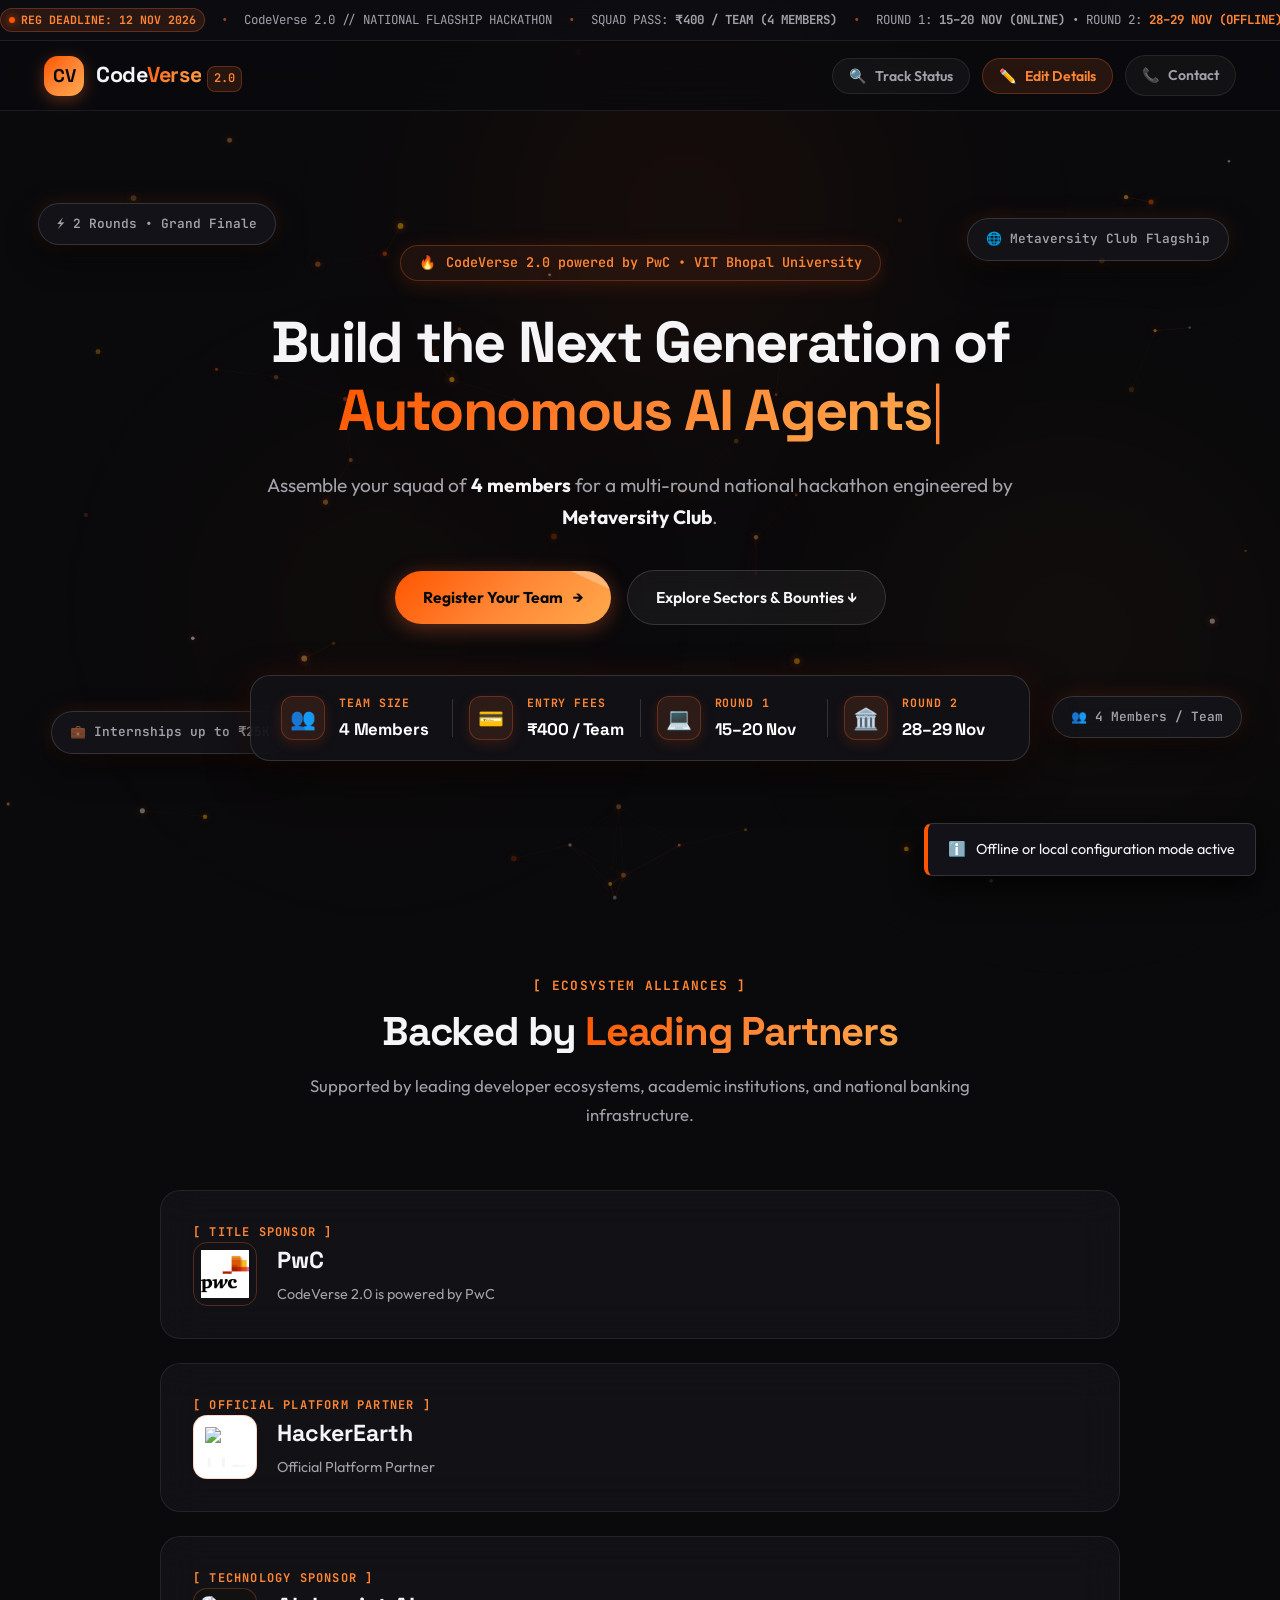
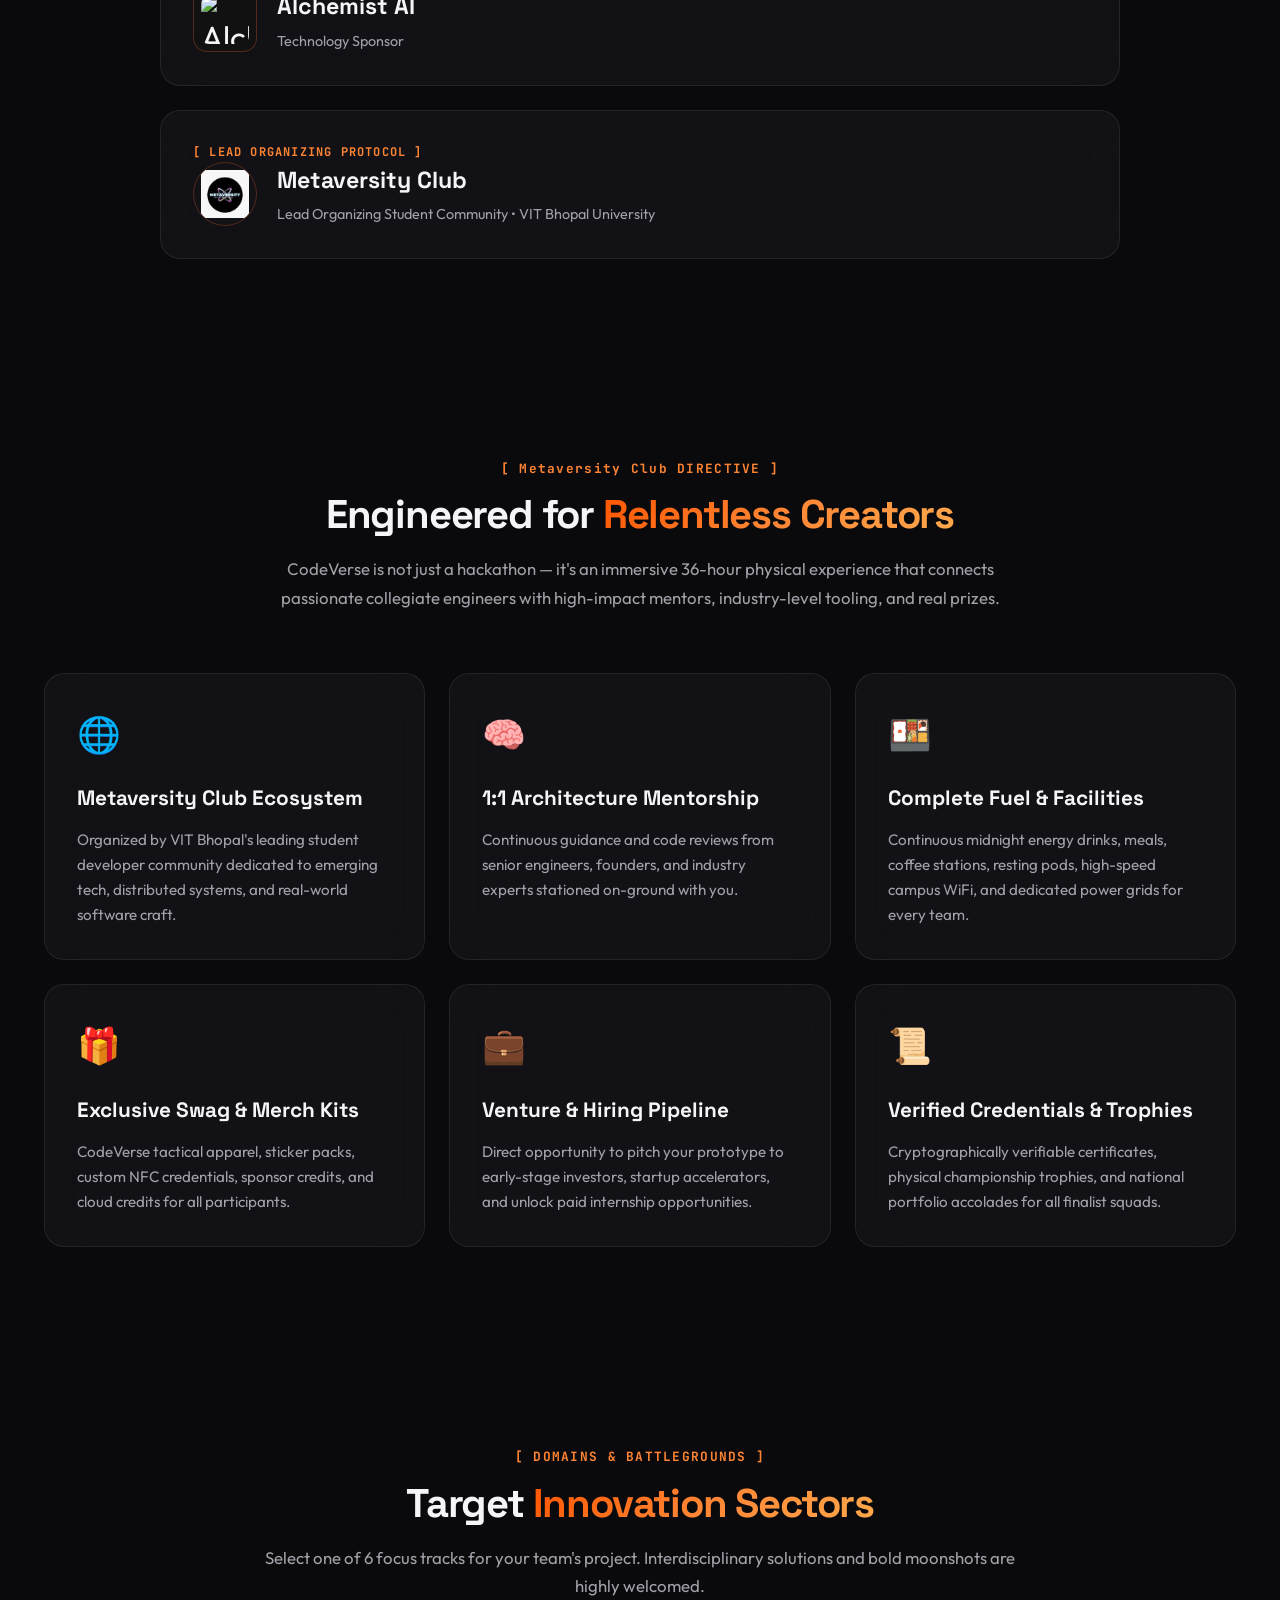
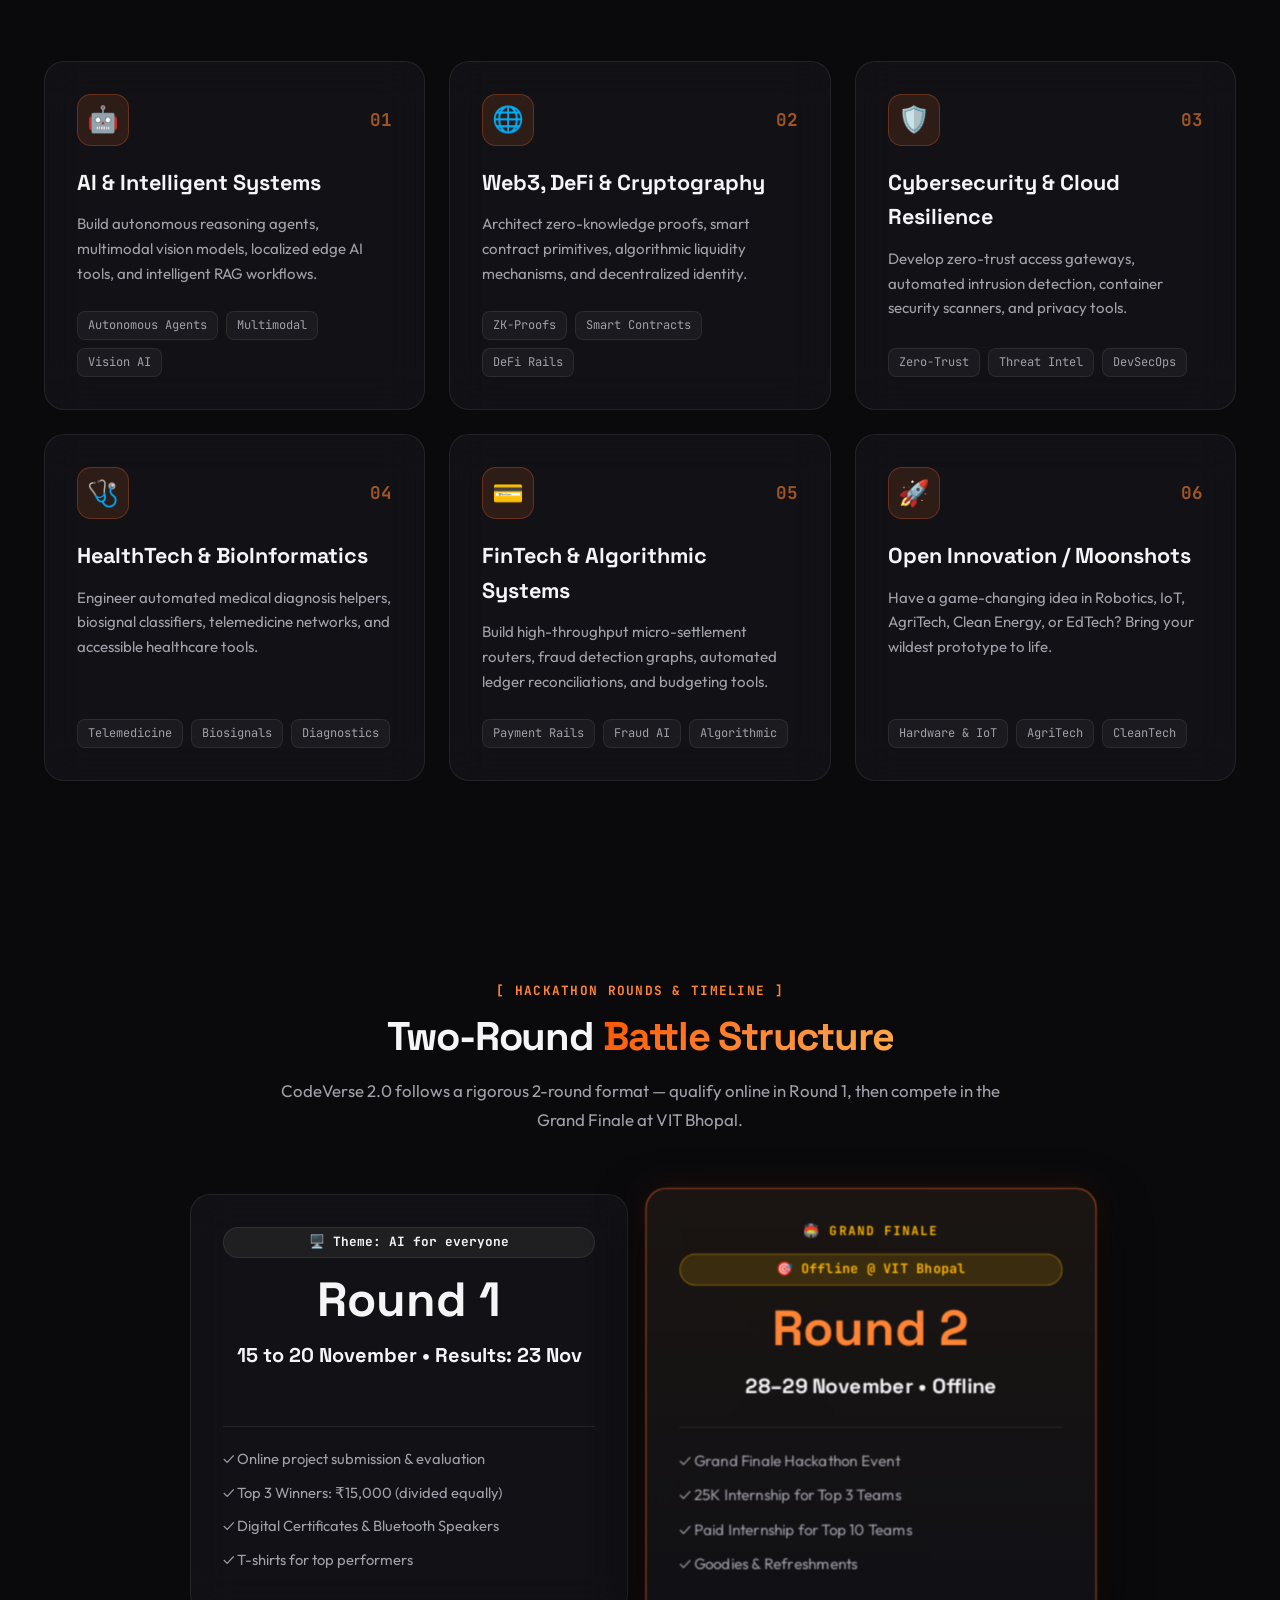
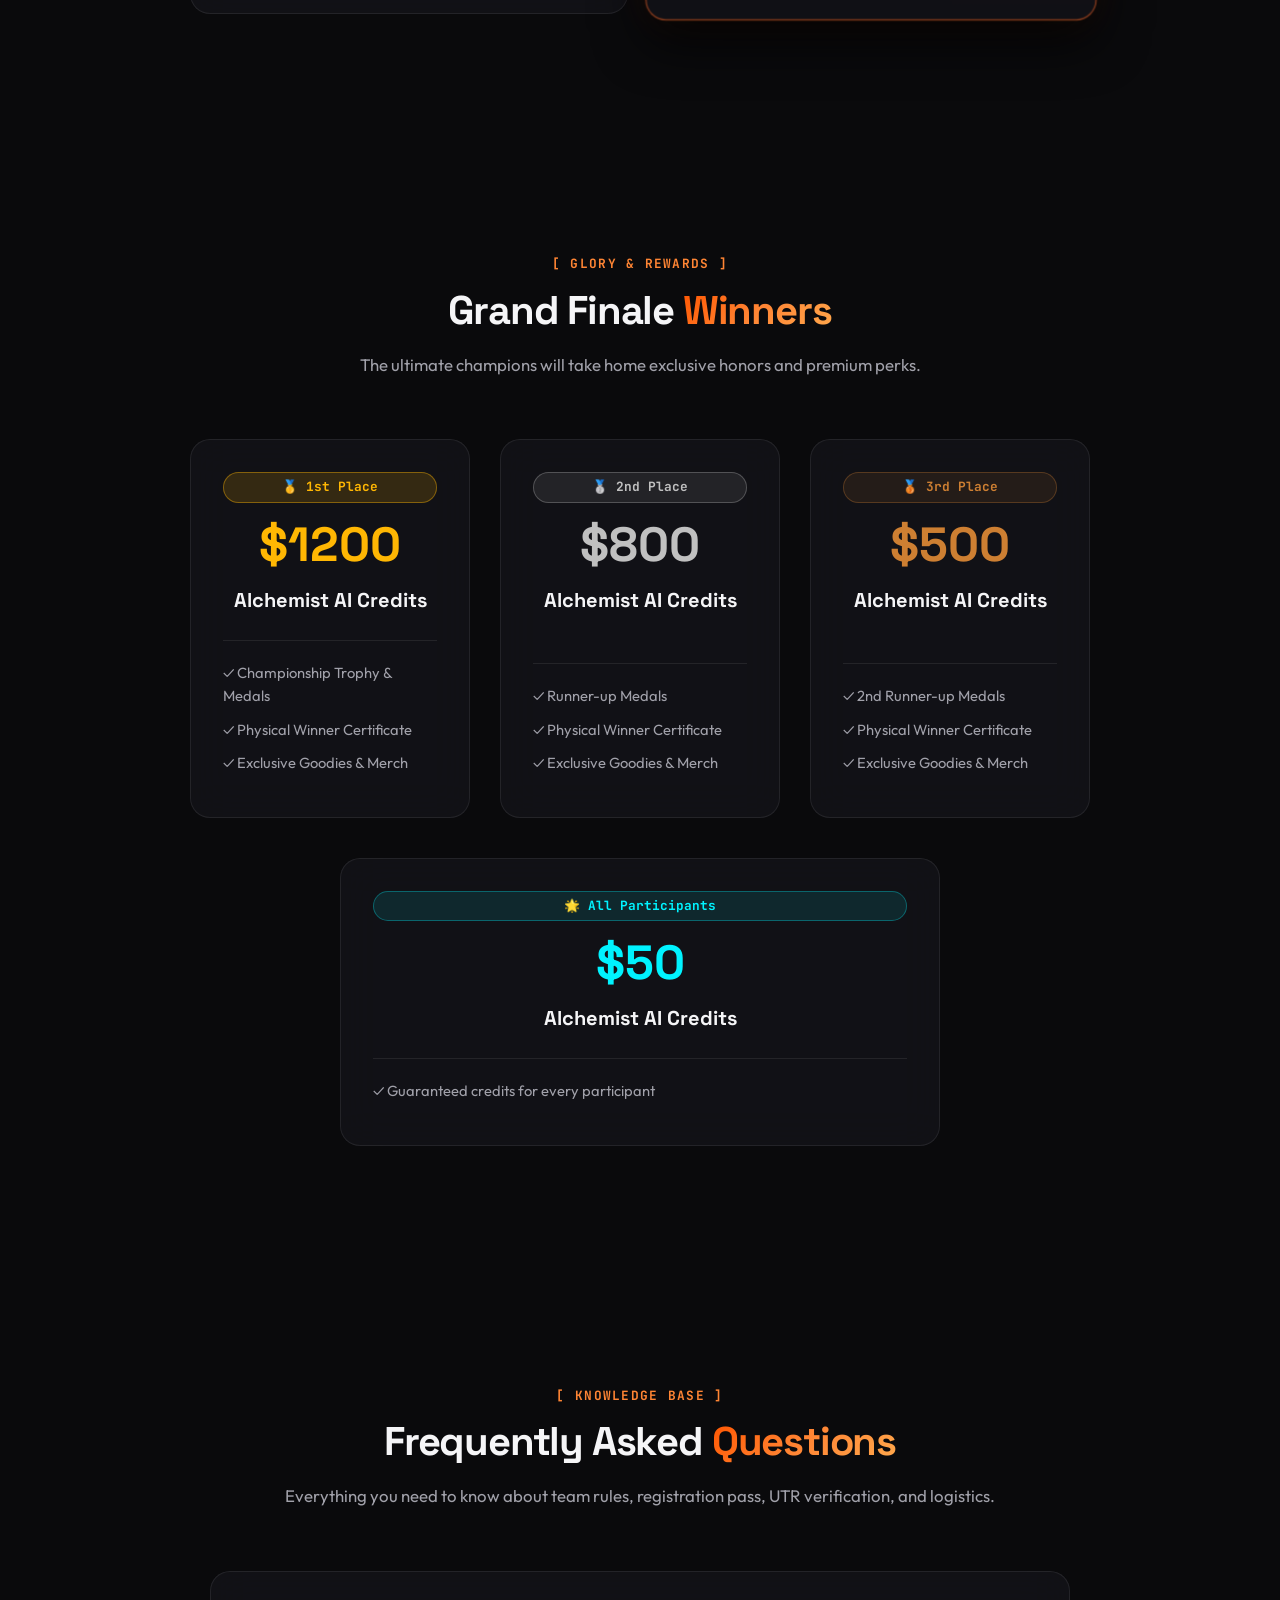
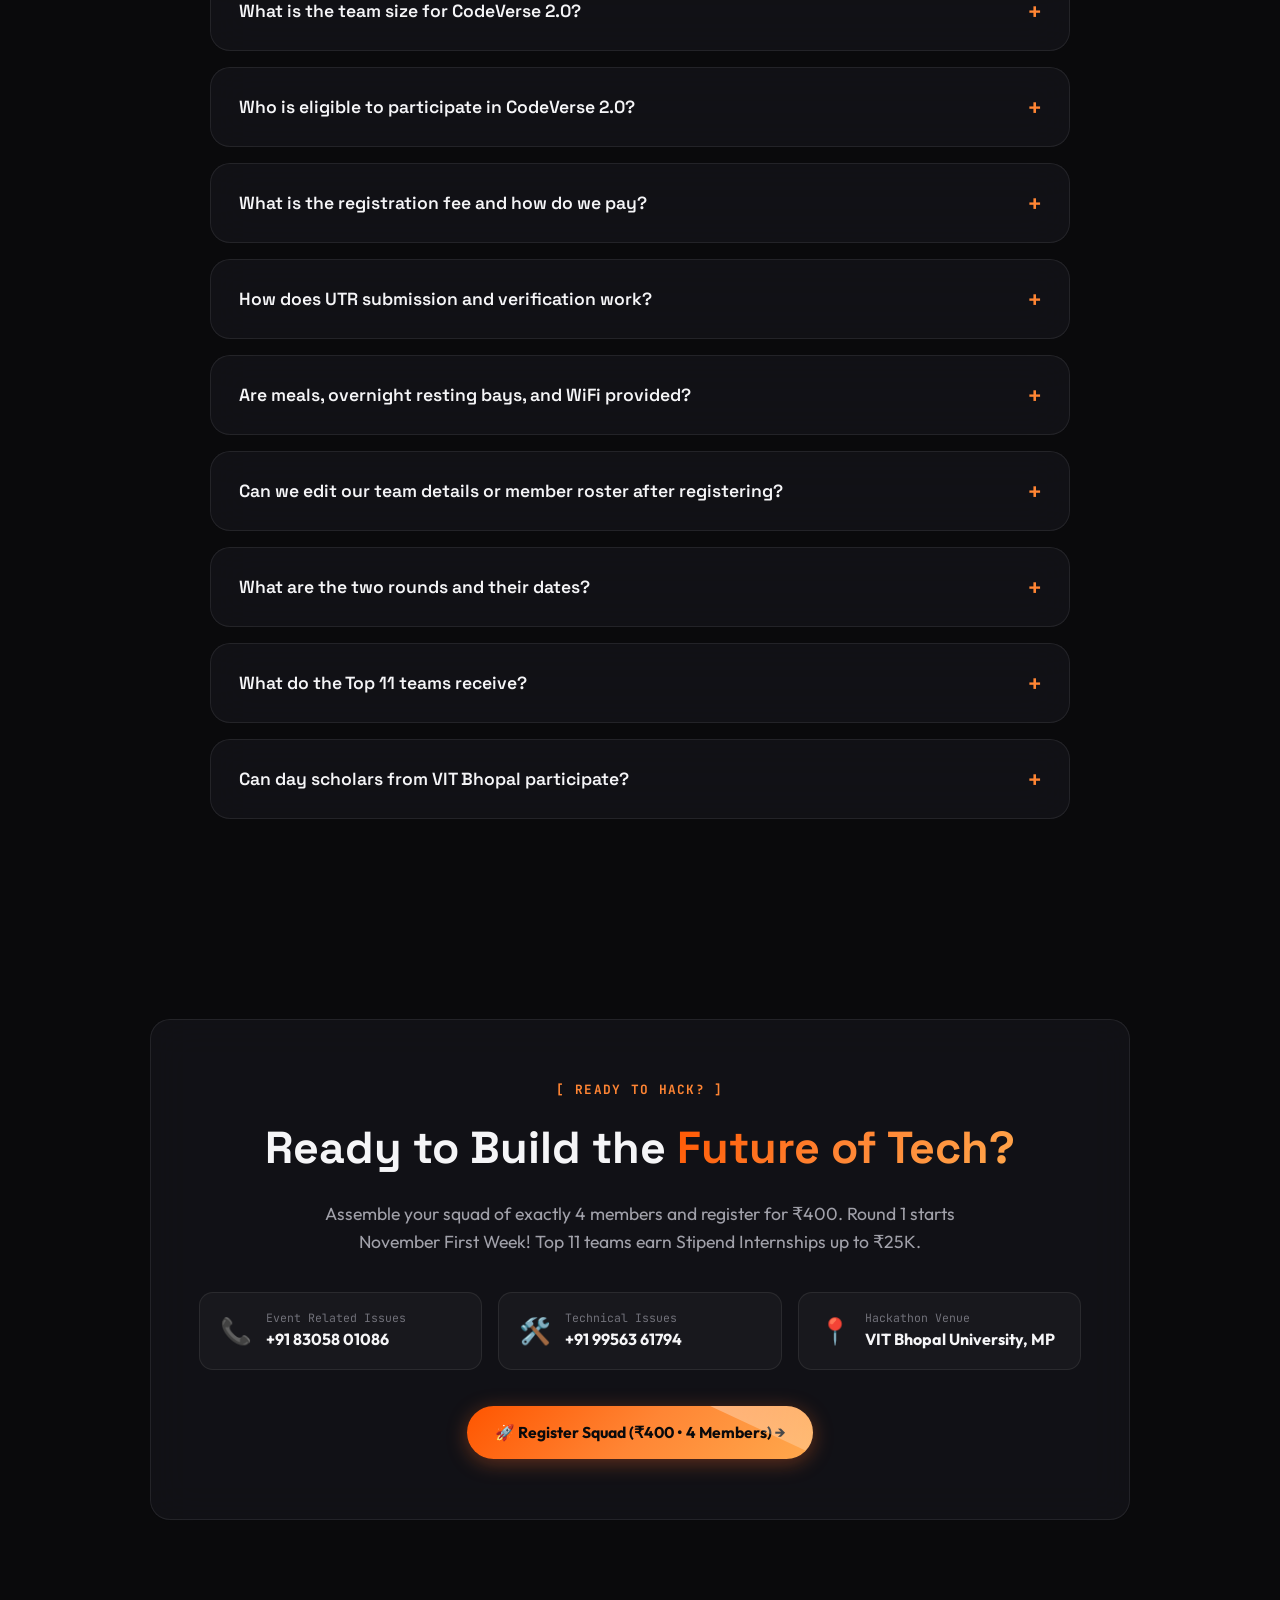
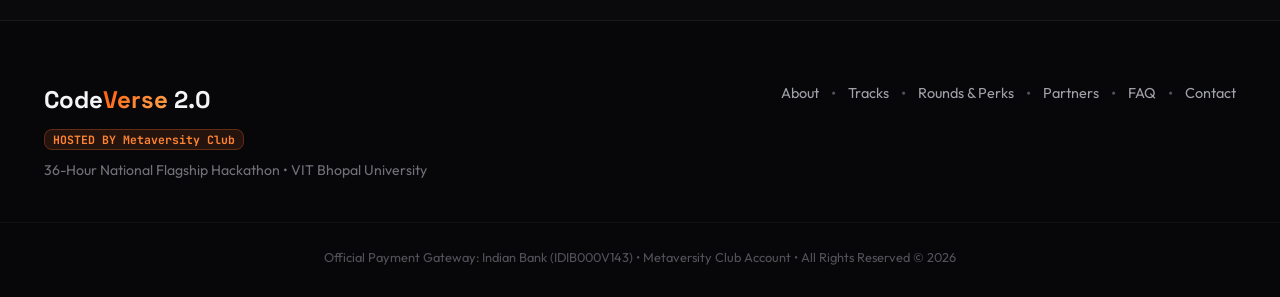
==== public/index.html @ 1b4731c9 "Remove Admin Portal links from footers and nav" ====
<!DOCTYPE html>
<html lang="en">

<head>
  <meta charset="UTF-8">
  <meta name="viewport" content="width=device-width, initial-scale=1.0">
  <title>CodeVerse 2.0 powered by PwC — 36-Hour National Flagship Hackathon | Metaversity Club</title>
  <meta name="description"
    content="CodeVerse 2.0 — National Flagship Hackathon organized by Metaversity Club, VIT Bhopal University. Squad of 4 members, ₹400/team. Round 1 (Nov 1st Week) Online + Round 2 (28-29 Nov) Grand Finale at Audi 1 & 2. Top 11 teams get Stipend Internships up to ₹25,000.">
  <link rel="preconnect" href="https://fonts.googleapis.com">
  <link rel="preconnect" href="https://fonts.gstatic.com" crossorigin>
  <link
    href="https://fonts.googleapis.com/css2?family=Space+Grotesk:wght@400;500;600;700;800&family=Outfit:wght@300;400;500;600;700;800&family=JetBrains+Mono:wght@400;500;600;700&display=swap"
    rel="stylesheet">
  <link rel="stylesheet" href="styles.css">
</head>

<body>
  <!-- Interactive Particle Background Canvas -->
  <canvas id="particle-canvas" class="particle-canvas" aria-hidden="true"></canvas>

  <!-- Ambient Light Mesh Orbs -->
  <div class="ambient-glow glow-1" aria-hidden="true"></div>
  <div class="ambient-glow glow-2" aria-hidden="true"></div>
  <div class="ambient-glow glow-3" aria-hidden="true"></div>

  <!-- Live Marquee Ticker -->
  <div class="live-ticker-banner" aria-label="Hackathon Updates Ticker">
    <div class="ticker-scroll">
      <div class="ticker-content">
        <span class="ticker-badge"><span class="pulse-dot"></span> REG DEADLINE: 12 NOV 2026</span>
        <span class="ticker-sep">•</span>
        <span class="ticker-text">CodeVerse 2.0 // NATIONAL FLAGSHIP HACKATHON</span>
        <span class="ticker-sep">•</span>
        <span class="ticker-text">SQUAD PASS: <strong>₹400 / TEAM (4 MEMBERS)</strong></span>
        <span class="ticker-sep">•</span>
        <span class="ticker-text">ROUND 1: <strong>15–20 NOV (ONLINE)</strong> • ROUND 2: <strong
            class="text-copper">28–29 NOV (OFFLINE)</strong></span>
        <span class="ticker-sep">•</span>
        <span class="ticker-text">TOP 3 TEAMS → <strong class="text-copper">25K INTERNSHIP</strong> • TOP 10 TEAMS → <strong class="text-copper">PAID INTERNSHIPS</strong></span>
        <span class="ticker-sep">•</span>
        <span class="ticker-text">HOST: <strong>Metaversity Club, VIT BHOPAL</strong></span>
        <span class="ticker-sep">•</span>
      </div>
      <!-- Repeat for infinite loop -->
      <div class="ticker-content" aria-hidden="true">
        <span class="ticker-badge"><span class="pulse-dot"></span> REG DEADLINE: 12 NOV 2026</span>
        <span class="ticker-sep">•</span>
        <span class="ticker-text">CodeVerse 2.0 // NATIONAL FLAGSHIP HACKATHON</span>
        <span class="ticker-sep">•</span>
        <span class="ticker-text">SQUAD PASS: <strong>₹400 / TEAM (4 MEMBERS)</strong></span>
        <span class="ticker-sep">•</span>
        <span class="ticker-text">ROUND 1: <strong>15–20 NOV (ONLINE)</strong> • ROUND 2: <strong
            class="text-copper">28–29 NOV (OFFLINE)</strong></span>
        <span class="ticker-sep">•</span>
        <span class="ticker-text">TOP 3 TEAMS → <strong class="text-copper">25K INTERNSHIP</strong> • TOP 10 TEAMS → <strong class="text-copper">PAID INTERNSHIPS</strong></span>
        <span class="ticker-sep">•</span>
        <span class="ticker-text">HOST: <strong>Metaversity Club, VIT BHOPAL</strong></span>
        <span class="ticker-sep">•</span>
      </div>
    </div>
  </div>

  <!-- Top Glassmorphism Navigation Bar -->
  <header class="navbar" id="main-nav">
    <div class="nav-container">
      <!-- Left: Logo & Website Name -->
      <a href="index.html" class="nav-brand">
        <div class="brand-logo-badge">
          <span class="brand-glyph">CV</span>
        </div>
        <div class="brand-text-block">
          <span class="brand-title">Code<span class="gradient-text">Verse</span></span>
          <span class="brand-sub">2.0</span>
        </div>
      </a>

      <!-- Right: Track Status, Edit Details, Admin, Contact -->
      <div class="nav-actions-right">
        <button type="button" class="nav-btn nav-btn-track" id="nav-track-btn"
          title="Track Squad Verification & Payment Status">
          <span class="nav-btn-icon">🔍</span>
          <span class="nav-btn-label">Track Status</span>
        </button>

        <button type="button" class="nav-btn nav-btn-edit" id="nav-edit-team-btn"
          title="Edit your squad details & roster">
          <span class="nav-btn-icon">✏️</span>
          <span class="nav-btn-label">Edit Details</span>
        </button>

        <a href="#contact-section"
          class="nav-btn nav-btn-contact" title="Direct WhatsApp Support">
          <span class="nav-btn-icon">📞</span>
          <span class="nav-btn-label">Contact</span>
        </a>
      </div>
    </div>
  </header>

  <!-- ================= HERO SECTION WITH 3D FLOATING ELEMENTS & TYPEWRITER ================= -->
  <section class="hero-section" id="hero">
    <!-- Floating 3D Background Elements -->
    <div class="floating-badge badge-top-left parallax-layer" data-depth="0.08">
      <span class="floating-icon">⚡</span> 2 Rounds • Grand Finale
    </div>
    <div class="floating-badge badge-top-right parallax-layer" data-depth="0.12">
      <span class="floating-icon">🌐</span> Metaversity Club Flagship
    </div>
    <div class="floating-badge badge-bottom-left parallax-layer" data-depth="0.15">
      <span class="floating-icon">💼</span> Internships up to ₹25K
    </div>
    <div class="floating-badge badge-bottom-right parallax-layer" data-depth="0.10">
      <span class="floating-icon">👥</span> 4 Members / Team
    </div>

    <div class="container hero-content">
      <!-- Announcement Pill -->
      <div class="hero-pill-announcement" data-reveal>
        <span class="pill-spark">🔥</span>
        <span class="pill-text">CodeVerse 2.0 powered by PwC • VIT Bhopal University</span>
      </div>

      <!-- Main Heading with Typewriter -->
      <h1 class="hero-title" data-reveal>
        Build the Next Generation of <br>
        <span class="gradient-text typewriter-target" id="typewriter-text">Autonomous AI Agents</span><span
          class="typewriter-cursor">|</span>
      </h1>

      <!-- Subtitle -->
      <p class="hero-subtitle" data-reveal>
        Assemble your squad of <strong>4 members</strong> for a multi-round national hackathon engineered by
        <strong>Metaversity Club</strong>.
      </p>

      <!-- CTA Action Buttons -->
      <div class="hero-cta-group" data-reveal>
        <a href="register.html" class="btn btn-primary btn-glow" id="hero-register-btn">
          <span class="btn-text">Register Your Team</span>
          <span class="btn-arrow">→</span>
        </a>
        <a href="#sectors" class="btn btn-glass">
          <span>Explore Sectors & Bounties ↓</span>
        </a>
      </div>

      <!-- 3D Glassmorphic Key Metrics Strip -->
      <div class="metrics-glass-strip" data-reveal>
        <div class="metric-block">
          <div class="metric-icon-wrap">👥</div>
          <div class="metric-details">
            <span class="metric-caption">TEAM SIZE</span>
            <strong class="metric-num">4 Members</strong>
          </div>
        </div>

        <div class="metric-divider"></div>

        <div class="metric-block">
          <div class="metric-icon-wrap">💳</div>
          <div class="metric-details">
            <span class="metric-caption">ENTRY FEES</span>
            <strong class="metric-num">₹400 / Team</strong>
          </div>
        </div>

        <div class="metric-divider"></div>

        <div class="metric-block">
          <div class="metric-icon-wrap">💻</div>
          <div class="metric-details">
            <span class="metric-caption">ROUND 1</span>
            <strong class="metric-num">15–20 Nov</strong>
          </div>
        </div>

        <div class="metric-divider"></div>

        <div class="metric-block">
          <div class="metric-icon-wrap">🏛️</div>
          <div class="metric-details">
            <span class="metric-caption">ROUND 2</span>
            <strong class="metric-num text-copper">28–29 Nov</strong>
          </div>
        </div>
      </div>
    </div>
  </section>

  <!-- ================= PARTNERS & SPONSORS ================= -->
  <section class="section" id="sponsors">
    <div class="container">
      <div class="section-head text-center" data-reveal>
        <div class="section-tag">[ ECOSYSTEM ALLIANCES ]</div>
        <h2 class="section-title">Backed by <span class="gradient-text">Leading Partners</span></h2>
        <p class="section-sub">
          Supported by leading developer ecosystems, academic institutions, and national banking infrastructure.
        </p>
      </div>

      <div class="sponsors-wrapper">
        <!-- Title Sponsor -->
        <a href="https://www.pwc.in/" target="_blank" rel="noopener" class="glass-card sponsor-spotlight" style="text-decoration: none; color: inherit; display: block;" data-reveal>
          <div class="sponsor-category">[ TITLE SPONSOR ]</div>
          <div class="sponsor-main-row">
            <div class="sponsor-logo-icon" style="background: transparent;"><img src="pwc_logo.png" alt="PwC" style="width: 48px; height: 48px; object-fit: contain;"></div>
            <div>
              <h3 class="sponsor-heading">PwC</h3>
              <p class="sponsor-caption">CodeVerse 2.0 is powered by PwC</p>
            </div>
          </div>
        </a>

        <!-- Platform Partner -->
        <a href="https://www.hackerearth.com/" target="_blank" rel="noopener" class="glass-card sponsor-spotlight" style="text-decoration: none; color: inherit; display: block;" data-reveal>
          <div class="sponsor-category">[ OFFICIAL PLATFORM PARTNER ]</div>
          <div class="sponsor-main-row">
            <div class="sponsor-logo-icon" style="background: #fff;"><img src="https://upload.wikimedia.org/wikipedia/commons/e/e8/HackerEarth_logo.png" alt="HackerEarth" style="width: 48px; height: 48px; object-fit: contain; padding: 4px;"></div>
            <div>
              <h3 class="sponsor-heading">HackerEarth</h3>
              <p class="sponsor-caption">Official Platform Partner</p>
            </div>
          </div>
        </a>

        <!-- Technology Sponsor -->
        <a href="https://www.alchemist.ai/" target="_blank" rel="noopener" class="glass-card sponsor-spotlight" style="text-decoration: none; color: inherit; display: block;" data-reveal>
          <div class="sponsor-category">[ TECHNOLOGY SPONSOR ]</div>
          <div class="sponsor-main-row">
            <div class="sponsor-logo-icon" style="background: #111;"><img src="https://ui-avatars.com/api/?name=Alchemist+AI&background=0D8ABC&color=fff&size=128" alt="Alchemist AI" style="width: 48px; height: 48px; object-fit: contain; border-radius: 8px;"></div>
            <div>
              <h3 class="sponsor-heading">Alchemist AI</h3>
              <p class="sponsor-caption">Technology Sponsor</p>
            </div>
          </div>
        </a>

        <!-- Lead Host -->
        <a href="https://metaversity-club-vitb.vercel.app/" target="_blank" rel="noopener" class="glass-card sponsor-spotlight" style="text-decoration: none; color: inherit; display: block;" data-reveal>
          <div class="sponsor-category">[ LEAD ORGANIZING PROTOCOL ]</div>
          <div class="sponsor-main-row">
            <div class="sponsor-logo-icon" style="background: transparent; border-radius: 50%; overflow: hidden;"><img src="metaverse_logo.jpg" alt="Metaversity Club" style="width: 48px; height: 48px; object-fit: cover;"></div>
            <div>
              <h3 class="sponsor-heading">Metaversity Club</h3>
              <p class="sponsor-caption">Lead Organizing Student Community • VIT Bhopal University</p>
            </div>
          </div>
        </a>


      </div>
    </div>
  </section>

  <!-- ================= ABOUT & ECOSYSTEM SECTION ================= -->
  <section class="section" id="about">
    <div class="container">
      <div class="section-head text-center" data-reveal>
        <div class="section-tag">[ Metaversity Club DIRECTIVE ]</div>
        <h2 class="section-title">Engineered for <span class="gradient-text">Relentless Creators</span></h2>
        <p class="section-sub">
          CodeVerse is not just a hackathon — it's an immersive 36-hour physical experience that connects passionate
          collegiate engineers with high-impact mentors, industry-level tooling, and real prizes.
        </p>
      </div>

      <div class="features-grid">
        <div class="glass-card tilt-card" data-reveal>
          <div class="card-glow"></div>
          <div class="feature-icon">🌐</div>
          <h3 class="feature-title">Metaversity Club Ecosystem</h3>
          <p class="feature-desc">
            Organized by VIT Bhopal's leading student developer community dedicated to emerging tech, distributed
            systems, and real-world software craft.
          </p>
        </div>

        <div class="glass-card tilt-card" data-reveal>
          <div class="card-glow"></div>
          <div class="feature-icon">🧠</div>
          <h3 class="feature-title">1:1 Architecture Mentorship</h3>
          <p class="feature-desc">
            Continuous guidance and code reviews from senior engineers, founders, and industry experts stationed
            on-ground with you.
          </p>
        </div>

        <div class="glass-card tilt-card" data-reveal>
          <div class="card-glow"></div>
          <div class="feature-icon">🍱</div>
          <h3 class="feature-title">Complete Fuel & Facilities</h3>
          <p class="feature-desc">
            Continuous midnight energy drinks, meals, coffee stations, resting pods, high-speed campus WiFi, and
            dedicated power grids for every team.
          </p>
        </div>

        <div class="glass-card tilt-card" data-reveal>
          <div class="card-glow"></div>
          <div class="feature-icon">🎁</div>
          <h3 class="feature-title">Exclusive Swag & Merch Kits</h3>
          <p class="feature-desc">
            CodeVerse tactical apparel, sticker packs, custom NFC credentials, sponsor credits, and cloud credits for
            all participants.
          </p>
        </div>

        <div class="glass-card tilt-card" data-reveal>
          <div class="card-glow"></div>
          <div class="feature-icon">💼</div>
          <h3 class="feature-title">Venture & Hiring Pipeline</h3>
          <p class="feature-desc">
            Direct opportunity to pitch your prototype to early-stage investors, startup accelerators, and unlock paid
            internship opportunities.
          </p>
        </div>

        <div class="glass-card tilt-card" data-reveal>
          <div class="card-glow"></div>
          <div class="feature-icon">📜</div>
          <h3 class="feature-title">Verified Credentials & Trophies</h3>
          <p class="feature-desc">
            Cryptographically verifiable certificates, physical championship trophies, and national portfolio accolades
            for all finalist squads.
          </p>
        </div>
      </div>
    </div>
  </section>

  <!-- ================= INNOVATION SECTORS / TRACKS ================= -->
  <section class="section" id="sectors">
    <div class="container">
      <div class="section-head text-center" data-reveal>
        <div class="section-tag">[ DOMAINS & BATTLEGROUNDS ]</div>
        <h2 class="section-title">Target <span class="gradient-text">Innovation Sectors</span></h2>
        <p class="section-sub">
          Select one of 6 focus tracks for your team's project. Interdisciplinary solutions and bold moonshots are
          highly welcomed.
        </p>
      </div>

      <div class="sectors-grid">
        <!-- Sector 1 -->
        <div class="glass-card sector-card tilt-card" data-reveal>
          <div class="card-glow"></div>
          <div class="sector-head">
            <div class="sector-icon-box">🤖</div>
            <span class="sector-num">01</span>
          </div>
          <h3 class="sector-name">AI & Intelligent Systems</h3>
          <p class="sector-desc">
            Build autonomous reasoning agents, multimodal vision models, localized edge AI tools, and intelligent RAG
            workflows.
          </p>
          <div class="sector-tags">
            <span class="tag">Autonomous Agents</span>
            <span class="tag">Multimodal</span>
            <span class="tag">Vision AI</span>
          </div>
        </div>

        <!-- Sector 2 -->
        <div class="glass-card sector-card tilt-card" data-reveal>
          <div class="card-glow"></div>
          <div class="sector-head">
            <div class="sector-icon-box">🌐</div>
            <span class="sector-num">02</span>
          </div>
          <h3 class="sector-name">Web3, DeFi & Cryptography</h3>
          <p class="sector-desc">
            Architect zero-knowledge proofs, smart contract primitives, algorithmic liquidity mechanisms, and
            decentralized identity.
          </p>
          <div class="sector-tags">
            <span class="tag">ZK-Proofs</span>
            <span class="tag">Smart Contracts</span>
            <span class="tag">DeFi Rails</span>
          </div>
        </div>

        <!-- Sector 3 -->
        <div class="glass-card sector-card tilt-card" data-reveal>
          <div class="card-glow"></div>
          <div class="sector-head">
            <div class="sector-icon-box">🛡️</div>
            <span class="sector-num">03</span>
          </div>
          <h3 class="sector-name">Cybersecurity & Cloud Resilience</h3>
          <p class="sector-desc">
            Develop zero-trust access gateways, automated intrusion detection, container security scanners, and privacy
            tools.
          </p>
          <div class="sector-tags">
            <span class="tag">Zero-Trust</span>
            <span class="tag">Threat Intel</span>
            <span class="tag">DevSecOps</span>
          </div>
        </div>

        <!-- Sector 4 -->
        <div class="glass-card sector-card tilt-card" data-reveal>
          <div class="card-glow"></div>
          <div class="sector-head">
            <div class="sector-icon-box">🩺</div>
            <span class="sector-num">04</span>
          </div>
          <h3 class="sector-name">HealthTech & BioInformatics</h3>
          <p class="sector-desc">
            Engineer automated medical diagnosis helpers, biosignal classifiers, telemedicine networks, and accessible
            healthcare tools.
          </p>
          <div class="sector-tags">
            <span class="tag">Telemedicine</span>
            <span class="tag">Biosignals</span>
            <span class="tag">Diagnostics</span>
          </div>
        </div>

        <!-- Sector 5 -->
        <div class="glass-card sector-card tilt-card" data-reveal>
          <div class="card-glow"></div>
          <div class="sector-head">
            <div class="sector-icon-box">💳</div>
            <span class="sector-num">05</span>
          </div>
          <h3 class="sector-name">FinTech & Algorithmic Systems</h3>
          <p class="sector-desc">
            Build high-throughput micro-settlement routers, fraud detection graphs, automated ledger reconciliations,
            and budgeting tools.
          </p>
          <div class="sector-tags">
            <span class="tag">Payment Rails</span>
            <span class="tag">Fraud AI</span>
            <span class="tag">Algorithmic</span>
          </div>
        </div>

        <!-- Sector 6 -->
        <div class="glass-card sector-card tilt-card" data-reveal>
          <div class="card-glow"></div>
          <div class="sector-head">
            <div class="sector-icon-box">🚀</div>
            <span class="sector-num">06</span>
          </div>
          <h3 class="sector-name">Open Innovation / Moonshots</h3>
          <p class="sector-desc">
            Have a game-changing idea in Robotics, IoT, AgriTech, Clean Energy, or EdTech? Bring your wildest prototype
            to life.
          </p>
          <div class="sector-tags">
            <span class="tag">Hardware & IoT</span>
            <span class="tag">AgriTech</span>
            <span class="tag">CleanTech</span>
          </div>
        </div>
      </div>
    </div>
  </section>

  <!-- ================= ROUNDS & TIMELINE ================= -->
  <section class="section" id="rounds">
    <div class="container">
      <div class="section-head text-center" data-reveal>
        <div class="section-tag">[ HACKATHON ROUNDS & TIMELINE ]</div>
        <h2 class="section-title">Two-Round <span class="gradient-text">Battle Structure</span></h2>
        <p class="section-sub">
          CodeVerse 2.0 follows a rigorous 2-round format — qualify online in Round 1, then compete in the Grand Finale
          at VIT Bhopal.
        </p>
      </div>

      <div class="prizes-grid">
        <!-- Round 1 -->
        <div class="glass-card prize-card rank-silver" data-reveal>
          <div class="card-glow"></div>
          <div class="prize-rank-pill">🖥️ Theme: AI for everyone</div>
          <div class="prize-val">Round 1</div>
          <h3 class="prize-title">15 to 20 November • Results: 23 Nov</h3>
          <ul class="prize-list">
            <li>✓ Online project submission & evaluation</li>
            <li>✓ Top 3 Winners: ₹15,000 (divided equally)</li>
            <li>✓ Digital Certificates & Bluetooth Speakers</li>
            <li>✓ T-shirts for top performers</li>
          </ul>
        </div>

        <!-- Round 2 (Grand Finale) -->
        <div class="glass-card prize-card rank-gold featured-prize tilt-card" data-reveal>
          <div class="card-glow"></div>
          <div class="grand-champion-banner">🏟️ GRAND FINALE</div>
          <div class="prize-rank-pill gold-pill">🎯 Offline @ VIT Bhopal</div>
          <div class="prize-val text-copper">Round 2</div>
          <h3 class="prize-title">28–29 November • Offline</h3>
          <ul class="prize-list">
            <li>✓ Grand Finale Hackathon Event</li>
            <li>✓ 25K Internship for Top 3 Teams</li>
            <li>✓ Paid Internship for Top 10 Teams</li>
            <li>✓ Goodies & Refreshments</li>
          </ul>
        </div>
      </div>
    </div>
  </section>

  <!-- ================= WINNERS SECTION ================= -->
  <section class="section" id="winners">
    <div class="container">
      <div class="section-head text-center" data-reveal>
        <div class="section-tag">[ GLORY & REWARDS ]</div>
        <h2 class="section-title">Grand Finale <span class="gradient-text">Winners</span></h2>
        <p class="section-sub">
          The ultimate champions will take home exclusive honors and premium perks.
        </p>
      </div>

      <div class="prizes-grid" style="grid-template-columns: repeat(auto-fit, minmax(250px, 1fr)); margin-bottom: 40px; gap: 30px;">
        <!-- 1st Place -->
        <div class="glass-card prize-card" data-reveal>
          <div class="card-glow"></div>
          <div class="prize-rank-pill gold-pill">🥇 1st Place</div>
          <div class="prize-val" style="color: #ffb703;">$1200</div>
          <h3 class="prize-title">Alchemist AI Credits</h3>
          <ul class="prize-list">
            <li>✓ Championship Trophy & Medals</li>
            <li>✓ Physical Winner Certificate</li>
            <li>✓ Exclusive Goodies & Merch</li>
          </ul>
        </div>
        
        <!-- 2nd Place -->
        <div class="glass-card prize-card" data-reveal>
          <div class="card-glow"></div>
          <div class="prize-rank-pill" style="background: rgba(192, 192, 192, 0.1); color: #c0c0c0; border-color: rgba(192, 192, 192, 0.3);">🥈 2nd Place</div>
          <div class="prize-val" style="color: #c0c0c0;">$800</div>
          <h3 class="prize-title">Alchemist AI Credits</h3>
          <ul class="prize-list">
            <li>✓ Runner-up Medals</li>
            <li>✓ Physical Winner Certificate</li>
            <li>✓ Exclusive Goodies & Merch</li>
          </ul>
        </div>

        <!-- 3rd Place -->
        <div class="glass-card prize-card" data-reveal>
          <div class="card-glow"></div>
          <div class="prize-rank-pill" style="background: rgba(205, 127, 50, 0.1); color: #cd7f32; border-color: rgba(205, 127, 50, 0.3);">🥉 3rd Place</div>
          <div class="prize-val" style="color: #cd7f32;">$500</div>
          <h3 class="prize-title">Alchemist AI Credits</h3>
          <ul class="prize-list">
            <li>✓ 2nd Runner-up Medals</li>
            <li>✓ Physical Winner Certificate</li>
            <li>✓ Exclusive Goodies & Merch</li>
          </ul>
        </div>
      </div>

      <!-- Participation Perks -->
      <div style="max-width: 600px; margin: 0 auto; margin-bottom: 40px;">
        <div class="glass-card prize-card" data-reveal>
          <div class="card-glow"></div>
          <div class="prize-rank-pill" style="background: rgba(0, 243, 255, 0.1); color: #00f3ff; border-color: rgba(0, 243, 255, 0.3);">🌟 All Participants</div>
          <div class="prize-val" style="color: #00f3ff;">$50</div>
          <h3 class="prize-title">Alchemist AI Credits</h3>
          <ul class="prize-list">
            <li>✓ Guaranteed credits for every participant</li>
          </ul>
        </div>
      </div>
    </div>
  </section>

  <!-- ================= FAQ ACCORDION ================= -->
  <section class="section" id="faq">
    <div class="container">
      <div class="section-head text-center" data-reveal>
        <div class="section-tag">[ KNOWLEDGE BASE ]</div>
        <h2 class="section-title">Frequently Asked <span class="gradient-text">Questions</span></h2>
        <p class="section-sub">
          Everything you need to know about team rules, registration pass, UTR verification, and logistics.
        </p>
      </div>

      <div class="faq-container">
        <div class="faq-item glass-card" data-reveal>
          <button type="button" class="faq-btn">
            <span class="faq-q-text">What is the team size for CodeVerse 2.0?</span>
            <span class="faq-icon">+</span>
          </button>
          <div class="faq-panel">
            <p>
              Each team must have <strong>4 members</strong> (1 Team Leader + 3 Members). No more, no fewer. Individual
              registrations or teams with a different count will not be accepted.
            </p>
          </div>
        </div>

        <div class="faq-item glass-card" data-reveal>
          <button type="button" class="faq-btn">
            <span class="faq-q-text">Who is eligible to participate in CodeVerse 2.0?</span>
            <span class="faq-icon">+</span>
          </button>
          <div class="faq-panel">
            <p>
              <strong>VIT Bhopal students:</strong> Only <strong>hostellers</strong> are allowed to participate. Day
              scholars of VIT Bhopal are <strong>not eligible</strong>.<br>
              <strong>Other colleges:</strong> Students from any recognized university or college across India are fully
              welcome. Cross-departmental and inter-college squads are permitted.
            </p>
          </div>
        </div>

        <div class="faq-item glass-card" data-reveal>
          <button type="button" class="faq-btn">
            <span class="faq-q-text">What is the registration fee and how do we pay?</span>
            <span class="faq-icon">+</span>
          </button>
          <div class="faq-panel">
            <p>
              The registration fee is a flat <strong>₹400 per team</strong> (covering all 4 members). Payment can be
              executed via <strong>UPI</strong> (scanning our verified QR code) or via direct <strong>Indian Bank
                transfer</strong> (NEFT/IMPS).
            </p>
          </div>
        </div>

        <div class="faq-item glass-card" data-reveal>
          <button type="button" class="faq-btn">
            <span class="faq-q-text">How does UTR submission and verification work?</span>
            <span class="faq-icon">+</span>
          </button>
          <div class="faq-panel">
            <p>
              After completing the transfer in your UPI or banking app, copy your 12-digit UTR / Transaction reference
              number and take a screenshot. Submit these on Step 4 of the registration wizard. Organizers verify and
              confirm your status within 2–4 hours.
            </p>
          </div>
        </div>

        <div class="faq-item glass-card" data-reveal>
          <button type="button" class="faq-btn">
            <span class="faq-q-text">Are meals, overnight resting bays, and WiFi provided?</span>
            <span class="faq-icon">+</span>
          </button>
          <div class="faq-panel">
            <p>
              Yes! All confirmed offline participants receive continuous high-speed campus WiFi, midnight energy drinks,
              resting zones, and dedicated power sockets throughout the 36-hour
              sprint.
            </p>
          </div>
        </div>

        <div class="faq-item glass-card" data-reveal>
          <button type="button" class="faq-btn">
            <span class="faq-q-text">Can we edit our team details or member roster after registering?</span>
            <span class="faq-icon">+</span>
          </button>
          <div class="faq-panel">
            <p>
              Yes! Students can click the <strong>✏️ Edit Details</strong> option in the top navigation bar, enter their
              unique Registration ID (e.g. <code>CV26-TM-XXXXX</code>), and update their squad name, sector, project
              statement, or member roster until the organizer-defined edit deadline.
            </p>
          </div>
        </div>
        <div class="faq-item glass-card" data-reveal>
          <button type="button" class="faq-btn">
            <span class="faq-q-text">What are the two rounds and their dates?</span>
            <span class="faq-icon">+</span>
          </button>
          <div class="faq-panel">
            <p>
              <strong>Round 1 (November First Week):</strong> Online project submission and evaluation. All teams
              receive goodies, e-certificates, and Alchemyst free credits.<br>
              <strong>Round 2 (28–29 November):</strong> Grand Finale at <strong>Audi 1 & 2, VIT Bhopal</strong>.
              Selected teams compete in a 36-hour offline hackathon with goodies, e-certificates, refreshments/meals,
              and Alchemyst credits.
            </p>
          </div>
        </div>

        <div class="faq-item glass-card" data-reveal>
          <button type="button" class="faq-btn">
            <span class="faq-q-text">What do the Top 11 teams receive?</span>
            <span class="faq-icon">+</span>
          </button>
          <div class="faq-panel">
            <p>
              The <strong>Top 11 teams</strong> get a direct chance for <strong>paid Stipend Internships up to
                ₹25,000</strong> (interview-based selection). Winners additionally receive championship medals, physical
              certificates, exclusive goodies, and trophies.
            </p>
          </div>
        </div>

        <div class="faq-item glass-card" data-reveal>
          <button type="button" class="faq-btn">
            <span class="faq-q-text">Can day scholars from VIT Bhopal participate?</span>
            <span class="faq-icon">+</span>
          </button>
          <div class="faq-panel">
            <p>
              <strong>No.</strong> Only VIT Bhopal <strong>hostellers</strong> are allowed to participate. Day scholars
              of VIT Bhopal are not eligible. However, students from any other college or university across India are
              fully welcome to register.
            </p>
          </div>
        </div>
      </div>
    </div>
  </section>

  <!-- ================= CONTACT & READY TO BUILD BANNER ================= -->
  <section class="section contact-section" id="contact">
    <div class="container">
      <div class="glass-card cta-banner-card tilt-card" data-reveal>
        <div class="card-glow"></div>
        <div class="cta-banner-content" id="contact-section">
          <div class="section-tag">[ READY TO HACK? ]</div>
          <h2 class="cta-heading">Ready to Build the <span class="gradient-text">Future of Tech?</span></h2>
          <p class="cta-sub">
            Assemble your squad of exactly 4 members and register for ₹400. Round 1 starts November First Week! Top 11
            teams earn Stipend Internships up to ₹25K.
          </p>

          <div class="contact-methods-grid">
            <a href="https://wa.me/918305801086" target="_blank" class="contact-chip">
              <span class="chip-icon">📞</span>
              <div class="chip-details">
                <span class="chip-label">Event Related Issues</span>
                <strong>+91 83058 01086</strong>
              </div>
            </a>

            <a href="https://wa.me/919956361794" target="_blank" class="contact-chip">
              <span class="chip-icon">🛠️</span>
              <div class="chip-details">
                <span class="chip-label">Technical Issues</span>
                <strong>+91 99563 61794</strong>
              </div>
            </a>



            <div class="contact-chip">
              <span class="chip-icon">📍</span>
              <div class="chip-details">
                <span class="chip-label">Hackathon Venue</span>
                <strong>VIT Bhopal University, MP</strong>
              </div>
            </div>
          </div>

          <div class="cta-button-row">
            <a href="register.html" class="btn btn-primary btn-glow">
              <span>🚀 Register Squad (₹400 • 4 Members) →</span>
            </a>
          </div>
        </div>
      </div>
    </div>
  </section>

  <!-- ================= TRACK STATUS MODAL ================= -->
  <div class="modal-overlay hidden" id="track-modal" aria-modal="true" role="dialog">
    <div class="modal-card glass-modal">
      <div class="modal-header">
        <h3 class="modal-title">🔍 Track Squad Verification Status</h3>
        <button type="button" class="modal-close-btn" id="modal-track-close" aria-label="Close modal">&times;</button>
      </div>
      <div class="modal-body">
        <p class="modal-desc">
          Enter your unique <strong>Registration ID</strong> (e.g. <code>CV26-TM-48291</code>) to query your live
          submission and payment verification state.
        </p>
        <div class="lookup-input-row">
          <input type="text" id="track-search-input" class="form-input monospace" placeholder="CV26-TM-XXXXX"
            autocomplete="off">
          <button type="button" class="btn btn-primary" id="btn-lookup-status">Query Status</button>
        </div>

        <div id="track-result-container" class="track-result hidden">
          <!-- Dynamically populated -->
        </div>
      </div>
    </div>
  </div>

  <!-- ================= EDIT TEAM DETAILS MODAL ================= -->
  <div class="modal-overlay hidden" id="edit-modal" aria-modal="true" role="dialog">
    <div class="modal-card glass-modal modal-lg">
      <div class="modal-header">
        <div>
          <h3 class="modal-title">✏️ Modify Squad & Member Roster</h3>
          <span class="modal-subtitle">Update squad name, sector, project statement, or member details</span>
        </div>
        <button type="button" class="modal-close-btn" id="modal-edit-close" aria-label="Close modal">&times;</button>
      </div>

      <div class="modal-body">
        <!-- Lookup Step -->
        <div id="edit-lookup-zone" class="edit-lookup-box">
          <p class="modal-desc">
            Enter your official <strong>Registration ID</strong> (e.g. <code>CV26-TM-48291</code>) to unlock your
            editable profile.
          </p>
          <div class="lookup-input-row">
            <input type="text" id="edit-search-input" class="form-input monospace" placeholder="CV26-TM-XXXXX"
              autocomplete="off">
            <button type="button" class="btn btn-primary" id="btn-lookup-edit">Unlock Profile</button>
          </div>
        </div>

        <!-- Deadline Expired Locked Notice -->
        <div id="edit-deadline-expired-banner" class="deadline-expired-card hidden">
          <div class="expired-icon">🔒</div>
          <div class="expired-info">
            <strong class="expired-title">Editing Window Closed</strong>
            <p class="expired-desc" id="expired-deadline-message">
              The organizer deadline to modify team details has passed. No further changes can be submitted. If you have
              an urgent inquiry, contact Technical Support via WhatsApp: <a href="https://wa.me/919956361794" target="_blank" style="color: #6366f1;">+91 99563 61794</a>.
            </p>
          </div>
        </div>

        <!-- Form Edit Zone (Populated dynamically) -->
        <form id="form-edit-team" class="hidden edit-form-container" novalidate>
          <div class="edit-banner-info">
            <div class="edit-reg-display">
              <span class="edit-reg-label">Active ID:</span>
              <strong class="edit-reg-val monospace" id="edit-current-reg-id">CV26-TM-XXXXX</strong>
            </div>
            <div id="edit-deadline-pill" class="edit-deadline-pill">
              <span>⏳ Cutoff: <strong id="edit-deadline-text">Open</strong></span>
            </div>
          </div>

          <!-- Section 1: Team & Project Profile -->
          <div class="form-section-title">
            <span class="section-icon">🏷️</span> Squad Identity & Sector
          </div>

          <div class="form-grid-2">
            <div class="form-group">
              <label for="edit-team-name" class="form-label">
                Squad Name <span class="required">*</span>
              </label>
              <input type="text" id="edit-team-name" class="form-input" required autocomplete="off">
            </div>

            <div class="form-group">
              <label for="edit-team-track" class="form-label">
                Innovation Sector <span class="required">*</span>
              </label>
              <select id="edit-team-track" class="form-input" required>
                <option value="AI & Intelligent Systems">AI & Intelligent Systems</option>
                <option value="Web3, DeFi & Decentralized Apps">Web3, DeFi & Decentralized Apps</option>
                <option value="Cybersecurity & Cloud Resilience">Cybersecurity & Cloud Resilience</option>
                <option value="HealthTech & Biomedical Engineering">HealthTech & Biomedical Engineering</option>
                <option value="FinTech & Algorithmic Solutions">FinTech & Algorithmic Solutions</option>
                <option value="Open Innovation / Student Track">Open Innovation / Student Track</option>
              </select>
            </div>
          </div>

          <div class="form-group mb-4">
            <label for="edit-project-title" class="form-label">
              Proposed Problem Statement / Project Title <small class="text-muted">(Optional)</small>
            </label>
            <input type="text" id="edit-project-title" class="form-input"
              placeholder="e.g. Decentralized Credential Verification Protocol">
          </div>

          <!-- Section 2: Team Leader Details -->
          <div class="leader-card mb-4">
            <div class="leader-card-header">
              <div class="leader-badge-pill">
                <span class="crown-icon">👑</span> Team Leader (Member 1)
              </div>
              <span class="leader-tagline">Primary Contact & Lead Admin</span>
            </div>

            <div class="form-grid-2">
              <div class="form-group">
                <label for="edit-leader-name" class="form-label">Full Name <span class="required">*</span></label>
                <input type="text" id="edit-leader-name" class="form-input" required>
              </div>

              <div class="form-group">
                <label for="edit-leader-reg" class="form-label">College Reg. / Roll No. <span
                    class="required">*</span></label>
                <input type="text" id="edit-leader-reg" class="form-input" required>
              </div>

              <div class="form-group">
                <label for="edit-leader-email" class="form-label">College Email <span class="required">*</span></label>
                <input type="email" id="edit-leader-email" class="form-input" required>
              </div>

              <div class="form-group">
                <label for="edit-leader-phone" class="form-label">Phone / WhatsApp Number <span
                    class="required">*</span></label>
                <input type="tel" id="edit-leader-phone" class="form-input" required maxlength="15">
              </div>
            </div>
          </div>

          <!-- Section 3: Dynamic Members (4 total) -->
          <div class="form-section-title">
            <span class="section-icon">👥</span> Squad Members Roster (4 Members Total)
          </div>

          <div id="dynamic-edit-members-container" class="members-edit-list">
            <!-- Populated dynamically (members 2 to 4) -->
          </div>

          <!-- Add / Remove Member Buttons (hidden for strict 4-member rule) -->
          <div class="member-controls-row" style="display:none;">
            <button type="button" class="btn btn-secondary btn-sm" id="btn-edit-add-member">
              ➕ Add Member (Max 4)
            </button>
            <button type="button" class="btn btn-danger-soft btn-sm" id="btn-edit-remove-member">
              ➖ Remove Last Member (Min 4)
            </button>
          </div>

          <!-- Submit Buttons -->
          <div class="edit-actions-footer">
            <button type="button" class="btn btn-secondary" id="btn-edit-cancel">Cancel</button>
            <button type="submit" class="btn btn-primary btn-glow" id="btn-save-team-edit">
              💾 Save & Sync Details
            </button>
          </div>
        </form>
      </div>
    </div>
  </div>

  <!-- Toast Notification Container -->
  <div class="toast-container" id="toast-container"></div>

  <!-- Modern Dark Footer -->
  <footer class="footer">
    <div class="container footer-content">
      <div class="footer-left">
        <div class="footer-brand">
          <span class="footer-logo">Code<span class="gradient-text">Verse</span> 2.0</span>
          <span class="footer-badge">HOSTED BY Metaversity Club</span>
        </div>
        <p class="footer-sub">36-Hour National Flagship Hackathon • VIT Bhopal University</p>
      </div>
      <div class="footer-right">
        <a href="#about" class="footer-link">About</a>
        <span class="footer-sep">•</span>
        <a href="#tracks" class="footer-link">Tracks</a>
        <span class="footer-sep">•</span>
        <a href="#rounds" class="footer-link">Rounds & Perks</a>
        <span class="footer-sep">•</span>
        <a href="#sponsors" class="footer-link">Partners</a>
        <span class="footer-sep">•</span>
        <a href="#faq" class="footer-link">FAQ</a>
        <span class="footer-sep">•</span>
        <a href="#contact-section" class="footer-link">Contact</a>
      </div>
    </div>
    <div class="footer-bottom">
      <span>Official Payment Gateway: Indian Bank (IDIB000V143) • Metaversity Club Account • All Rights Reserved ©
        2026</span>
    </div>
  </footer>

  <script src="app.js"></script>
  <script>
    // Clear any partial registration state if the user returns to the homepage
    sessionStorage.removeItem('codeverse_reg_state');
  </script>
</body>

</html>
---- public/styles.css ----
/* ==========================================================================
   CODEVERSE HACKATHON 2026 — FUTURISTIC 3D PARALLAX & GLASSMORPHISM THEME
   Palette: Dark Charcoal (#0a0a0c, #111115), Neon Orange / Radiant Copper (#ff5500, #ff6b2b, #ffa94d),
   Off-White typography (#f5f5f7), Glassmorphic frosted panels, 3D Tilt & Parallax depth.
   ========================================================================== */

@import url('https://fonts.googleapis.com/css2?family=Space+Grotesk:wght@400;500;600;700;800&family=Outfit:wght@300;400;500;600;700;800&family=JetBrains+Mono:wght@400;500;600;700&display=swap');

:root {
  /* Core Charcoal Backgrounds */
  --bg-base: #0a0a0c;
  --bg-deep: #070709;
  --bg-surface: rgba(18, 18, 24, 0.7);
  --bg-surface-solid: #121218;
  --bg-card: rgba(22, 22, 28, 0.65);
  --bg-card-hover: rgba(30, 30, 38, 0.85);
  --bg-input: rgba(14, 14, 18, 0.95);
  --bg-modal: rgba(16, 16, 22, 0.92);

  /* Neon Orange & Radiant Copper Accents */
  --copper: #ff6b2b;
  --copper-hot: #ff5500;
  --copper-light: #ff8534;
  --copper-soft: #ffa94d;
  --copper-glow: rgba(255, 107, 43, 0.35);
  --copper-glow-lg: 0 0 35px rgba(255, 107, 43, 0.45);
  --copper-subtle: rgba(255, 107, 43, 0.12);
  --copper-border: rgba(255, 107, 43, 0.28);
  --copper-border-bright: rgba(255, 107, 43, 0.65);

  /* Gradients */
  --grad-copper: linear-gradient(135deg, #ff5500 0%, #ff8534 50%, #ffa94d 100%);
  --grad-copper-dark: linear-gradient(135deg, rgba(255, 85, 0, 0.15) 0%, rgba(255, 133, 52, 0.05) 100%);
  --grad-gold: linear-gradient(135deg, #ffb703 0%, #fd9e02 100%);

  /* Neutrals & Typography */
  --text-main: #f5f5f7;
  --text-secondary: #a1a1aa;
  --text-muted: #71717a;
  --text-dim: #52525b;

  /* Glassmorphism Borders & Shadows */
  --border-glass: rgba(255, 255, 255, 0.08);
  --border-glass-light: rgba(255, 255, 255, 0.14);
  --shadow-glass: 0 16px 40px rgba(0, 0, 0, 0.65);
  --shadow-card-hover: 0 24px 60px rgba(0, 0, 0, 0.8), 0 0 30px rgba(255, 107, 43, 0.2);

  /* Status Tokens */
  --success: #10b981;
  --success-glow: rgba(16, 185, 129, 0.3);
  --warning: #f59e0b;
  --danger: #ef4444;

  /* Fonts */
  --font-display: 'Space Grotesk', -apple-system, BlinkMacSystemFont, sans-serif;
  --font-body: 'Outfit', -apple-system, BlinkMacSystemFont, sans-serif;
  --font-mono: 'JetBrains Mono', monospace;

  /* Radii */
  --radius-sm: 8px;
  --radius-md: 14px;
  --radius-lg: 20px;
  --radius-full: 9999px;

  /* Transitions */
  --ease-smooth: cubic-bezier(0.16, 1, 0.3, 1);
  --trans-fast: 180ms var(--ease-smooth);
  --trans-base: 280ms var(--ease-smooth);
  --trans-slow: 450ms var(--ease-smooth);
}

/* Base Reset */
*, *::before, *::after {
  box-sizing: border-box;
  margin: 0;
  padding: 0;
}

html {
  scroll-behavior: smooth;
  color-scheme: dark;
  background-color: var(--bg-base);
}

body {
  font-family: var(--font-body);
  background-color: var(--bg-base);
  color: var(--text-main);
  line-height: 1.6;
  min-height: 100vh;
  position: relative;
  overflow-x: hidden;
  -webkit-font-smoothing: antialiased;
}

img, svg, video, canvas {
  max-width: 100%;
  height: auto;
  display: block;
}

/* ================= BACKGROUND CANVAS & AMBIENT MESH ================= */
.particle-canvas {
  position: fixed;
  top: 0;
  left: 0;
  width: 100vw;
  height: 100vh;
  pointer-events: none;
  z-index: 0;
  opacity: 0.65;
}

.ambient-glow {
  position: fixed;
  border-radius: 50%;
  filter: blur(120px);
  pointer-events: none;
  z-index: 0;
  opacity: 0.35;
  will-change: transform;
}

.glow-1 {
  top: -10%;
  left: 30%;
  width: 600px;
  height: 600px;
  background: radial-gradient(circle, rgba(255, 85, 0, 0.28) 0%, transparent 70%);
  animation: orbFloat1 18s ease-in-out infinite alternate;
}

.glow-2 {
  top: 40%;
  right: -5%;
  width: 550px;
  height: 550px;
  background: radial-gradient(circle, rgba(255, 133, 52, 0.2) 0%, transparent 70%);
  animation: orbFloat2 22s ease-in-out infinite alternate;
}

.glow-3 {
  bottom: 5%;
  left: 10%;
  width: 500px;
  height: 500px;
  background: radial-gradient(circle, rgba(232, 89, 12, 0.18) 0%, transparent 70%);
  animation: orbFloat3 20s ease-in-out infinite alternate;
}

@keyframes orbFloat1 {
  0% { transform: translate(0, 0) scale(1); }
  100% { transform: translate(60px, 80px) scale(1.15); }
}

@keyframes orbFloat2 {
  0% { transform: translate(0, 0) scale(1); }
  100% { transform: translate(-80px, -60px) scale(1.1); }
}

@keyframes orbFloat3 {
  0% { transform: translate(0, 0) scale(1); }
  100% { transform: translate(50px, -70px) scale(1.2); }
}

/* ================= LIVE TICKER MARQUEE ================= */
.live-ticker-banner {
  background: rgba(14, 14, 18, 0.85);
  backdrop-filter: blur(10px);
  border-bottom: 1px solid var(--border-glass);
  color: var(--text-secondary);
  font-family: var(--font-mono);
  font-size: 0.78rem;
  padding: 8px 0;
  overflow: hidden;
  position: relative;
  z-index: 40;
}

.ticker-scroll {
  display: flex;
  width: max-content;
  animation: tickerLoop 32s linear infinite;
}

.ticker-content {
  display: flex;
  align-items: center;
  white-space: nowrap;
  gap: 16px;
  padding-right: 16px;
}

.ticker-badge {
  display: inline-flex;
  align-items: center;
  gap: 6px;
  background: var(--copper-subtle);
  color: var(--copper-light);
  border: 1px solid var(--copper-border);
  padding: 2px 8px;
  border-radius: var(--radius-full);
  font-weight: 700;
  font-size: 0.72rem;
}

.pulse-dot {
  width: 6px;
  height: 6px;
  border-radius: 50%;
  background: var(--copper-hot);
  box-shadow: 0 0 8px var(--copper-hot);
  animation: pulseLight 1.5s infinite;
}

@keyframes pulseLight {
  0%, 100% { opacity: 1; transform: scale(1); }
  50% { opacity: 0.4; transform: scale(0.85); }
}

.ticker-sep {
  color: var(--copper);
  opacity: 0.6;
}

.text-copper {
  color: var(--copper-light);
}

@keyframes tickerLoop {
  0% { transform: translateX(0); }
  100% { transform: translateX(-50%); }
}

/* ================= TOP NAVIGATION ================= */
.navbar {
  position: sticky;
  top: 0;
  z-index: 100;
  background: rgba(10, 10, 14, 0.75);
  backdrop-filter: blur(20px);
  -webkit-backdrop-filter: blur(20px);
  border-bottom: 1px solid var(--border-glass);
  padding: 14px 0;
  transition: all var(--trans-base);
}

.nav-container {
  max-width: 1240px;
  margin: 0 auto;
  padding: 0 24px;
  display: flex;
  align-items: center;
  justify-content: space-between;
}

/* Left: Logo & Website Name */
.nav-brand {
  display: flex;
  align-items: center;
  gap: 12px;
  text-decoration: none;
  color: var(--text-main);
  transition: transform var(--trans-fast);
}

.nav-brand:hover {
  transform: translateY(-1px);
}

.brand-logo-badge {
  width: 40px;
  height: 40px;
  border-radius: var(--radius-md);
  background: var(--grad-copper);
  display: flex;
  align-items: center;
  justify-content: center;
  font-family: var(--font-display);
  font-weight: 800;
  font-size: 1.15rem;
  color: #0a0a0c;
  box-shadow: 0 4px 16px var(--copper-glow);
}

.brand-text-block {
  display: flex;
  align-items: baseline;
  gap: 6px;
}

.brand-title {
  font-family: var(--font-display);
  font-size: 1.35rem;
  font-weight: 700;
  letter-spacing: -0.02em;
}

.brand-sub {
  font-family: var(--font-mono);
  font-size: 0.75rem;
  color: var(--copper-light);
  font-weight: 600;
  background: var(--copper-subtle);
  padding: 2px 6px;
  border-radius: var(--radius-sm);
  border: 1px solid var(--copper-border);
}

/* Right: Action Buttons */
.nav-actions-right {
  display: flex;
  align-items: center;
  gap: 12px;
}

.nav-btn {
  display: inline-flex;
  align-items: center;
  gap: 8px;
  padding: 8px 16px;
  border-radius: var(--radius-full);
  font-family: var(--font-body);
  font-size: 0.88rem;
  font-weight: 600;
  text-decoration: none;
  color: var(--text-secondary);
  background: rgba(255, 255, 255, 0.04);
  border: 1px solid var(--border-glass);
  cursor: pointer;
  transition: all var(--trans-base);
}

.nav-btn:hover {
  color: var(--text-main);
  background: rgba(255, 255, 255, 0.08);
  border-color: var(--border-glass-light);
  transform: translateY(-2px);
}

.nav-btn-track:hover {
  border-color: var(--copper-border);
  color: var(--copper-light);
  box-shadow: 0 4px 18px var(--copper-subtle);
}

.nav-btn-edit {
  background: var(--copper-subtle);
  color: var(--copper-light);
  border-color: var(--copper-border);
}

.nav-btn-edit:hover {
  background: var(--copper-hot);
  color: #0a0a0c;
  border-color: var(--copper-hot);
  box-shadow: 0 4px 20px var(--copper-glow);
}

.nav-btn-admin {
  background: rgba(255, 255, 255, 0.03);
}

.admin-indicator-dot {
  width: 7px;
  height: 7px;
  border-radius: 50%;
  background: var(--copper-light);
  box-shadow: 0 0 8px var(--copper-light);
}

/* ================= TYPOGRAPHY & GRADIENTS ================= */
.gradient-text {
  background: var(--grad-copper);
  -webkit-background-clip: text;
  -webkit-text-fill-color: transparent;
  display: inline-block;
}

/* Container */
.container {
  max-width: 1240px;
  margin: 0 auto;
  padding: 0 24px;
  position: relative;
  z-index: 10;
}

.section {
  padding: 100px 0;
  position: relative;
}

.section-head {
  max-width: 760px;
  margin: 0 auto 60px;
}

.section-tag {
  font-family: var(--font-mono);
  font-size: 0.8rem;
  color: var(--copper-light);
  font-weight: 700;
  letter-spacing: 0.1em;
  margin-bottom: 12px;
}

.section-title {
  font-family: var(--font-display);
  font-size: 2.5rem;
  font-weight: 800;
  line-height: 1.2;
  letter-spacing: -0.03em;
  margin-bottom: 16px;
}

.section-sub {
  font-size: 1.05rem;
  color: var(--text-secondary);
  line-height: 1.7;
}

.text-center {
  text-align: center;
}

/* ================= HERO SECTION ================= */
.hero-section {
  padding: 120px 0 100px;
  min-height: 85vh;
  display: flex;
  align-items: center;
  position: relative;
  overflow: hidden;
}

.hero-content {
  text-align: center;
  max-width: 960px;
}

.hero-pill-announcement {
  display: inline-flex;
  align-items: center;
  gap: 10px;
  padding: 6px 18px;
  background: rgba(255, 107, 43, 0.08);
  border: 1px solid var(--copper-border);
  border-radius: var(--radius-full);
  font-family: var(--font-mono);
  font-size: 0.84rem;
  color: var(--copper-light);
  font-weight: 600;
  margin-bottom: 28px;
  box-shadow: 0 4px 20px rgba(255, 85, 0, 0.15);
}

.pill-spark {
  animation: pulseLight 1.8s infinite;
}

.hero-title {
  font-family: var(--font-display);
  font-size: clamp(2rem, 5.2vw, 3.6rem);
  font-weight: 800;
  line-height: 1.18;
  letter-spacing: -0.03em;
  margin-bottom: 24px;
  word-break: normal;
  overflow-wrap: break-word;
}

.typewriter-target {
  display: inline;
  word-break: normal;
  overflow-wrap: break-word;
}

.typewriter-cursor {
  color: var(--copper-light);
  font-weight: 300;
  animation: blinkCursor 0.9s infinite;
}

@keyframes blinkCursor {
  0%, 100% { opacity: 1; }
  50% { opacity: 0; }
}

.hero-subtitle {
  font-size: clamp(0.95rem, 2.2vw, 1.2rem);
  color: var(--text-secondary);
  max-width: 780px;
  margin: 0 auto 36px;
  line-height: 1.7;
  padding: 0 12px;
}

.hero-subtitle strong {
  color: var(--text-main);
}

/* Hero CTAs */
.hero-cta-group {
  display: flex;
  align-items: center;
  justify-content: center;
  gap: 16px;
  margin-bottom: 50px;
  flex-wrap: wrap;
}

/* Floating 3D Parallax Badges */
.floating-badge {
  position: absolute;
  padding: 10px 18px;
  background: rgba(22, 22, 28, 0.75);
  backdrop-filter: blur(16px);
  -webkit-backdrop-filter: blur(16px);
  border: 1px solid var(--border-glass-light);
  border-radius: var(--radius-full);
  font-family: var(--font-mono);
  font-size: 0.8rem;
  font-weight: 600;
  color: var(--text-secondary);
  box-shadow: 0 12px 30px rgba(0, 0, 0, 0.6), 0 0 20px rgba(255, 107, 43, 0.15);
  pointer-events: none;
  z-index: 2;
  animation: floatDrift 8s ease-in-out infinite alternate;
}

.badge-top-left {
  top: 12%;
  left: 3%;
  animation-delay: 0s;
}

.badge-top-right {
  top: 14%;
  right: 4%;
  animation-delay: 1.5s;
}

.badge-bottom-left {
  bottom: 16%;
  left: 4%;
  animation-delay: 2.5s;
}

.badge-bottom-right {
  bottom: 18%;
  right: 3%;
  animation-delay: 3.5s;
}

@keyframes floatDrift {
  0% { transform: translateY(0) rotate(0deg); }
  50% { transform: translateY(-14px) rotate(1deg); }
  100% { transform: translateY(8px) rotate(-1deg); }
}

/* Key Metrics Strip */
.metrics-glass-strip {
  display: flex;
  align-items: center;
  justify-content: space-between;
  background: rgba(18, 18, 24, 0.85);
  backdrop-filter: blur(24px);
  -webkit-backdrop-filter: blur(24px);
  border: 1px solid var(--border-glass-light);
  border-radius: var(--radius-lg);
  padding: 18px 30px;
  box-shadow: 0 16px 40px rgba(0, 0, 0, 0.65), 0 0 30px rgba(255, 85, 0, 0.12);
  max-width: 1080px;
  width: 100%;
  margin: 0 auto;
  gap: 16px;
}

.metric-block {
  display: flex;
  align-items: center;
  gap: 14px;
  text-align: left;
  flex: 1;
  min-width: 0;
}

.metric-icon-wrap {
  width: 44px;
  height: 44px;
  border-radius: 12px;
  background: rgba(255, 107, 43, 0.12);
  border: 1px solid var(--copper-border);
  display: flex;
  align-items: center;
  justify-content: center;
  font-size: 1.3rem;
  flex-shrink: 0;
  box-shadow: 0 4px 14px rgba(255, 85, 0, 0.15);
}

.metric-details {
  display: flex;
  flex-direction: column;
  text-align: left;
  min-width: 0;
  gap: 3px;
}

.metric-caption {
  font-family: var(--font-mono);
  font-size: 0.72rem;
  font-weight: 700;
  color: var(--copper-light);
  text-transform: uppercase;
  letter-spacing: 0.08em;
  white-space: nowrap;
}

.metric-num {
  font-family: var(--font-display);
  font-size: 1.05rem;
  font-weight: 700;
  color: #ffffff;
  white-space: nowrap;
  letter-spacing: -0.01em;
}

.metric-sep {
  color: var(--copper-light);
  margin: 0 4px;
  opacity: 0.8;
}

.metric-divider {
  width: 1px;
  height: 38px;
  background: var(--border-glass-light);
  flex-shrink: 0;
}

/* ================= BUTTONS ================= */
.btn {
  display: inline-flex;
  align-items: center;
  justify-content: center;
  gap: 10px;
  padding: 14px 28px;
  border-radius: var(--radius-full);
  font-family: var(--font-body);
  font-size: 0.98rem;
  font-weight: 600;
  text-decoration: none;
  cursor: pointer;
  border: none;
  transition: all var(--trans-base);
}

.btn-primary {
  background: var(--grad-copper);
  color: #0a0a0c;
  font-weight: 700;
  box-shadow: 0 4px 20px var(--copper-glow);
}

.btn-primary:hover {
  transform: translateY(-2px) scale(1.02);
  box-shadow: 0 8px 30px rgba(255, 85, 0, 0.5);
  color: #050507;
}

.btn-glow {
  position: relative;
  overflow: hidden;
}

.btn-glow::after {
  content: '';
  position: absolute;
  top: -50%;
  left: -50%;
  width: 200%;
  height: 200%;
  background: linear-gradient(60deg, transparent, rgba(255, 255, 255, 0.35), transparent);
  transform: rotate(25deg) translateY(-100%);
  transition: transform 0.6s ease;
}

.btn-glow:hover::after {
  transform: rotate(25deg) translateY(100%);
}

.btn-glass {
  background: rgba(255, 255, 255, 0.05);
  backdrop-filter: blur(10px);
  color: var(--text-main);
  border: 1px solid var(--border-glass-light);
}

.btn-glass:hover {
  background: rgba(255, 255, 255, 0.1);
  border-color: rgba(255, 255, 255, 0.25);
  transform: translateY(-2px);
}

.btn-secondary {
  background: rgba(255, 255, 255, 0.06);
  color: var(--text-secondary);
  border: 1px solid var(--border-glass);
}

.btn-secondary:hover {
  background: rgba(255, 255, 255, 0.12);
  color: var(--text-main);
}

.btn-sm {
  padding: 8px 16px;
  font-size: 0.85rem;
}

.btn-danger-soft {
  background: rgba(239, 68, 68, 0.1);
  color: #ef4444;
  border: 1px solid rgba(239, 68, 68, 0.25);
}

.btn-danger-soft:hover {
  background: rgba(239, 68, 68, 0.2);
}

/* ================= GLASSMORPHIC CARDS & 3D TILT ================= */
.glass-card {
  background: var(--bg-card);
  backdrop-filter: blur(20px);
  -webkit-backdrop-filter: blur(20px);
  border: 1px solid var(--border-glass);
  border-radius: var(--radius-lg);
  padding: 32px;
  position: relative;
  overflow: hidden;
  transition: transform var(--trans-base), box-shadow var(--trans-base), border-color var(--trans-base);
}

.glass-card:hover {
  border-color: var(--copper-border);
  box-shadow: var(--shadow-card-hover);
  transform: translateY(-4px);
}

.card-glow {
  position: absolute;
  top: 0;
  left: 0;
  width: 100%;
  height: 100%;
  background: radial-gradient(circle at 50% 0%, var(--copper-subtle), transparent 70%);
  opacity: 0;
  pointer-events: none;
  transition: opacity var(--trans-slow);
}

.glass-card:hover .card-glow {
  opacity: 1;
}

/* Features Grid */
.features-grid {
  display: grid;
  grid-template-columns: repeat(3, 1fr);
  gap: 24px;
}

.feature-icon {
  font-size: 2.2rem;
  margin-bottom: 20px;
}

.feature-title {
  font-family: var(--font-display);
  font-size: 1.3rem;
  font-weight: 700;
  margin-bottom: 12px;
}

.feature-desc {
  color: var(--text-secondary);
  font-size: 0.95rem;
  line-height: 1.65;
}

/* Sectors Grid */
.sectors-grid {
  display: grid;
  grid-template-columns: repeat(3, 1fr);
  gap: 24px;
}

.sector-card {
  display: flex;
  flex-direction: column;
}

.sector-head {
  display: flex;
  align-items: center;
  justify-content: space-between;
  margin-bottom: 20px;
}

.sector-icon-box {
  width: 52px;
  height: 52px;
  border-radius: var(--radius-md);
  background: var(--copper-subtle);
  border: 1px solid var(--copper-border);
  display: flex;
  align-items: center;
  justify-content: center;
  font-size: 1.6rem;
}

.sector-num {
  font-family: var(--font-mono);
  font-size: 1.1rem;
  font-weight: 700;
  color: var(--copper-light);
  opacity: 0.6;
}

.sector-name {
  font-family: var(--font-display);
  font-size: 1.35rem;
  font-weight: 700;
  margin-bottom: 12px;
}

.sector-desc {
  color: var(--text-secondary);
  font-size: 0.94rem;
  line-height: 1.65;
  margin-bottom: 24px;
  flex-grow: 1;
}

.sector-tags {
  display: flex;
  flex-wrap: wrap;
  gap: 8px;
}

.tag {
  font-family: var(--font-mono);
  font-size: 0.75rem;
  padding: 4px 10px;
  border-radius: var(--radius-sm);
  background: rgba(255, 255, 255, 0.04);
  border: 1px solid var(--border-glass);
  color: var(--text-secondary);
}

/* ================= PRIZES SECTION ================= */
.prizes-grid {
  display: grid;
  grid-template-columns: repeat(2, 1fr);
  gap: 24px;
  align-items: stretch;
  margin-bottom: 40px;
  max-width: 900px;
  margin-left: auto;
  margin-right: auto;
}

.prize-card {
  text-align: center;
  display: flex;
  flex-direction: column;
}

.featured-prize {
  border-color: var(--copper-border-bright);
  background: linear-gradient(180deg, rgba(30, 24, 20, 0.85) 0%, rgba(18, 18, 24, 0.85) 100%);
  transform: scale(1.03);
  box-shadow: 0 20px 50px rgba(0, 0, 0, 0.8), 0 0 35px var(--copper-subtle);
}

.featured-prize:hover {
  transform: scale(1.05) translateY(-6px);
}

.grand-champion-banner {
  font-family: var(--font-mono);
  font-size: 0.76rem;
  font-weight: 700;
  letter-spacing: 0.15em;
  color: #ffb703;
  margin-bottom: 12px;
}

.prize-rank-pill {
  display: inline-block;
  font-family: var(--font-mono);
  font-size: 0.8rem;
  font-weight: 700;
  padding: 4px 14px;
  border-radius: var(--radius-full);
  background: rgba(255, 255, 255, 0.06);
  border: 1px solid var(--border-glass);
  margin-bottom: 16px;
}

.gold-pill {
  background: rgba(255, 183, 3, 0.15);
  border-color: rgba(255, 183, 3, 0.4);
  color: #ffb703;
}

.prize-val {
  font-family: var(--font-display);
  font-size: 3rem;
  font-weight: 800;
  line-height: 1.1;
  margin-bottom: 12px;
}

.prize-title {
  font-family: var(--font-display);
  font-size: 1.25rem;
  font-weight: 700;
  margin-bottom: 24px;
}

.prize-list {
  list-style: none;
  text-align: left;
  margin-top: auto;
  border-top: 1px solid var(--border-glass);
  padding-top: 20px;
}

.prize-list li {
  font-size: 0.92rem;
  color: var(--text-secondary);
  margin-bottom: 10px;
}

.special-awards-panel {
  padding: 32px;
}

.special-title {
  font-family: var(--font-display);
  font-size: 1.25rem;
  font-weight: 700;
  margin-bottom: 24px;
  text-align: center;
}

.special-grid {
  display: grid;
  grid-template-columns: repeat(auto-fit, minmax(240px, 1fr));
  gap: 20px;
}

.special-item {
  display: flex;
  align-items: flex-start;
  gap: 14px;
  padding: 16px;
  background: rgba(255, 255, 255, 0.02);
  border: 1px solid var(--border-glass);
  border-radius: var(--radius-md);
}

.special-icon {
  font-size: 1.5rem;
}

.special-item strong {
  display: block;
  font-size: 0.95rem;
  margin-bottom: 4px;
}

.special-item p {
  font-size: 0.82rem;
  color: var(--text-secondary);
}

/* ================= SPONSORS ================= */
.sponsors-wrapper {
  display: flex;
  flex-direction: column;
  gap: 24px;
  max-width: 960px;
  margin: 0 auto;
}

.sponsor-spotlight {
  display: flex;
  flex-direction: column;
  gap: 16px;
}

.sponsor-category {
  font-family: var(--font-mono);
  font-size: 0.75rem;
  color: var(--copper-light);
  font-weight: 700;
  letter-spacing: 0.1em;
}

.sponsor-main-row {
  display: flex;
  align-items: center;
  gap: 20px;
}

.sponsor-logo-icon {
  width: 64px;
  height: 64px;
  border-radius: var(--radius-md);
  background: var(--copper-subtle);
  border: 1px solid var(--copper-border);
  display: flex;
  align-items: center;
  justify-content: center;
  font-size: 2rem;
}

.sponsor-heading {
  font-family: var(--font-display);
  font-size: 1.45rem;
  font-weight: 800;
  margin-bottom: 4px;
}

.sponsor-caption {
  font-size: 0.9rem;
  color: var(--text-secondary);
}

.ecosystem-pills-row {
  display: flex;
  flex-wrap: wrap;
  gap: 12px;
  justify-content: center;
  margin-top: 10px;
}

.partner-badge {
  display: inline-flex;
  align-items: center;
  gap: 8px;
  padding: 10px 20px;
  border-radius: var(--radius-full);
  background: rgba(255, 255, 255, 0.03);
  border: 1px solid var(--border-glass);
  font-family: var(--font-body);
  font-size: 0.9rem;
  font-weight: 600;
  color: var(--text-secondary);
}

.badge-dot {
  width: 6px;
  height: 6px;
  border-radius: 50%;
  background: var(--copper-light);
}

/* ================= FAQ ================= */
.faq-container {
  max-width: 860px;
  margin: 0 auto;
  display: flex;
  flex-direction: column;
  gap: 16px;
}

.faq-item {
  padding: 0;
  cursor: pointer;
  overflow: hidden;
}

.faq-btn {
  width: 100%;
  padding: 24px 28px;
  background: transparent;
  border: none;
  display: flex;
  align-items: center;
  justify-content: space-between;
  gap: 16px;
  color: var(--text-main);
  text-align: left;
  font-family: var(--font-display);
  font-size: 1.1rem;
  font-weight: 600;
  cursor: pointer;
}

.faq-icon {
  font-family: var(--font-mono);
  font-size: 1.4rem;
  color: var(--copper-light);
  transition: transform var(--trans-base);
}

.faq-item.active .faq-icon {
  transform: rotate(45deg);
}

.faq-panel {
  max-height: 0;
  overflow: hidden;
  transition: max-height 0.35s ease;
  padding: 0 28px;
}

.faq-item.active .faq-panel {
  max-height: 250px;
  padding-bottom: 24px;
}

.faq-panel p {
  color: var(--text-secondary);
  font-size: 0.95rem;
  line-height: 1.7;
}

/* ================= CTA BANNER & CONTACT ================= */
.cta-banner-card {
  padding: 60px 48px;
  text-align: center;
  max-width: 980px;
  margin: 0 auto;
}

.cta-heading {
  font-family: var(--font-display);
  font-size: 2.8rem;
  font-weight: 800;
  margin: 12px 0 16px;
}

.cta-sub {
  font-size: 1.1rem;
  color: var(--text-secondary);
  max-width: 640px;
  margin: 0 auto 36px;
}

.contact-methods-grid {
  display: grid;
  grid-template-columns: repeat(auto-fit, minmax(260px, 1fr));
  gap: 16px;
  margin-bottom: 36px;
  text-align: left;
}

.contact-chip {
  display: flex;
  align-items: center;
  gap: 14px;
  padding: 16px 20px;
  border-radius: var(--radius-md);
  background: rgba(255, 255, 255, 0.03);
  border: 1px solid var(--border-glass);
  text-decoration: none;
  color: var(--text-main);
  transition: all var(--trans-fast);
}

.contact-chip:hover {
  border-color: var(--copper-border);
  background: rgba(255, 107, 43, 0.08);
}

.chip-icon {
  font-size: 1.6rem;
}

.chip-details {
  display: flex;
  flex-direction: column;
}

.chip-label {
  font-family: var(--font-mono);
  font-size: 0.72rem;
  color: var(--text-muted);
}

.cta-button-row {
  display: flex;
  justify-content: center;
  gap: 16px;
  flex-wrap: wrap;
}

/* ================= MODALS & FORMS ================= */
.modal-overlay {
  position: fixed;
  top: 0;
  left: 0;
  width: 100vw;
  height: 100vh;
  background: rgba(4, 4, 6, 0.85);
  backdrop-filter: blur(14px);
  -webkit-backdrop-filter: blur(14px);
  display: flex;
  align-items: center;
  justify-content: center;
  z-index: 999;
  padding: 20px;
  opacity: 1;
  transition: opacity var(--trans-base);
}

.modal-overlay.hidden {
  opacity: 0;
  pointer-events: none;
  display: none;
}

.glass-modal {
  background: var(--bg-modal);
  border: 1px solid var(--border-glass-light);
  border-radius: var(--radius-lg);
  box-shadow: 0 30px 80px rgba(0, 0, 0, 0.9), 0 0 40px rgba(255, 107, 43, 0.2);
  width: 100%;
  max-width: 580px;
  max-height: 90vh;
  overflow-y: auto;
  padding: 32px;
}

.modal-lg {
  max-width: 820px;
}

.modal-header {
  display: flex;
  align-items: flex-start;
  justify-content: space-between;
  margin-bottom: 24px;
  border-bottom: 1px solid var(--border-glass);
  padding-bottom: 16px;
}

.modal-title {
  font-family: var(--font-display);
  font-size: 1.4rem;
  font-weight: 700;
}

.modal-subtitle {
  font-size: 0.88rem;
  color: var(--text-secondary);
  display: block;
  margin-top: 4px;
}

.modal-close-btn {
  background: transparent;
  border: none;
  color: var(--text-muted);
  font-size: 1.8rem;
  cursor: pointer;
  line-height: 1;
  transition: color var(--trans-fast);
}

.modal-close-btn:hover {
  color: var(--copper-hot);
}

.modal-desc {
  font-size: 0.95rem;
  color: var(--text-secondary);
  margin-bottom: 20px;
}

.lookup-input-row {
  display: flex;
  gap: 12px;
  margin-bottom: 24px;
}

.form-input {
  width: 100%;
  padding: 12px 18px;
  border-radius: var(--radius-sm);
  background: var(--bg-input);
  border: 1px solid var(--border-glass-light);
  color: var(--text-main);
  font-family: var(--font-body);
  font-size: 0.95rem;
  transition: border-color var(--trans-fast), box-shadow var(--trans-fast);
}

.form-input:focus {
  outline: none;
  border-color: var(--copper-hot);
  box-shadow: 0 0 16px var(--copper-subtle);
}

.form-label {
  display: block;
  font-size: 0.88rem;
  font-weight: 600;
  margin-bottom: 6px;
  color: var(--text-secondary);
}

.form-group {
  margin-bottom: 18px;
}

.form-grid-2 {
  display: grid;
  grid-template-columns: repeat(auto-fit, minmax(240px, 1fr));
  gap: 16px;
}

.form-section-title {
  font-family: var(--font-display);
  font-size: 1.15rem;
  font-weight: 700;
  color: var(--copper-light);
  margin: 24px 0 16px;
  padding-bottom: 8px;
  border-bottom: 1px solid var(--border-glass);
}

/* Leader Card */
.leader-card {
  background: rgba(255, 107, 43, 0.05);
  border: 1px solid var(--copper-border);
  border-radius: var(--radius-md);
  padding: 20px;
}

.leader-card-header {
  display: flex;
  align-items: center;
  justify-content: space-between;
  margin-bottom: 16px;
}

.leader-badge-pill {
  font-family: var(--font-mono);
  font-size: 0.8rem;
  font-weight: 700;
  color: #ffb703;
}

.leader-tagline {
  font-size: 0.78rem;
  color: var(--text-muted);
}

/* Dynamic Edit Members Container */
.members-edit-list {
  display: flex;
  flex-direction: column;
  gap: 16px;
  margin-bottom: 20px;
}

.member-edit-card {
  background: rgba(255, 255, 255, 0.02);
  border: 1px solid var(--border-glass);
  border-radius: var(--radius-md);
  padding: 18px;
}

.member-card-head {
  font-family: var(--font-mono);
  font-size: 0.82rem;
  font-weight: 700;
  color: var(--text-secondary);
  margin-bottom: 12px;
}

.member-controls-row {
  display: flex;
  gap: 12px;
  margin-bottom: 24px;
}

.edit-banner-info {
  display: flex;
  justify-content: space-between;
  align-items: center;
  background: rgba(255, 255, 255, 0.03);
  border: 1px solid var(--border-glass);
  border-radius: var(--radius-sm);
  padding: 12px 18px;
  margin-bottom: 20px;
}

.edit-actions-footer {
  display: flex;
  justify-content: flex-end;
  gap: 14px;
  border-top: 1px solid var(--border-glass);
  padding-top: 20px;
}

.deadline-expired-card {
  display: flex;
  gap: 16px;
  background: rgba(239, 68, 68, 0.1);
  border: 1px solid rgba(239, 68, 68, 0.3);
  border-radius: var(--radius-md);
  padding: 20px;
  margin-bottom: 20px;
}

.expired-icon {
  font-size: 2rem;
}

.expired-title {
  color: #ef4444;
  font-size: 1.1rem;
}

.expired-desc {
  font-size: 0.9rem;
  color: var(--text-secondary);
  margin-top: 4px;
}

/* Monospace text */
.monospace {
  font-family: var(--font-mono);
  letter-spacing: 0.05em;
}

.required {
  color: var(--copper-hot);
}

.hidden {
  display: none !important;
}

/* ================= TOAST NOTIFICATIONS ================= */
.toast-container {
  position: fixed;
  bottom: 24px;
  right: 24px;
  display: flex;
  flex-direction: column;
  gap: 10px;
  z-index: 1000;
}

.toast {
  background: var(--bg-surface-solid);
  border: 1px solid var(--border-glass-light);
  border-left: 4px solid var(--copper-hot);
  color: var(--text-main);
  padding: 14px 20px;
  border-radius: var(--radius-sm);
  box-shadow: 0 10px 30px rgba(0, 0, 0, 0.8);
  font-size: 0.9rem;
  display: flex;
  align-items: center;
  gap: 10px;
  animation: slideInRight 0.3s ease;
}

@keyframes slideInRight {
  from { transform: translateX(100%); opacity: 0; }
  to { transform: translateX(0); opacity: 1; }
}

/* ================= FOOTER ================= */
.footer {
  border-top: 1px solid var(--border-glass);
  background: var(--bg-deep);
  padding: 60px 0 30px;
  position: relative;
  z-index: 10;
}

.footer-content {
  display: flex;
  justify-content: space-between;
  align-items: flex-start;
  flex-wrap: wrap;
  gap: 30px;
  margin-bottom: 40px;
}

.footer-logo {
  font-family: var(--font-display);
  font-size: 1.5rem;
  font-weight: 800;
  display: block;
  margin-bottom: 6px;
}

.footer-badge {
  font-family: var(--font-mono);
  font-size: 0.72rem;
  font-weight: 700;
  color: var(--copper-light);
  background: var(--copper-subtle);
  padding: 2px 8px;
  border-radius: var(--radius-sm);
  border: 1px solid var(--copper-border);
}

.footer-sub {
  font-size: 0.88rem;
  color: var(--text-muted);
  margin-top: 8px;
}

.footer-right {
  display: flex;
  align-items: center;
  flex-wrap: wrap;
  gap: 12px;
}

.footer-link {
  color: var(--text-secondary);
  text-decoration: none;
  font-size: 0.9rem;
  transition: color var(--trans-fast);
}

.footer-link:hover {
  color: var(--copper-light);
}

.footer-sep {
  color: var(--text-dim);
}

.footer-bottom {
  text-align: center;
  border-top: 1px solid rgba(255, 255, 255, 0.04);
  padding-top: 24px;
  font-size: 0.8rem;
  color: var(--text-dim);
}

/* ================= WIZARD & REGISTRATION STYLES ================= */
.register-header-section {
  padding: 60px 0 20px;
}

.stepper-wrapper {
  margin: 0 auto 36px;
  max-width: 900px;
}

.stepper-list {
  display: flex;
  align-items: center;
  justify-content: space-between;
  list-style: none;
  padding: 0;
  margin: 0;
  position: relative;
}

.step-item {
  display: flex;
  flex-direction: column;
  align-items: center;
  gap: 8px;
  position: relative;
  z-index: 2;
  cursor: default;
}

.step-circle {
  width: 42px;
  height: 42px;
  border-radius: 50%;
  background: rgba(22, 22, 28, 0.95);
  border: 2px solid var(--border-glass-light);
  color: var(--text-muted);
  display: flex;
  align-items: center;
  justify-content: center;
  font-family: var(--font-display);
  font-weight: 700;
  font-size: 1rem;
  transition: all var(--trans-base);
}

.step-item.active .step-circle {
  background: var(--grad-copper);
  border-color: var(--copper-hot);
  color: #0a0a0c;
  box-shadow: 0 0 20px var(--copper-glow);
  transform: scale(1.12);
}

.step-item.completed .step-circle {
  background: rgba(16, 185, 129, 0.2);
  border-color: var(--success);
  color: var(--success);
}

.step-name {
  font-family: var(--font-body);
  font-size: 0.8rem;
  font-weight: 600;
  color: var(--text-muted);
  white-space: nowrap;
  transition: color var(--trans-base);
}

.step-item.active .step-name {
  color: var(--copper-light);
  font-weight: 700;
}

.step-item.completed .step-name {
  color: var(--text-secondary);
}

.step-line {
  flex: 1;
  height: 2px;
  background: var(--border-glass);
  margin: -24px 8px 0;
  position: relative;
  z-index: 1;
  transition: background var(--trans-base);
}

.step-line.active, .step-line.completed {
  background: var(--copper-hot);
  box-shadow: 0 0 8px var(--copper-glow);
}

.wizard-card {
  max-width: 920px;
  margin: 0 auto 60px;
  background: var(--bg-card);
  backdrop-filter: blur(20px);
  -webkit-backdrop-filter: blur(20px);
  border: 1px solid var(--border-glass-light);
  border-radius: var(--radius-lg);
  padding: 40px;
  box-shadow: var(--shadow-glass);
}

.wizard-step {
  display: none;
}

.wizard-step.active {
  display: block;
  animation: fadeInStep 0.4s var(--ease-smooth);
}

@keyframes fadeInStep {
  from { opacity: 0; transform: translateY(14px); }
  to { opacity: 1; transform: translateY(0); }
}

.step-header {
  margin-bottom: 28px;
  border-bottom: 1px solid var(--border-glass);
  padding-bottom: 20px;
}

.step-badge {
  font-family: var(--font-mono);
  font-size: 0.75rem;
  font-weight: 700;
  color: var(--copper-light);
  background: var(--copper-subtle);
  border: 1px solid var(--copper-border);
  padding: 3px 10px;
  border-radius: var(--radius-full);
  display: inline-block;
  margin-bottom: 10px;
}

.step-title {
  font-family: var(--font-display);
  font-size: 1.65rem;
  font-weight: 700;
  margin-bottom: 8px;
}

.step-desc {
  font-size: 0.95rem;
  color: var(--text-secondary);
}

.input-hint {
  display: block;
  font-size: 0.78rem;
  color: var(--text-muted);
  margin-top: 4px;
}

.form-actions {
  display: flex;
  align-items: center;
  justify-content: space-between;
  gap: 16px;
  margin-top: 32px;
  border-top: 1px solid var(--border-glass);
  padding-top: 24px;
}

.member-counter-bar {
  display: flex;
  align-items: center;
  justify-content: space-between;
  background: rgba(255, 255, 255, 0.03);
  border: 1px solid var(--border-glass);
  border-radius: var(--radius-md);
  padding: 16px 22px;
  margin-bottom: 24px;
}

.counter-left {
  display: flex;
  flex-direction: column;
}

.counter-title {
  font-family: var(--font-display);
  font-size: 1rem;
  font-weight: 700;
}

.counter-sub {
  font-size: 0.82rem;
  color: var(--text-muted);
}

.counter-right {
  display: flex;
  align-items: center;
  gap: 12px;
}

.badge-status {
  font-family: var(--font-mono);
  font-size: 0.88rem;
  font-weight: 700;
  padding: 4px 12px;
  border-radius: var(--radius-full);
  background: var(--copper-subtle);
  border: 1px solid var(--copper-border);
  color: var(--copper-light);
}

.counter-rule {
  font-size: 0.8rem;
  color: var(--success);
}

.member-card {
  background: rgba(255, 255, 255, 0.02);
  border: 1px solid var(--border-glass);
  border-radius: var(--radius-md);
  padding: 22px;
  margin-bottom: 20px;
  transition: all var(--trans-base);
}

.member-card:hover {
  border-color: var(--border-glass-light);
}

.readonly-leader {
  background: rgba(255, 107, 43, 0.04);
  border-color: var(--copper-border);
}

.member-card-top {
  display: flex;
  align-items: center;
  justify-content: space-between;
  margin-bottom: 14px;
}

.member-title-wrapper {
  display: flex;
  align-items: center;
  gap: 10px;
}

.member-idx {
  font-family: var(--font-mono);
  font-size: 0.82rem;
  font-weight: 700;
  color: var(--text-muted);
}

.badge-leader {
  font-family: var(--font-mono);
  font-size: 0.75rem;
  font-weight: 700;
  color: #ffb703;
  background: rgba(255, 183, 3, 0.12);
  border: 1px solid rgba(255, 183, 3, 0.3);
  padding: 2px 8px;
  border-radius: var(--radius-full);
}

.member-summary-inline {
  font-size: 0.88rem;
  color: var(--text-secondary);
}

.add-member-zone {
  text-align: center;
  padding: 22px;
  background: rgba(255, 255, 255, 0.015);
  border: 2px dashed var(--border-glass-light);
  border-radius: var(--radius-md);
  margin-bottom: 24px;
}

.btn-outline {
  background: transparent;
  border: 1px solid var(--copper-border);
  color: var(--copper-light);
  padding: 10px 22px;
  border-radius: var(--radius-full);
  font-weight: 600;
  cursor: pointer;
  transition: all var(--trans-base);
}

.btn-outline:hover {
  background: var(--copper-hot);
  color: #0a0a0c;
  border-color: var(--copper-hot);
  box-shadow: 0 4px 20px var(--copper-glow);
}

.add-member-note {
  font-size: 0.8rem;
  color: var(--text-muted);
  margin-top: 8px;
}

.review-box {
  display: flex;
  flex-direction: column;
  gap: 20px;
}

.review-header-row {
  display: flex;
  align-items: center;
  justify-content: space-between;
  background: rgba(255, 255, 255, 0.02);
  border: 1px solid var(--border-glass);
  border-radius: var(--radius-md);
  padding: 20px 24px;
}

.review-label {
  font-family: var(--font-mono);
  font-size: 0.75rem;
  color: var(--text-muted);
  text-transform: uppercase;
}

.review-team-name {
  font-family: var(--font-display);
  font-size: 1.35rem;
  font-weight: 700;
}

.badge-track {
  font-family: var(--font-mono);
  font-size: 0.82rem;
  font-weight: 700;
  color: var(--copper-light);
  background: var(--copper-subtle);
  border: 1px solid var(--copper-border);
  padding: 4px 12px;
  border-radius: var(--radius-full);
  margin-top: 4px;
}

.review-fee-card {
  display: flex;
  align-items: center;
  justify-content: space-between;
  background: rgba(255, 107, 43, 0.08);
  border: 1px solid var(--copper-border);
  border-radius: var(--radius-md);
  padding: 20px 24px;
}

.fee-title {
  font-family: var(--font-display);
  font-size: 1.1rem;
  font-weight: 700;
  display: block;
}

.fee-desc {
  font-size: 0.84rem;
  color: var(--text-secondary);
}

.fee-amount {
  font-family: var(--font-display);
  font-size: 1.8rem;
  font-weight: 800;
  color: var(--copper-light);
}

.roster-review-wrapper {
  background: rgba(255, 255, 255, 0.02);
  border: 1px solid var(--border-glass);
  border-radius: var(--radius-md);
  padding: 20px 24px;
}

.roster-heading {
  font-family: var(--font-display);
  font-size: 1.05rem;
  font-weight: 700;
  margin-bottom: 14px;
}

.table-responsive {
  overflow-x: auto;
}

.roster-table {
  width: 100%;
  border-collapse: collapse;
  font-size: 0.88rem;
}

.roster-table th {
  text-align: left;
  padding: 10px 14px;
  font-family: var(--font-mono);
  font-size: 0.74rem;
  color: var(--text-muted);
  text-transform: uppercase;
  border-bottom: 1px solid var(--border-glass);
}

.roster-table td {
  padding: 12px 14px;
  border-bottom: 1px solid rgba(255, 255, 255, 0.03);
  color: var(--text-secondary);
}

.declaration-box {
  background: rgba(255, 255, 255, 0.02);
  border: 1px solid var(--border-glass);
  border-radius: var(--radius-md);
  padding: 18px 22px;
}

.checkbox-container {
  display: flex;
  align-items: flex-start;
  gap: 12px;
  cursor: pointer;
  font-size: 0.88rem;
  color: var(--text-secondary);
}

.checkbox-container input {
  margin-top: 3px;
  accent-color: var(--copper-hot);
  width: 18px;
  height: 18px;
}

.security-banner {
  display: flex;
  align-items: center;
  gap: 14px;
  background: rgba(16, 185, 129, 0.08);
  border: 1px solid rgba(16, 185, 129, 0.25);
  border-radius: var(--radius-md);
  padding: 14px 20px;
  margin-bottom: 24px;
}

.security-icon {
  font-size: 1.6rem;
}

.security-text {
  font-size: 0.86rem;
  color: #a7f3d0;
  line-height: 1.5;
}

.payment-tabs-nav {
  display: flex;
  gap: 12px;
  margin-bottom: 24px;
}

.payment-tab {
  flex: 1;
  display: flex;
  align-items: center;
  justify-content: center;
  gap: 10px;
  padding: 14px 20px;
  background: rgba(255, 255, 255, 0.03);
  border: 1px solid var(--border-glass);
  border-radius: var(--radius-md);
  color: var(--text-secondary);
  font-family: var(--font-body);
  font-size: 0.95rem;
  font-weight: 600;
  cursor: pointer;
  transition: all var(--trans-base);
}

.payment-tab.active {
  background: var(--copper-subtle);
  border-color: var(--copper-border-bright);
  color: var(--copper-light);
  box-shadow: 0 4px 20px var(--copper-subtle);
}

.payment-tab-content {
  display: none;
}

.payment-tab-content.active {
  display: block;
}

.payment-grid {
  display: grid;
  grid-template-columns: 280px 1fr;
  gap: 28px;
  align-items: start;
}

.qr-card {
  background: rgba(255, 255, 255, 0.03);
  border: 1px solid var(--border-glass);
  border-radius: var(--radius-md);
  padding: 24px;
  text-align: center;
}

.qr-container {
  background: #ffffff;
  border-radius: var(--radius-sm);
  padding: 12px;
  margin-bottom: 16px;
  display: flex;
  align-items: center;
  justify-content: center;
  min-height: 200px;
}

.qr-image {
  width: 100%;
  max-width: 200px;
  height: auto;
  display: block;
}

.qr-amount-pill {
  font-family: var(--font-display);
  font-size: 1.1rem;
  font-weight: 700;
  color: var(--copper-light);
  margin-top: 10px;
}

.payment-info-card {
  background: rgba(255, 255, 255, 0.02);
  border: 1px solid var(--border-glass);
  border-radius: var(--radius-md);
  padding: 24px;
}

.copy-field-group {
  margin-bottom: 16px;
}

.copy-label {
  display: block;
  font-family: var(--font-mono);
  font-size: 0.74rem;
  color: var(--text-muted);
  text-transform: uppercase;
  margin-bottom: 6px;
}

.copy-box {
  display: flex;
  align-items: center;
  justify-content: space-between;
  background: var(--bg-input);
  border: 1px solid var(--border-glass-light);
  border-radius: var(--radius-sm);
  padding: 10px 16px;
  gap: 12px;
}

.copy-text {
  font-size: 0.95rem;
  color: var(--text-main);
  word-break: break-all;
}

.btn-copy {
  background: rgba(255, 255, 255, 0.06);
  border: 1px solid var(--border-glass);
  border-radius: var(--radius-sm);
  color: var(--text-secondary);
  font-size: 0.8rem;
  padding: 6px 12px;
  cursor: pointer;
  white-space: nowrap;
  transition: all var(--trans-fast);
}

.btn-copy:hover {
  background: var(--copper-hot);
  color: #0a0a0c;
}

.btn-copy.copied {
  background: var(--success);
  color: #0a0a0c;
}

.file-input-hidden {
  display: none !important;
  opacity: 0;
  position: absolute;
  pointer-events: none;
}

.file-dropzone, .dropzone {
  border: 2px dashed var(--border-glass-light);
  border-radius: var(--radius-md);
  padding: 28px 20px;
  text-align: center;
  cursor: pointer;
  background: rgba(255, 255, 255, 0.015);
  transition: all var(--trans-base);
  position: relative;
  overflow: hidden;
  width: 100%;
  max-width: 100%;
}

.file-dropzone:hover, .file-dropzone.dragover,
.dropzone:hover, .dropzone.dragover {
  border-color: var(--copper-hot);
  background: rgba(255, 107, 43, 0.05);
  box-shadow: 0 0 20px rgba(255, 107, 43, 0.15);
}

.dropzone-content {
  display: flex;
  flex-direction: column;
  align-items: center;
  gap: 10px;
}

.dropzone-content.hidden {
  display: none !important;
}

.dropzone-icon {
  font-size: 2.4rem;
  line-height: 1;
}

.dropzone-text {
  font-size: 0.95rem;
  color: var(--text-secondary);
}

.dropzone-text strong {
  color: var(--copper-light);
}

.dropzone-title {
  font-family: var(--font-display);
  font-size: 1.1rem;
  font-weight: 700;
  margin-bottom: 6px;
}

.dropzone-hint {
  font-size: 0.8rem;
  color: var(--text-muted);
}

/* Upload Preview */
.dropzone-preview {
  display: flex;
  flex-direction: column;
  align-items: center;
  gap: 16px;
  width: 100%;
  max-width: 100%;
}

.dropzone-preview.hidden {
  display: none !important;
}

.preview-thumb-box {
  width: 100%;
  max-width: 420px;
  max-height: 280px;
  border-radius: var(--radius-md);
  overflow: hidden;
  background: rgba(0, 0, 0, 0.45);
  border: 1px solid var(--border-glass-light);
  display: flex;
  align-items: center;
  justify-content: center;
  box-shadow: 0 10px 30px rgba(0, 0, 0, 0.5);
  margin: 0 auto;
}

.preview-img {
  width: 100%;
  max-height: 280px;
  object-fit: contain;
  border-radius: var(--radius-sm);
  display: block;
}

.preview-pdf {
  font-family: var(--font-mono);
  font-size: 1.1rem;
  color: var(--copper-light);
  padding: 30px;
  text-align: center;
}

.preview-details {
  display: flex;
  align-items: center;
  justify-content: center;
  flex-wrap: wrap;
  gap: 12px;
  width: 100%;
}

.preview-filename {
  font-family: var(--font-mono);
  font-size: 0.84rem;
  color: var(--text-main);
  background: rgba(255, 255, 255, 0.05);
  padding: 4px 12px;
  border-radius: var(--radius-sm);
  max-width: 260px;
  overflow: hidden;
  text-overflow: ellipsis;
  white-space: nowrap;
}

.preview-filesize {
  font-family: var(--font-mono);
  font-size: 0.78rem;
  color: var(--text-muted);
}

.btn-remove-file {
  background: rgba(239, 68, 68, 0.15);
  border: 1px solid rgba(239, 68, 68, 0.35);
  color: #fca5a5;
  font-size: 0.8rem;
  font-weight: 600;
  padding: 6px 14px;
  border-radius: var(--radius-full);
  cursor: pointer;
  transition: all var(--trans-fast);
}

.btn-remove-file:hover {
  background: var(--danger);
  color: #ffffff;
  box-shadow: 0 0 15px rgba(239, 68, 68, 0.4);
}

/* ================= STEP 6: CONFIRMATION RECEIPT & SUMMARY ================= */
.receipt-container {
  display: flex;
  flex-direction: column;
  gap: 24px;
  max-width: 820px;
  margin: 0 auto;
}

/* TOP: High-Priority Registration ID Banner */
.reg-id-banner {
  background: linear-gradient(135deg, rgba(255, 85, 0, 0.16) 0%, rgba(255, 133, 52, 0.06) 50%, rgba(18, 18, 24, 0.95) 100%);
  border: 2px solid var(--copper-border-bright);
  border-radius: var(--radius-lg);
  padding: 26px 28px;
  text-align: center;
  box-shadow: 0 16px 40px rgba(0, 0, 0, 0.7), 0 0 35px rgba(255, 85, 0, 0.22), inset 0 1px 0 rgba(255, 255, 255, 0.15);
  position: relative;
  overflow: hidden;
}

.reg-id-banner::before {
  content: '';
  position: absolute;
  top: 0;
  left: -50%;
  width: 200%;
  height: 2px;
  background: linear-gradient(90deg, transparent, var(--copper-hot), transparent);
  animation: sweepLine 3.5s ease-in-out infinite;
}

@keyframes sweepLine {
  0% { transform: translateX(-30%); }
  50% { transform: translateX(30%); }
  100% { transform: translateX(-30%); }
}

.reg-id-badge-pill {
  display: inline-flex;
  align-items: center;
  gap: 8px;
  font-family: var(--font-mono);
  font-size: 0.78rem;
  font-weight: 700;
  color: var(--copper-light);
  background: rgba(255, 107, 43, 0.16);
  border: 1px solid var(--copper-border);
  padding: 4px 14px;
  border-radius: var(--radius-full);
  margin-bottom: 12px;
  letter-spacing: 0.08em;
}

.reg-id-display-row {
  display: flex;
  align-items: center;
  justify-content: center;
  gap: 16px;
  flex-wrap: wrap;
  margin-bottom: 12px;
}

.reg-id-code {
  font-family: var(--font-mono);
  font-size: clamp(1.85rem, 4.5vw, 2.5rem);
  font-weight: 800;
  color: #ffffff;
  letter-spacing: 0.08em;
  text-shadow: 0 0 24px rgba(255, 107, 43, 0.7);
  background: rgba(0, 0, 0, 0.35);
  padding: 6px 20px;
  border-radius: var(--radius-md);
  border: 1px solid rgba(255, 107, 43, 0.3);
}

.btn-copy-id {
  display: inline-flex;
  align-items: center;
  gap: 6px;
  background: var(--copper-hot);
  color: #0a0a0c;
  font-family: var(--font-display);
  font-size: 0.92rem;
  font-weight: 700;
  padding: 10px 20px;
  border-radius: var(--radius-full);
  border: none;
  cursor: pointer;
  box-shadow: 0 4px 18px var(--copper-glow);
  transition: all var(--trans-fast);
}

.btn-copy-id:hover {
  background: var(--copper-light);
  transform: translateY(-2px);
  box-shadow: 0 6px 26px rgba(255, 107, 43, 0.55);
}

.reg-id-sub {
  font-size: 0.88rem;
  color: var(--text-secondary);
  max-width: 620px;
  margin: 0 auto;
  line-height: 1.55;
}

.reg-id-sub strong {
  color: #ffffff;
}

/* Header Section */
.receipt-badge-top {
  text-align: center;
  padding: 6px 0;
}

.celebration-icon {
  font-size: 2.8rem;
  margin-bottom: 8px;
  line-height: 1;
}

.receipt-title {
  font-family: var(--font-display);
  font-size: clamp(1.5rem, 3.5vw, 2rem);
  font-weight: 800;
  color: var(--success);
  margin-bottom: 8px;
  text-shadow: 0 0 25px var(--success-glow);
}

.receipt-subtitle {
  font-size: 0.95rem;
  color: var(--text-secondary);
  max-width: 580px;
  margin: 0 auto;
  line-height: 1.5;
}

/* Status Indicator Card */
.receipt-status-card {
  background: rgba(245, 158, 11, 0.07);
  border: 1px solid rgba(245, 158, 11, 0.3);
  border-radius: var(--radius-md);
  padding: 18px 24px;
}

.status-indicator-row {
  display: flex;
  align-items: center;
  gap: 12px;
  margin-bottom: 8px;
  flex-wrap: wrap;
}

.status-indicator-dot {
  width: 12px;
  height: 12px;
  border-radius: 50%;
  background: var(--warning);
  box-shadow: 0 0 10px var(--warning);
  display: inline-block;
}

.status-indicator-text {
  display: flex;
  align-items: center;
  gap: 10px;
  flex-wrap: wrap;
  font-size: 0.92rem;
  font-weight: 600;
}

.status-label {
  color: var(--text-secondary);
}

.status-value.status-pending {
  color: var(--warning);
  background: rgba(245, 158, 11, 0.15);
  border: 1px solid rgba(245, 158, 11, 0.35);
  padding: 3px 12px;
  border-radius: var(--radius-full);
  font-size: 0.82rem;
  font-weight: 700;
  font-family: var(--font-mono);
}

.status-explanation {
  font-size: 0.86rem;
  color: var(--text-muted);
  line-height: 1.6;
}

.status-explanation strong {
  color: var(--success);
}

/* Detailed Summary Table Card */
.receipt-meta-box {
  background: rgba(255, 255, 255, 0.025);
  border: 1px solid var(--border-glass-light);
  border-radius: var(--radius-lg);
  padding: 24px 28px;
  box-shadow: var(--shadow-glass);
}

.receipt-meta-header {
  display: flex;
  align-items: center;
  justify-content: space-between;
  border-bottom: 1px solid var(--border-glass);
  padding-bottom: 14px;
  margin-bottom: 18px;
  flex-wrap: wrap;
  gap: 10px;
}

.receipt-meta-heading {
  font-family: var(--font-display);
  font-size: 1.15rem;
  font-weight: 700;
  color: #ffffff;
}

.receipt-stamp-badge {
  font-family: var(--font-mono);
  font-size: 0.72rem;
  font-weight: 700;
  color: var(--success);
  background: rgba(16, 185, 129, 0.12);
  border: 1px solid rgba(16, 185, 129, 0.3);
  padding: 3px 10px;
  border-radius: var(--radius-full);
  letter-spacing: 0.06em;
}

.receipt-meta-grid {
  display: grid;
  grid-template-columns: repeat(2, 1fr);
  gap: 14px 20px;
}

.receipt-meta-item {
  display: flex;
  flex-direction: column;
  gap: 4px;
  background: rgba(0, 0, 0, 0.25);
  border: 1px solid rgba(255, 255, 255, 0.04);
  border-radius: var(--radius-sm);
  padding: 12px 16px;
}

.meta-label {
  font-family: var(--font-mono);
  font-size: 0.74rem;
  font-weight: 600;
  color: var(--text-muted);
  text-transform: uppercase;
  letter-spacing: 0.05em;
}

.meta-val {
  font-size: 0.95rem;
  color: var(--text-main);
  font-weight: 500;
  word-break: break-word;
}

.meta-val-strong {
  font-weight: 700;
  color: #ffffff;
  font-size: 1.05rem;
}

.meta-track-pill {
  color: var(--copper-light);
  font-weight: 600;
}

.meta-utr-code {
  font-family: var(--font-mono);
  color: #ffffff;
  background: rgba(255, 255, 255, 0.08);
  padding: 3px 8px;
  border-radius: 4px;
  display: inline-block;
  font-size: 0.88rem;
  width: fit-content;
}

.meta-fee-highlight {
  font-family: var(--font-display);
  font-size: 1.25rem;
  font-weight: 800;
  color: var(--copper-light);
  text-shadow: 0 0 12px var(--copper-glow);
}

/* Action Buttons */
.receipt-actions {
  display: flex;
  align-items: center;
  justify-content: center;
  gap: 14px;
  flex-wrap: wrap;
  padding-top: 6px;
}

@media (max-width: 768px) {
  .receipt-meta-grid {
    grid-template-columns: 1fr;
    gap: 10px;
  }
  
  .reg-id-banner {
    padding: 20px 16px;
  }
  
  .receipt-meta-box {
    padding: 18px 16px;
  }
  
  .receipt-actions {
    flex-direction: column;
    width: 100%;
  }
  
  .receipt-actions .btn {
    width: 100%;
  }
}

/* ================= COMPREHENSIVE RESPONSIVE DESIGN (PHONE & TABLET) ================= */

/* Tablet & Smaller Desktops (<= 992px) */
@media (max-width: 992px) {
  .floating-badge {
    display: none !important;
  }
  
  .hero-section {
    padding: 80px 0 60px;
    min-height: auto;
  }
  
  .section {
    padding: 70px 0;
  }
  
  .features-grid,
  .sectors-grid,
  .prizes-grid {
    grid-template-columns: repeat(2, 1fr);
    gap: 20px;
  }

  .metrics-glass-strip {
    display: grid;
    grid-template-columns: 1fr 1fr;
    gap: 14px;
    padding: 18px 20px;
    max-width: 700px;
  }
  
  .metric-divider {
    display: none;
  }
  
  .metric-block {
    background: rgba(255, 255, 255, 0.025);
    border: 1px solid var(--border-glass);
    border-radius: var(--radius-md);
    padding: 12px 14px;
  }
}

/* Mobile & Small Tablets (<= 768px) */
@media (max-width: 768px) {
  /* Navbar */
  .navbar {
    padding: 10px 0;
  }
  
  .nav-container {
    padding: 0 14px;
    gap: 8px;
  }
  
  .brand-logo-badge {
    width: 34px;
    height: 34px;
    font-size: 0.95rem;
  }
  
  .brand-title {
    font-size: 1.15rem;
  }
  
  .brand-sub {
    display: none;
  }
  
  .nav-actions-right {
    gap: 6px;
  }
  
  .nav-btn {
    padding: 6px 10px;
    font-size: 0.78rem;
    gap: 5px;
  }
  
  .nav-btn .nav-btn-icon {
    font-size: 0.9rem;
  }

  /* Hero Section */
  .hero-section {
    padding: 50px 0 40px;
  }
  
  .hero-pill-announcement {
    font-size: 0.75rem;
    padding: 6px 12px;
    margin-bottom: 20px;
    white-space: normal;
    text-align: center;
    line-height: 1.4;
  }
  
  .hero-title {
    font-size: clamp(1.85rem, 6.5vw, 2.6rem);
    line-height: 1.2;
    margin-bottom: 18px;
    padding: 0 4px;
  }
  
  .hero-subtitle {
    font-size: 0.96rem;
    line-height: 1.6;
    margin-bottom: 28px;
    padding: 0 6px;
  }
  
  .hero-cta-group {
    flex-direction: column;
    gap: 12px;
    width: 100%;
    margin-bottom: 36px;
  }
  
  .hero-cta-group .btn {
    width: 100%;
    padding: 13px 20px;
    font-size: 0.92rem;
  }
  
  /* Metrics Strip 2x2 Grid */
  .metrics-glass-strip {
    display: grid;
    grid-template-columns: 1fr 1fr;
    gap: 12px;
    padding: 14px 12px;
    width: 100%;
    border-radius: var(--radius-md);
  }
  
  .metric-divider {
    display: none;
  }
  
  .metric-block {
    gap: 10px;
    padding: 10px 12px;
  }
  
  .metric-icon-wrap {
    width: 38px;
    height: 38px;
    font-size: 1.1rem;
    border-radius: 10px;
  }
  
  .metric-num {
    font-size: 0.92rem;
    white-space: normal;
  }
  
  .metric-caption {
    font-size: 0.65rem;
  }

  /* Sections & Content */
  .section-head {
    margin-bottom: 36px;
  }
  
  .section-title {
    font-size: 1.85rem;
  }
  
  .section-sub {
    font-size: 0.92rem;
  }
  
  .glass-card {
    padding: 24px 18px;
  }
  
  .features-grid,
  .sectors-grid,
  .prizes-grid {
    grid-template-columns: 1fr;
    gap: 16px;
  }
  
  .featured-prize {
    transform: none;
  }
  
  .featured-prize:hover {
    transform: translateY(-4px);
  }
  
  /* FAQ */
  .faq-btn {
    padding: 18px 20px;
    font-size: 0.98rem;
  }
  
  .faq-panel {
    padding: 0 20px;
  }
  
  .faq-item.active .faq-panel {
    padding-bottom: 18px;
  }
  
  /* CTA Banner & Contact */
  .cta-banner-card {
    padding: 36px 18px;
  }
  
  .cta-heading {
    font-size: 1.95rem;
  }
  
  .contact-methods-grid {
    grid-template-columns: 1fr;
    gap: 12px;
  }
  
  .cta-button-row {
    flex-direction: column;
    width: 100%;
  }
  
  .cta-button-row .btn {
    width: 100%;
  }

  /* Registration Wizard */
  .wizard-card {
    padding: 24px 16px;
    margin-bottom: 40px;
    border-radius: var(--radius-md);
  }
  
  .step-title {
    font-size: 1.35rem;
  }
  
  .stepper-list {
    overflow-x: auto;
    padding-bottom: 12px;
    gap: 6px;
    scrollbar-width: none;
  }
  
  .stepper-list::-webkit-scrollbar {
    display: none;
  }
  
  .step-circle {
    width: 34px;
    height: 34px;
    font-size: 0.88rem;
  }
  
  .step-name {
    font-size: 0.68rem;
  }
  
  .step-line {
    min-width: 16px;
    margin: -18px 4px 0;
  }
  
  .member-counter-bar {
    flex-direction: column;
    align-items: flex-start;
    gap: 12px;
    padding: 14px 16px;
  }
  
  .payment-grid {
    grid-template-columns: 1fr;
    gap: 20px;
  }
  
  .payment-tabs-nav {
    flex-direction: column;
    gap: 8px;
  }
  
  .payment-tab {
    padding: 12px 14px;
    font-size: 0.88rem;
  }
  
  .form-actions {
    flex-direction: column-reverse;
    gap: 12px;
  }
  
  .form-actions .btn {
    width: 100%;
  }
  
  /* Modals */
  .glass-modal {
    padding: 24px 16px;
    max-height: 94vh;
  }
  
  .modal-title {
    font-size: 1.2rem;
  }
  
  .lookup-input-row {
    flex-direction: column;
    gap: 10px;
  }
  
  .lookup-input-row .btn {
    width: 100%;
  }
  
  .form-grid-2 {
    grid-template-columns: 1fr;
  }
  
  .member-controls-row {
    flex-direction: column;
    gap: 10px;
  }
  
  .member-controls-row .btn {
    width: 100%;
  }
  
  .edit-banner-info {
    flex-direction: column;
    align-items: flex-start;
    gap: 8px;
  }
  
  .edit-actions-footer {
    flex-direction: column-reverse;
    gap: 10px;
  }
  
  .edit-actions-footer .btn {
    width: 100%;
  }

  /* Footer */
  .footer-content {
    flex-direction: column;
    gap: 24px;
  }
  
  .footer-right {
    gap: 8px;
  }
}

/* Extra Small Phones (<= 480px) */
@media (max-width: 480px) {
  .nav-container {
    padding: 0 10px;
  }
  
  .nav-actions-right {
    gap: 4px;
  }
  
  .nav-btn {
    padding: 6px 8px;
    font-size: 0.72rem;
  }
  
  .nav-btn-contact {
    display: none;
  }
  
  .hero-title {
    font-size: 1.85rem;
  }
  
  .metrics-glass-strip {
    grid-template-columns: 1fr;
    gap: 12px;
  }
}
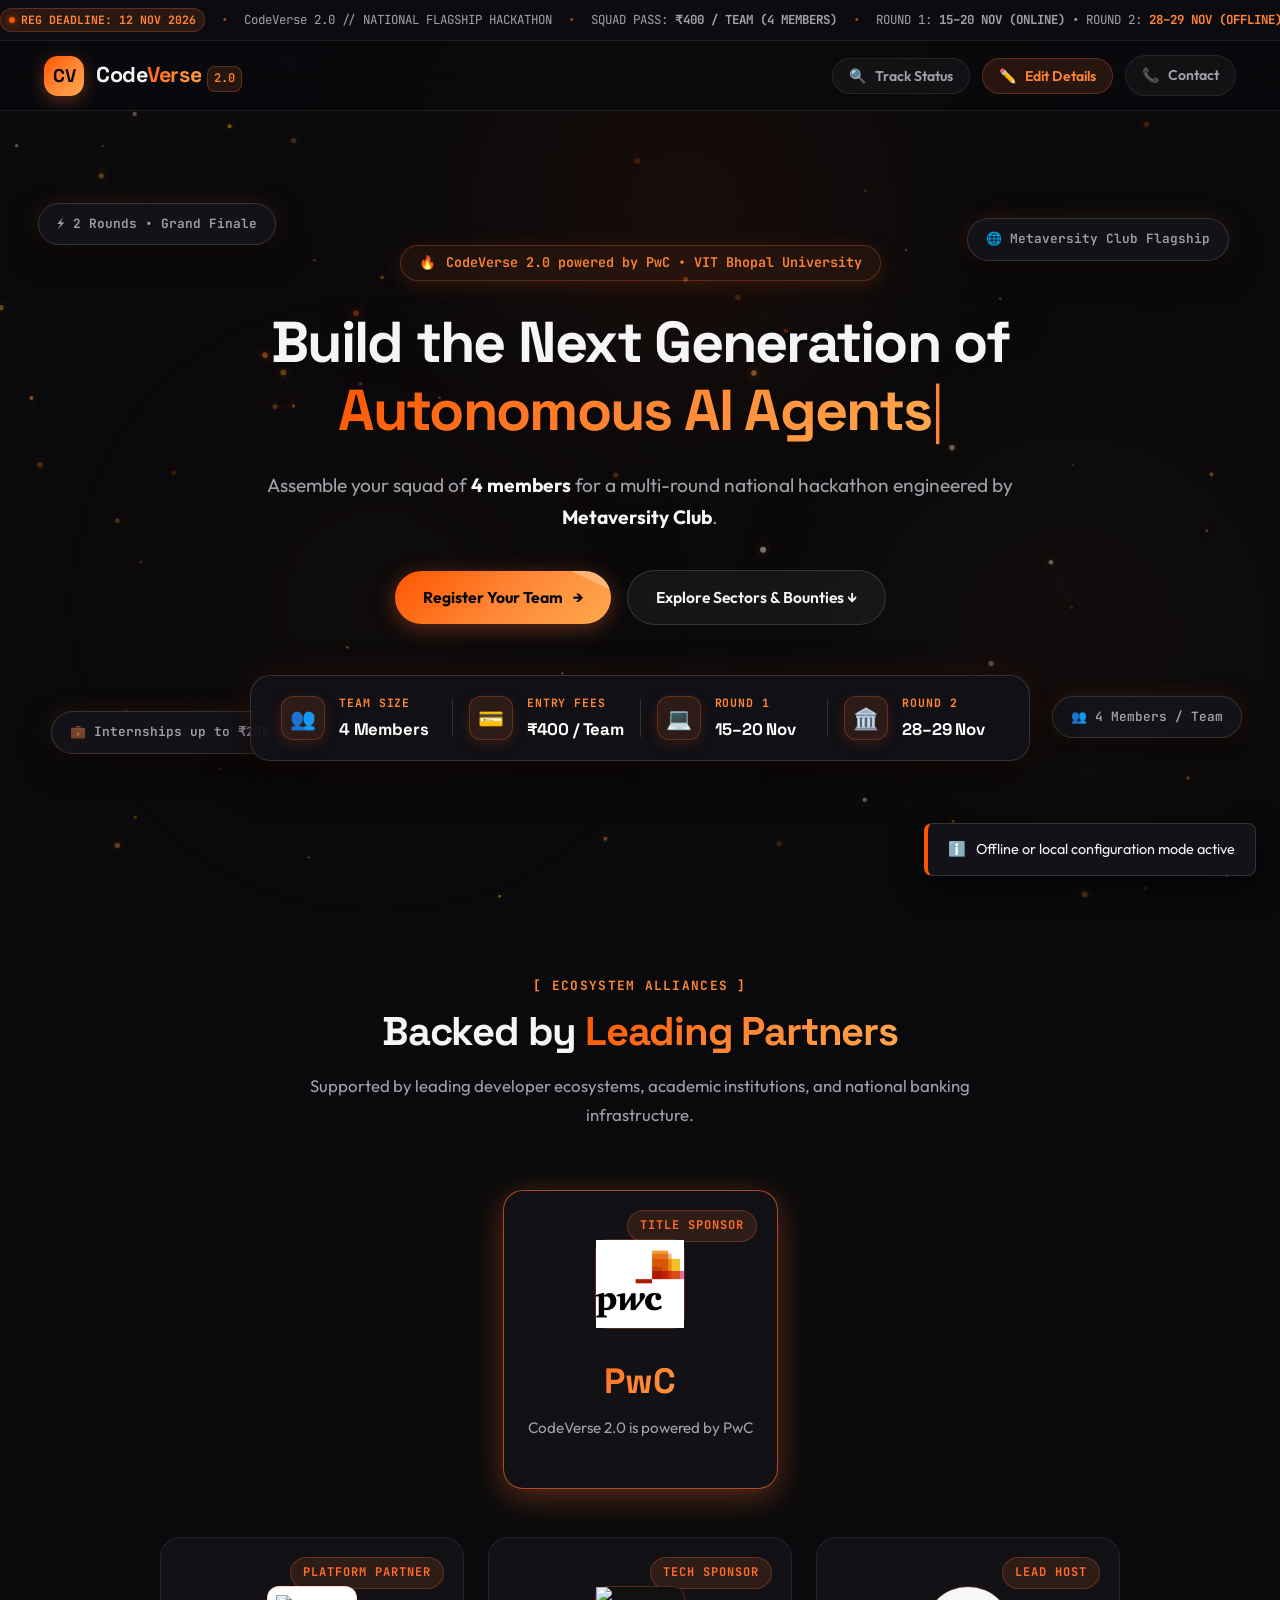
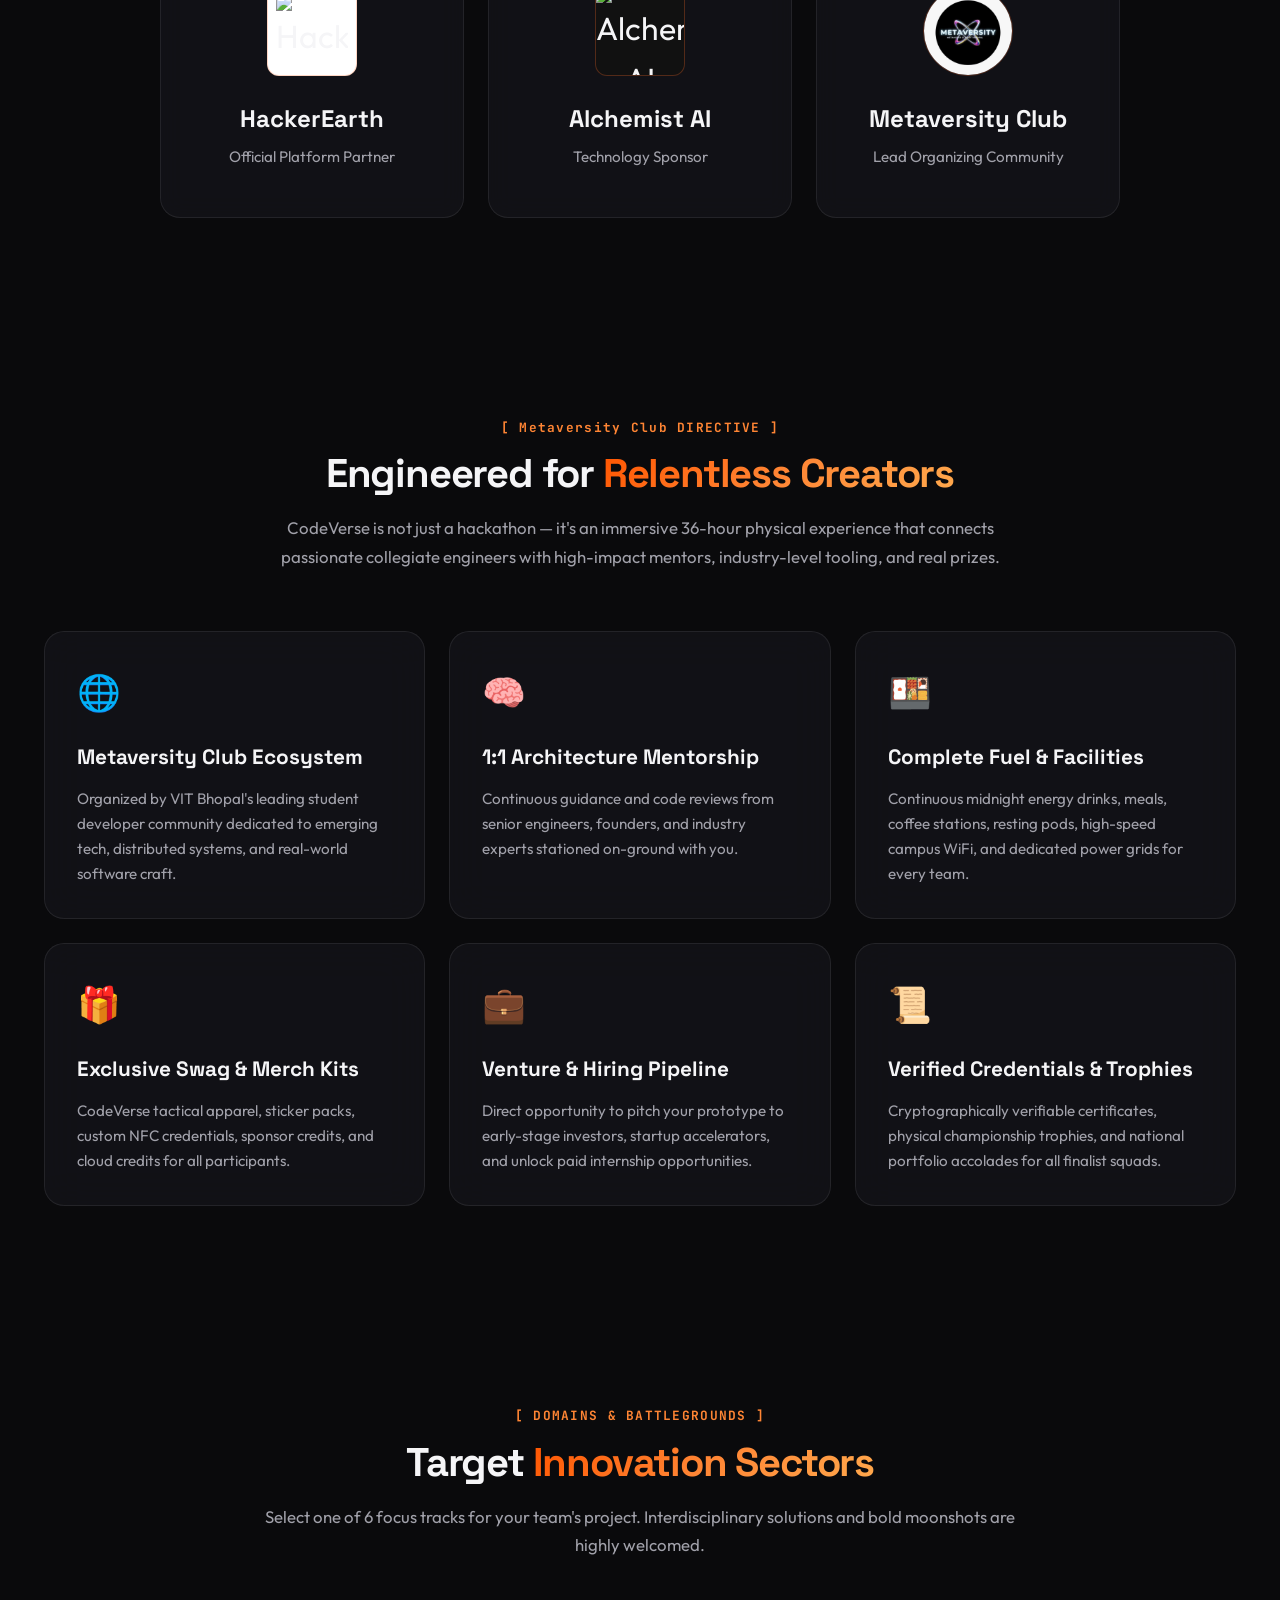
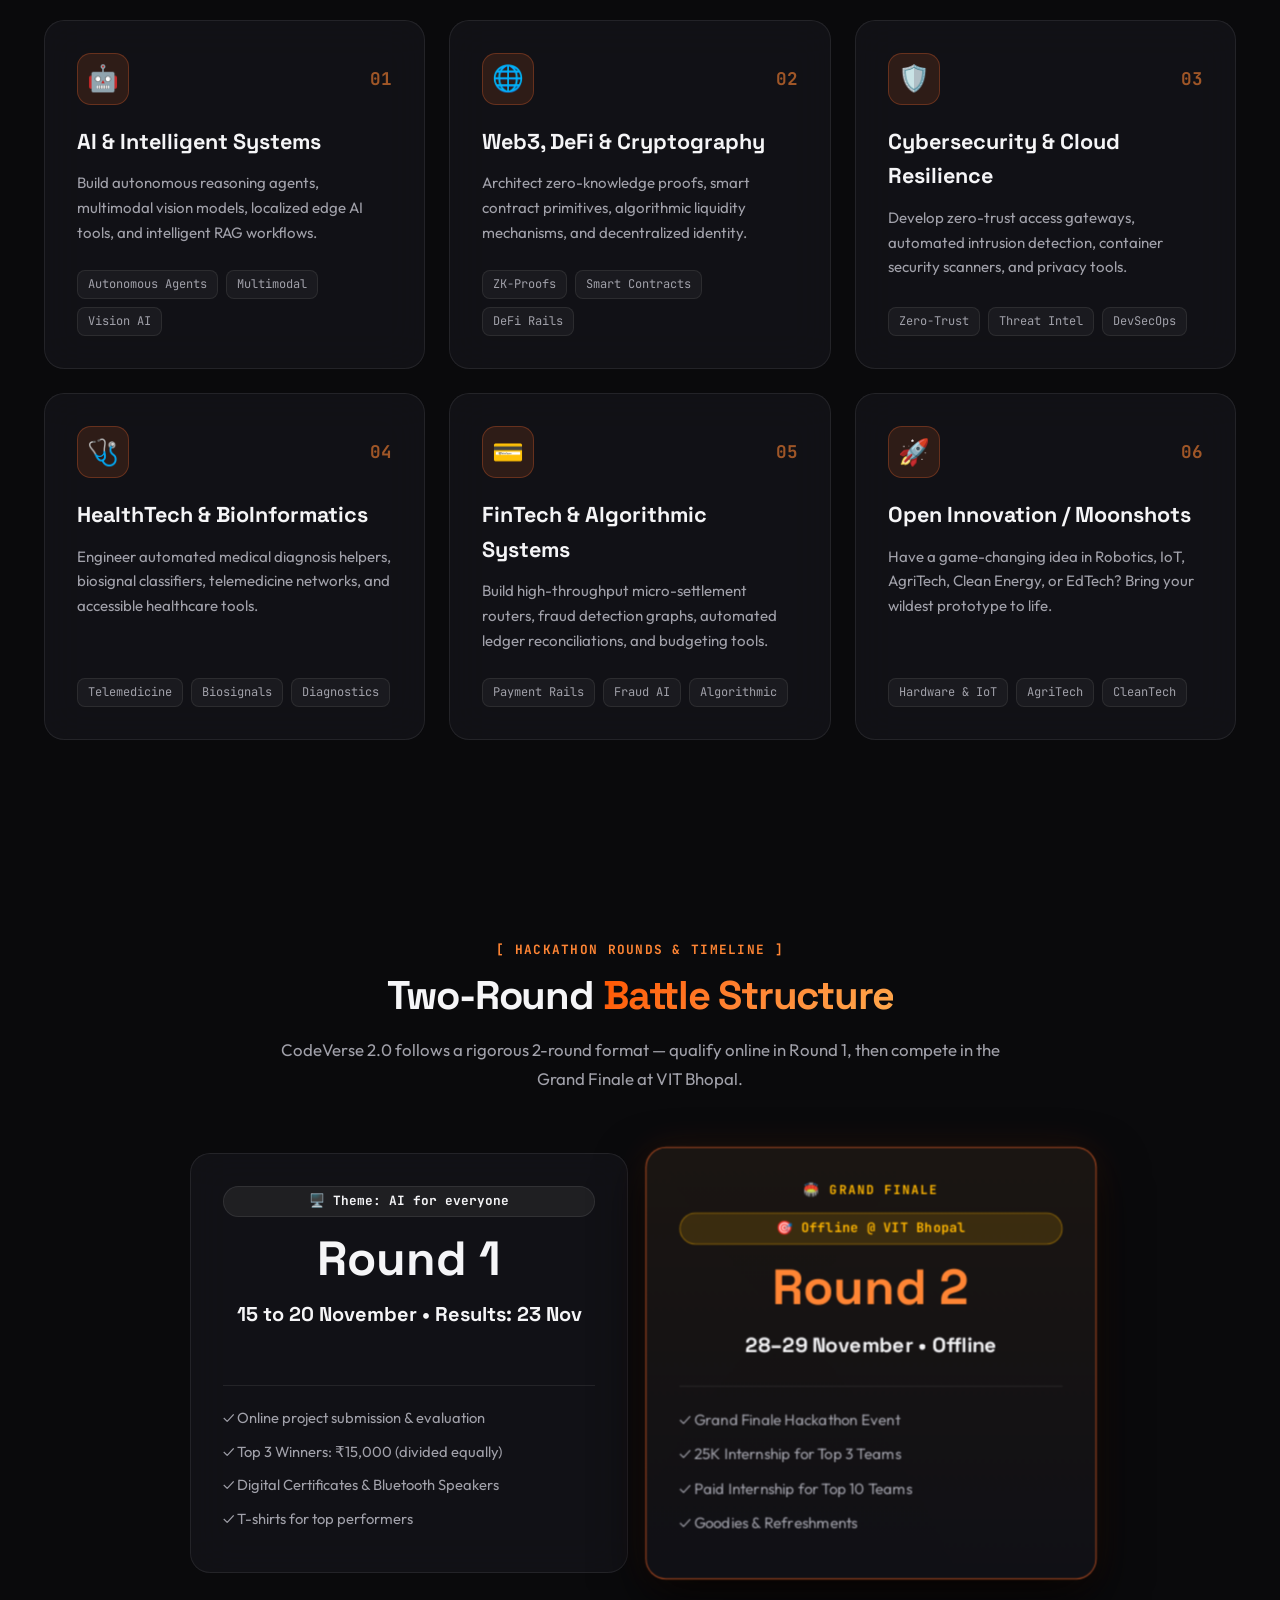
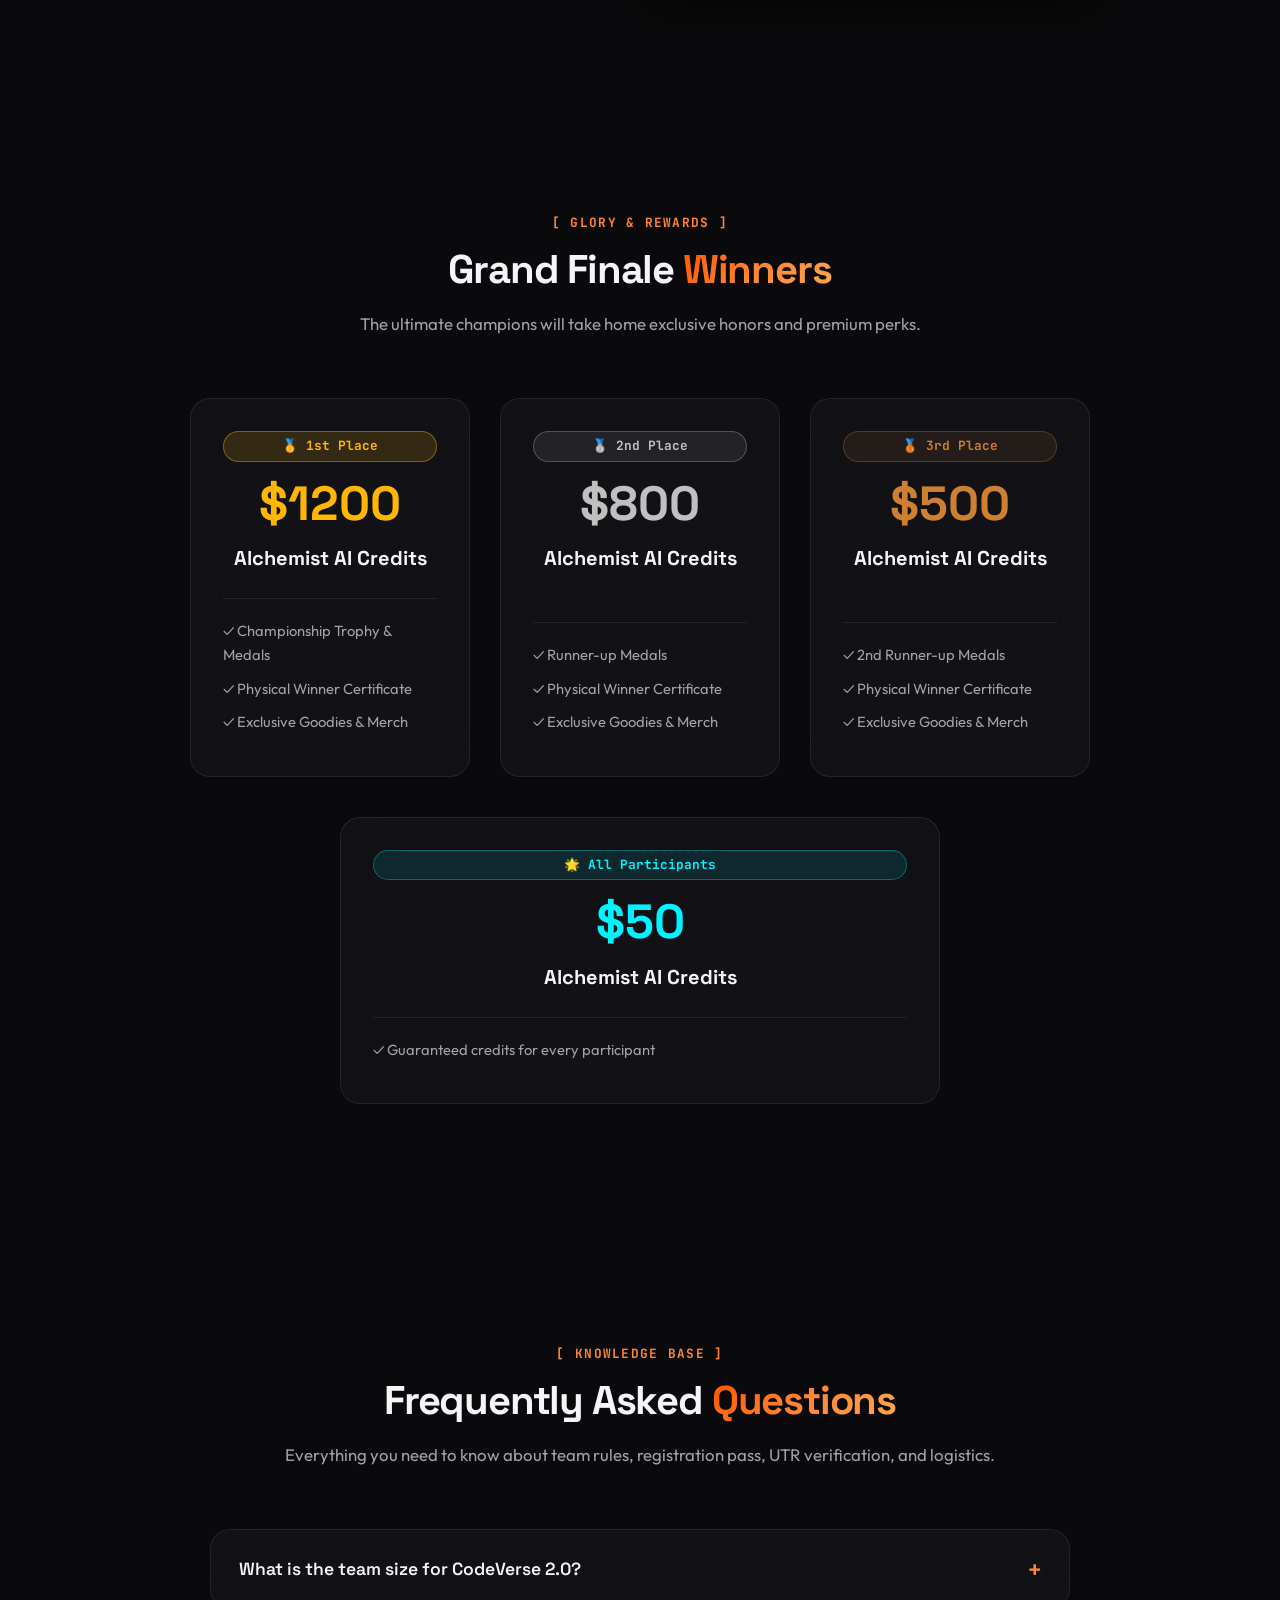
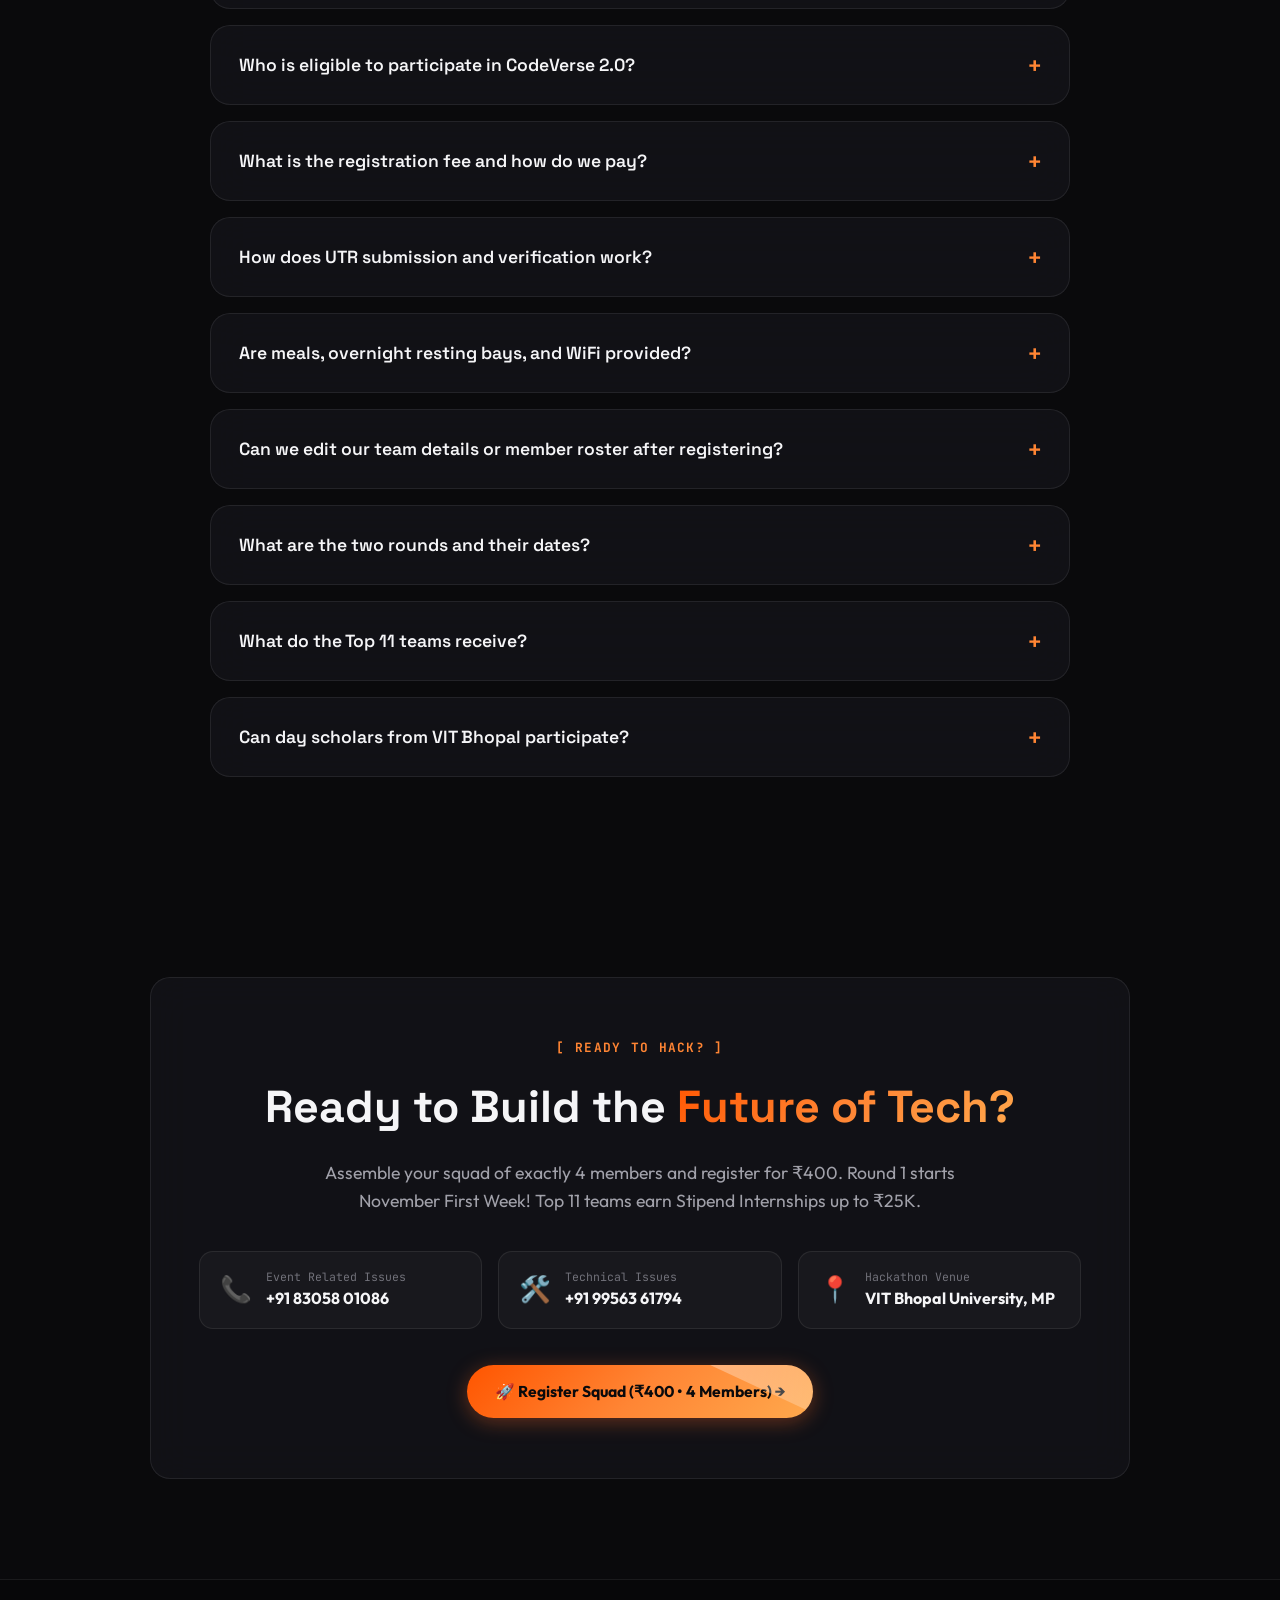
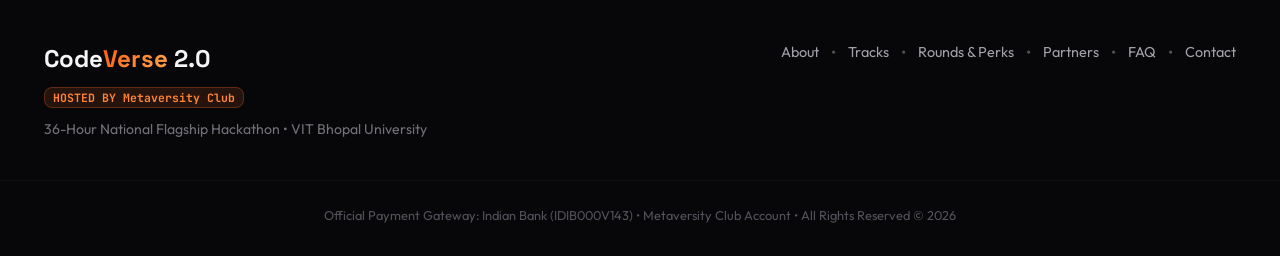
==== commit 76fab5e2: "Redesign sponsors section for a modern grid layout" ====
--- a/public/index.html
+++ b/public/index.html
@@ -201,54 +201,56 @@
 
       <div class="sponsors-wrapper">
         <!-- Title Sponsor -->
-        <a href="https://www.pwc.in/" target="_blank" rel="noopener" class="glass-card sponsor-spotlight" style="text-decoration: none; color: inherit; display: block;" data-reveal>
-          <div class="sponsor-category">[ TITLE SPONSOR ]</div>
-          <div class="sponsor-main-row">
-            <div class="sponsor-logo-icon" style="background: transparent;"><img src="pwc_logo.png" alt="PwC" style="width: 48px; height: 48px; object-fit: contain;"></div>
-            <div>
-              <h3 class="sponsor-heading">PwC</h3>
-              <p class="sponsor-caption">CodeVerse 2.0 is powered by PwC</p>
-            </div>
+        <a href="https://www.pwc.in/" target="_blank" rel="noopener" class="sponsor-card title-sponsor" data-reveal>
+          <div class="sponsor-glow"></div>
+          <div class="sponsor-category">Title Sponsor</div>
+          <div class="sponsor-logo-icon">
+            <img src="pwc_logo.png" alt="PwC">
+          </div>
+          <div class="sponsor-info">
+            <h3 class="sponsor-heading">PwC</h3>
+            <p class="sponsor-caption">CodeVerse 2.0 is powered by PwC</p>
           </div>
         </a>
 
         <!-- Platform Partner -->
-        <a href="https://www.hackerearth.com/" target="_blank" rel="noopener" class="glass-card sponsor-spotlight" style="text-decoration: none; color: inherit; display: block;" data-reveal>
-          <div class="sponsor-category">[ OFFICIAL PLATFORM PARTNER ]</div>
-          <div class="sponsor-main-row">
-            <div class="sponsor-logo-icon" style="background: #fff;"><img src="https://upload.wikimedia.org/wikipedia/commons/e/e8/HackerEarth_logo.png" alt="HackerEarth" style="width: 48px; height: 48px; object-fit: contain; padding: 4px;"></div>
-            <div>
-              <h3 class="sponsor-heading">HackerEarth</h3>
-              <p class="sponsor-caption">Official Platform Partner</p>
-            </div>
+        <a href="https://www.hackerearth.com/" target="_blank" rel="noopener" class="sponsor-card" data-reveal>
+          <div class="sponsor-glow"></div>
+          <div class="sponsor-category">Platform Partner</div>
+          <div class="sponsor-logo-icon bg-white">
+            <img src="https://upload.wikimedia.org/wikipedia/commons/e/e8/HackerEarth_logo.png" alt="HackerEarth">
+          </div>
+          <div class="sponsor-info">
+            <h3 class="sponsor-heading">HackerEarth</h3>
+            <p class="sponsor-caption">Official Platform Partner</p>
           </div>
         </a>
 
         <!-- Technology Sponsor -->
-        <a href="https://www.alchemist.ai/" target="_blank" rel="noopener" class="glass-card sponsor-spotlight" style="text-decoration: none; color: inherit; display: block;" data-reveal>
-          <div class="sponsor-category">[ TECHNOLOGY SPONSOR ]</div>
-          <div class="sponsor-main-row">
-            <div class="sponsor-logo-icon" style="background: #111;"><img src="https://ui-avatars.com/api/?name=Alchemist+AI&background=0D8ABC&color=fff&size=128" alt="Alchemist AI" style="width: 48px; height: 48px; object-fit: contain; border-radius: 8px;"></div>
-            <div>
-              <h3 class="sponsor-heading">Alchemist AI</h3>
-              <p class="sponsor-caption">Technology Sponsor</p>
-            </div>
+        <a href="https://www.alchemist.ai/" target="_blank" rel="noopener" class="sponsor-card" data-reveal>
+          <div class="sponsor-glow"></div>
+          <div class="sponsor-category">Tech Sponsor</div>
+          <div class="sponsor-logo-icon bg-dark">
+            <img src="https://ui-avatars.com/api/?name=Alchemist+AI&background=0D8ABC&color=fff&size=128" alt="Alchemist AI">
+          </div>
+          <div class="sponsor-info">
+            <h3 class="sponsor-heading">Alchemist AI</h3>
+            <p class="sponsor-caption">Technology Sponsor</p>
           </div>
         </a>
 
         <!-- Lead Host -->
-        <a href="https://metaversity-club-vitb.vercel.app/" target="_blank" rel="noopener" class="glass-card sponsor-spotlight" style="text-decoration: none; color: inherit; display: block;" data-reveal>
-          <div class="sponsor-category">[ LEAD ORGANIZING PROTOCOL ]</div>
-          <div class="sponsor-main-row">
-            <div class="sponsor-logo-icon" style="background: transparent; border-radius: 50%; overflow: hidden;"><img src="metaverse_logo.jpg" alt="Metaversity Club" style="width: 48px; height: 48px; object-fit: cover;"></div>
-            <div>
-              <h3 class="sponsor-heading">Metaversity Club</h3>
-              <p class="sponsor-caption">Lead Organizing Student Community • VIT Bhopal University</p>
-            </div>
+        <a href="https://metaversity-club-vitb.vercel.app/" target="_blank" rel="noopener" class="sponsor-card" data-reveal>
+          <div class="sponsor-glow"></div>
+          <div class="sponsor-category">Lead Host</div>
+          <div class="sponsor-logo-icon rounded-full">
+            <img src="metaverse_logo.jpg" alt="Metaversity Club">
+          </div>
+          <div class="sponsor-info">
+            <h3 class="sponsor-heading">Metaversity Club</h3>
+            <p class="sponsor-caption">Lead Organizing Community</p>
           </div>
         </a>
-
-
       </div>
     </div>
   </section>
--- a/public/styles.css
+++ b/public/styles.css
@@ -3023,3 +3023,151 @@
     gap: 12px;
   }
 }
+/* ================= NEW SPONSORS GRID ================= */
+.sponsors-wrapper {
+  display: grid;
+  grid-template-columns: repeat(auto-fit, minmax(260px, 1fr));
+  gap: 1.5rem;
+  margin-top: 3rem;
+  width: 100%;
+}
+
+.sponsors-wrapper .title-sponsor {
+  grid-column: 1 / -1;
+  max-width: 600px;
+  margin: 0 auto 1.5rem auto;
+  border-color: var(--copper-border-bright);
+  box-shadow: 0 8px 32px var(--copper-glow);
+}
+
+.sponsors-wrapper .title-sponsor .sponsor-glow {
+  background: radial-gradient(circle at center, var(--copper-subtle), transparent 70%);
+}
+
+.sponsor-card {
+  position: relative;
+  display: flex;
+  flex-direction: column;
+  align-items: center;
+  text-align: center;
+  background: var(--bg-card);
+  border: 1px solid var(--border-glass);
+  border-radius: var(--radius-lg, 16px);
+  padding: 3rem 1.5rem;
+  text-decoration: none;
+  color: inherit;
+  transition: all 0.4s cubic-bezier(0.175, 0.885, 0.32, 1.275);
+  overflow: hidden;
+  backdrop-filter: blur(12px);
+  -webkit-backdrop-filter: blur(12px);
+}
+
+.sponsor-card:hover {
+  transform: translateY(-8px);
+  border-color: var(--copper-border);
+  background: var(--bg-card-hover);
+  box-shadow: var(--shadow-card-hover);
+}
+
+.sponsor-glow {
+  position: absolute;
+  top: 50%;
+  left: 50%;
+  transform: translate(-50%, -50%);
+  width: 150%;
+  height: 150%;
+  background: radial-gradient(circle at center, rgba(255, 255, 255, 0.03), transparent 60%);
+  opacity: 0;
+  transition: opacity 0.5s ease;
+  z-index: 0;
+  pointer-events: none;
+}
+
+.sponsor-card:hover .sponsor-glow {
+  opacity: 1;
+}
+
+.sponsor-category {
+  position: absolute;
+  top: 1.2rem;
+  right: 1.2rem;
+  font-size: 0.75rem;
+  font-weight: 700;
+  text-transform: uppercase;
+  letter-spacing: 1px;
+  color: var(--copper);
+  background: var(--copper-subtle);
+  padding: 0.35rem 0.75rem;
+  border-radius: 20px;
+  border: 1px solid var(--copper-border);
+  z-index: 1;
+}
+
+.sponsor-logo-icon {
+  position: relative;
+  width: 90px;
+  height: 90px;
+  display: flex;
+  align-items: center;
+  justify-content: center;
+  margin-bottom: 1.5rem;
+  border-radius: 12px;
+  background: transparent;
+  z-index: 1;
+  transition: transform 0.4s cubic-bezier(0.175, 0.885, 0.32, 1.275);
+}
+
+.sponsor-card:hover .sponsor-logo-icon {
+  transform: scale(1.15);
+}
+
+.sponsor-logo-icon img {
+  width: 100%;
+  height: 100%;
+  object-fit: contain;
+}
+
+.sponsor-logo-icon.bg-white {
+  background: #ffffff;
+  padding: 8px;
+}
+
+.sponsor-logo-icon.bg-dark {
+  background: #111111;
+}
+
+.sponsor-logo-icon.rounded-full {
+  border-radius: 50%;
+  overflow: hidden;
+}
+
+.sponsor-logo-icon.rounded-full img {
+  object-fit: cover;
+}
+
+.sponsor-info {
+  position: relative;
+  z-index: 1;
+}
+
+.sponsor-heading {
+  font-size: 1.5rem;
+  font-weight: 700;
+  margin: 0 0 0.5rem 0;
+  font-family: var(--font-display);
+  color: var(--text-main);
+}
+
+.title-sponsor .sponsor-heading {
+  font-size: 2.2rem;
+  background: var(--grad-copper);
+  -webkit-background-clip: text;
+  -webkit-text-fill-color: transparent;
+}
+
+.sponsor-caption {
+  font-size: 0.95rem;
+  color: var(--text-secondary);
+  margin: 0;
+  line-height: 1.5;
+}
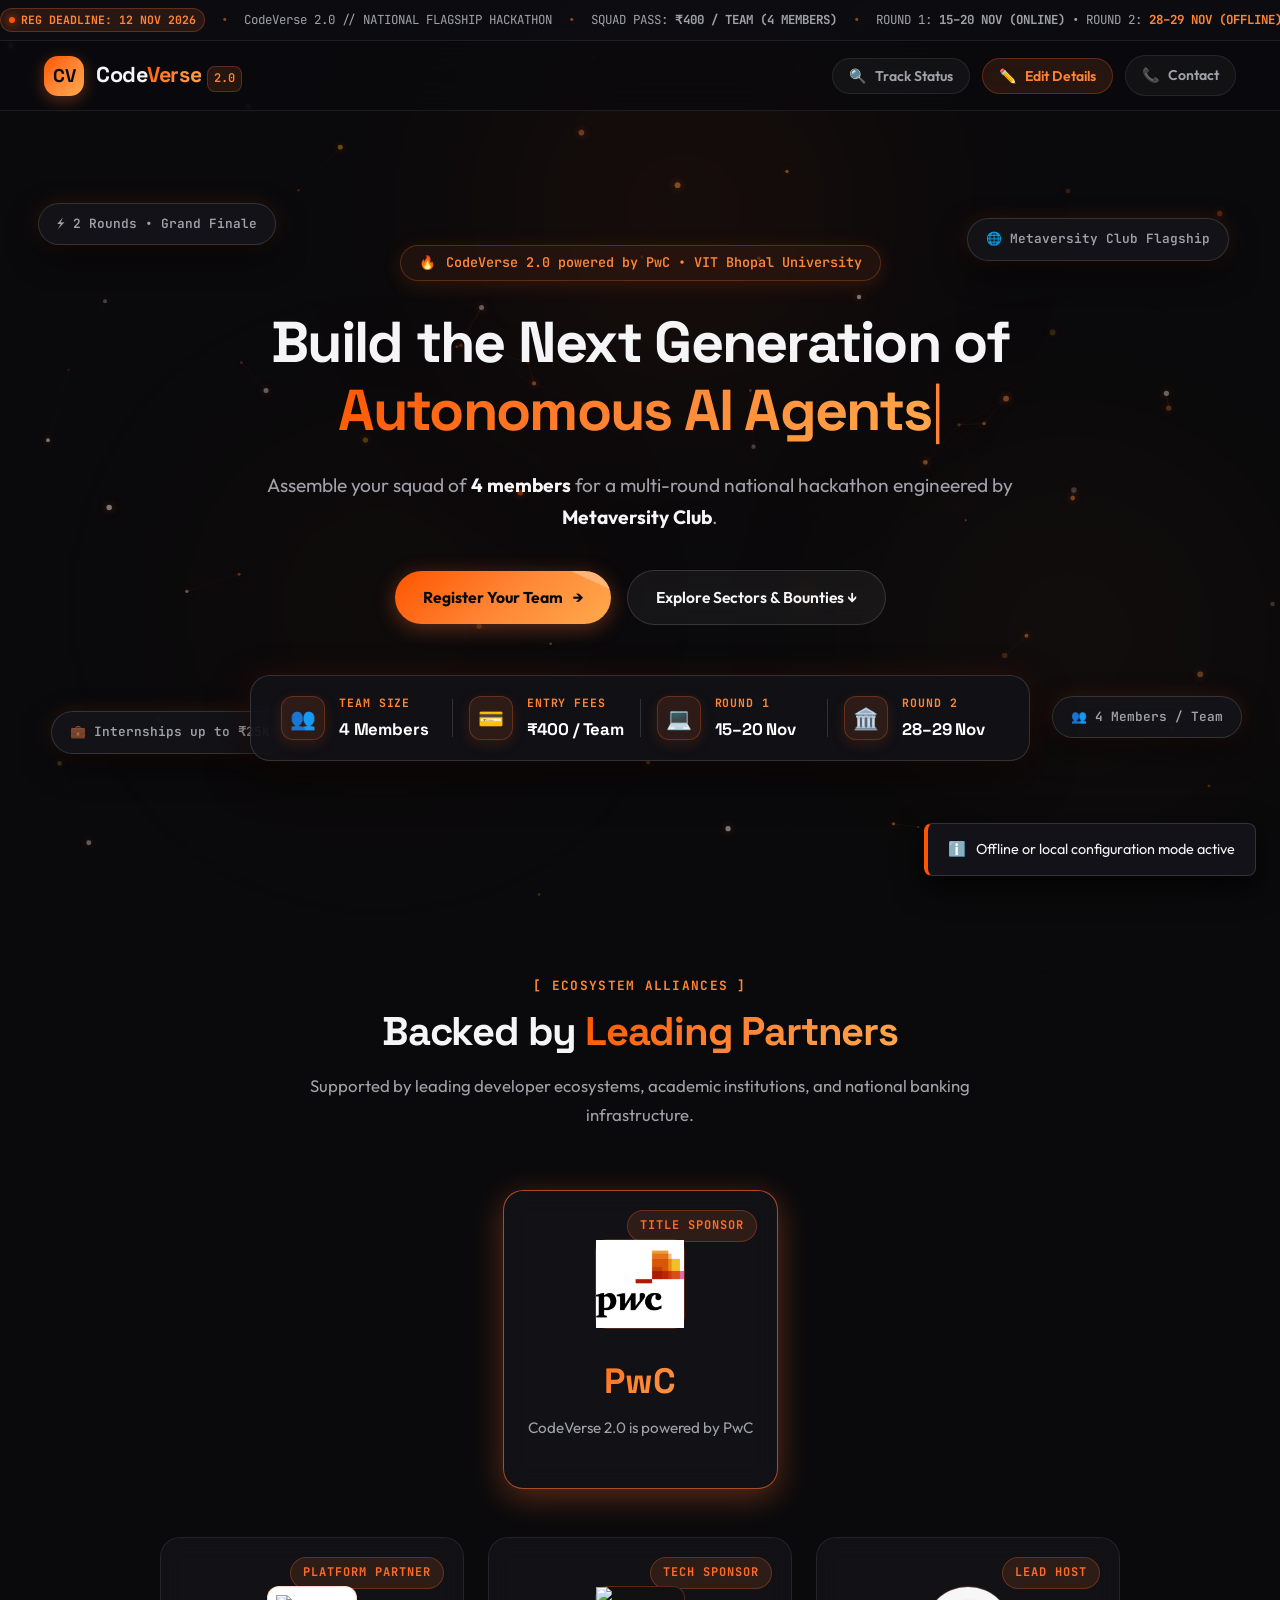
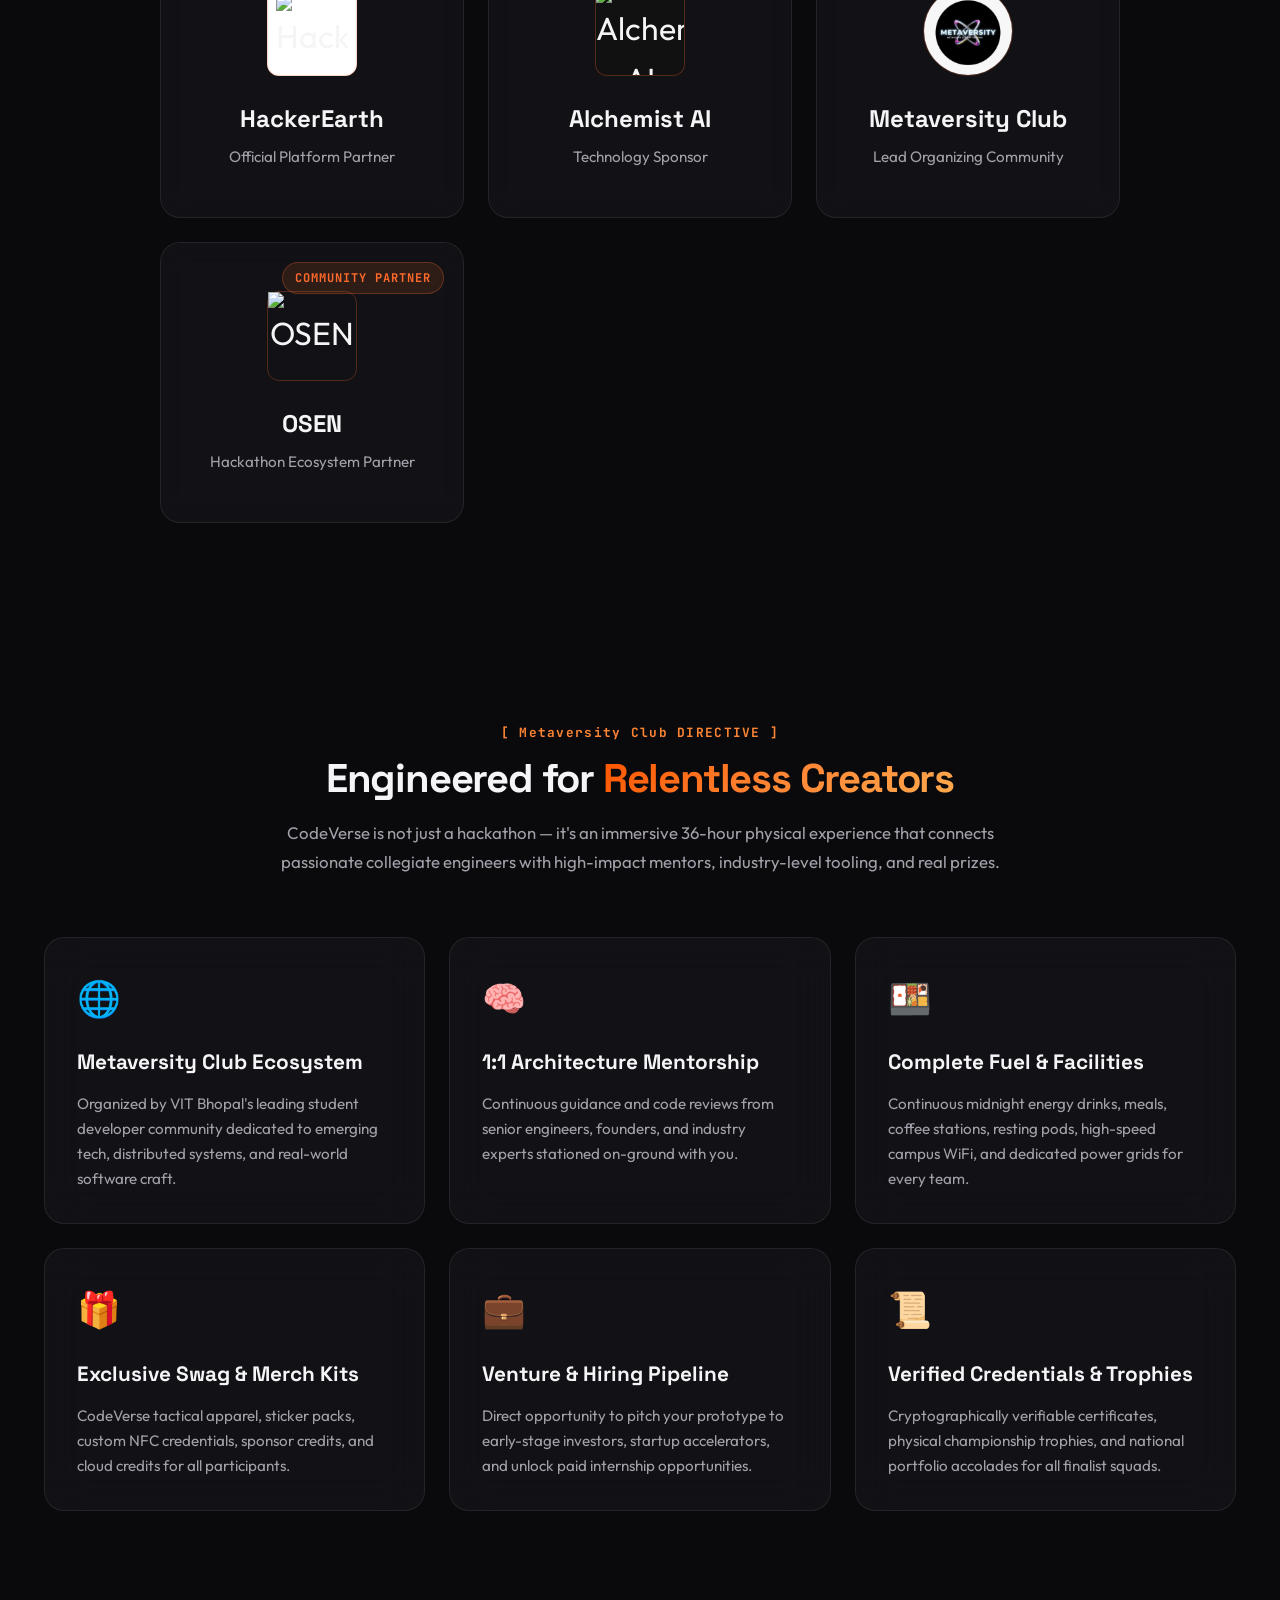
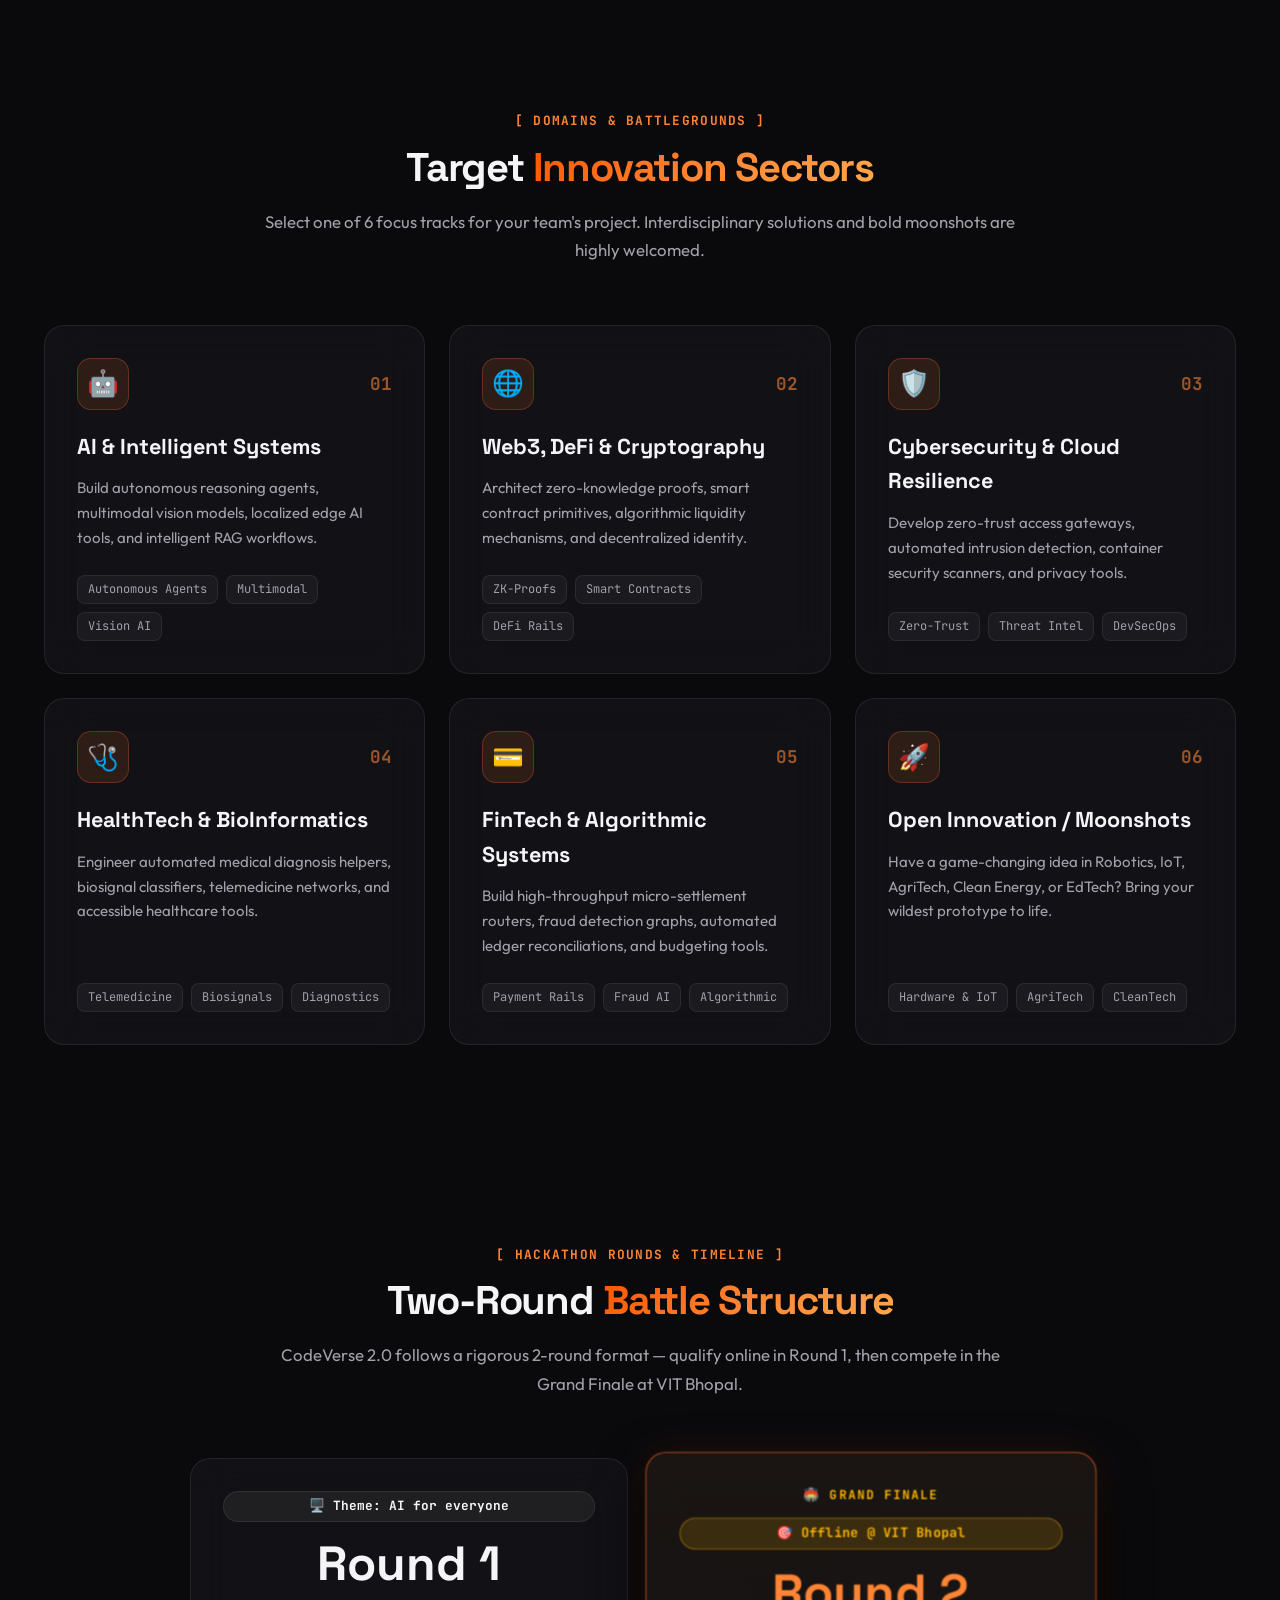
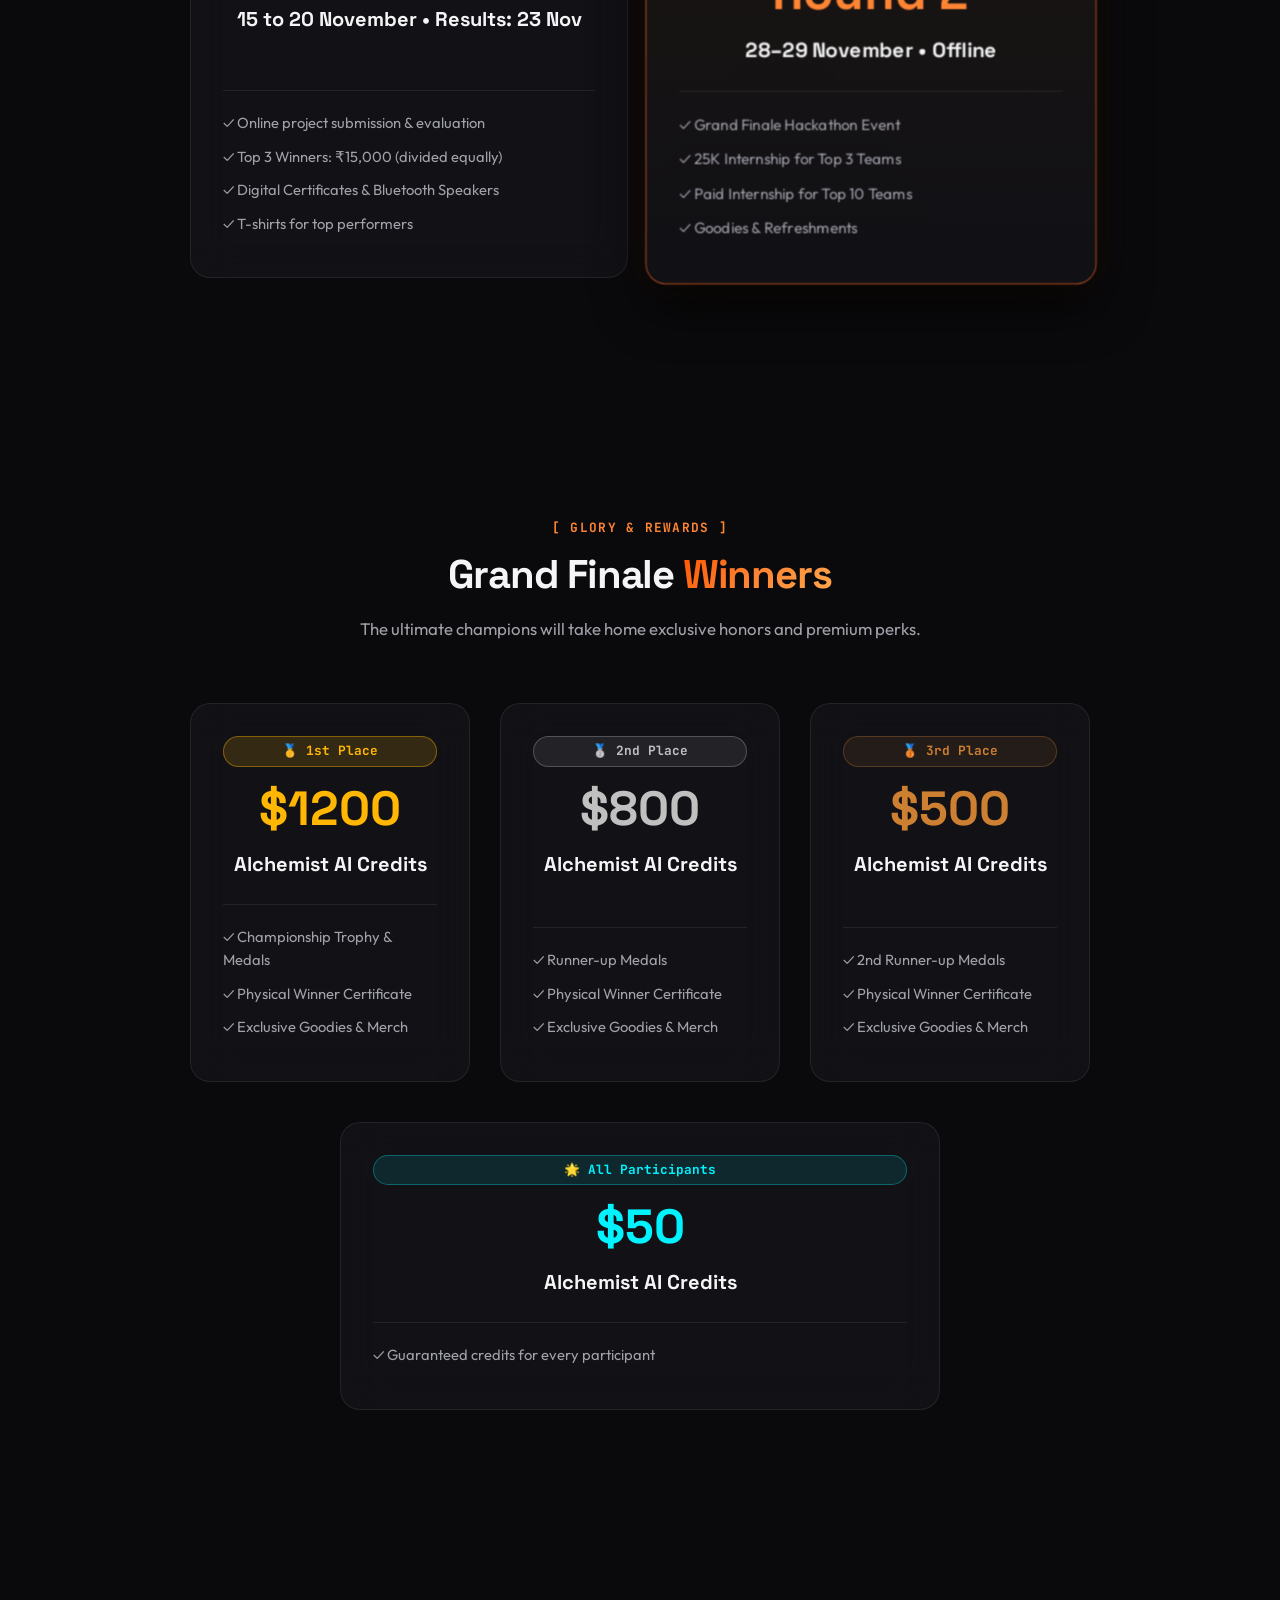
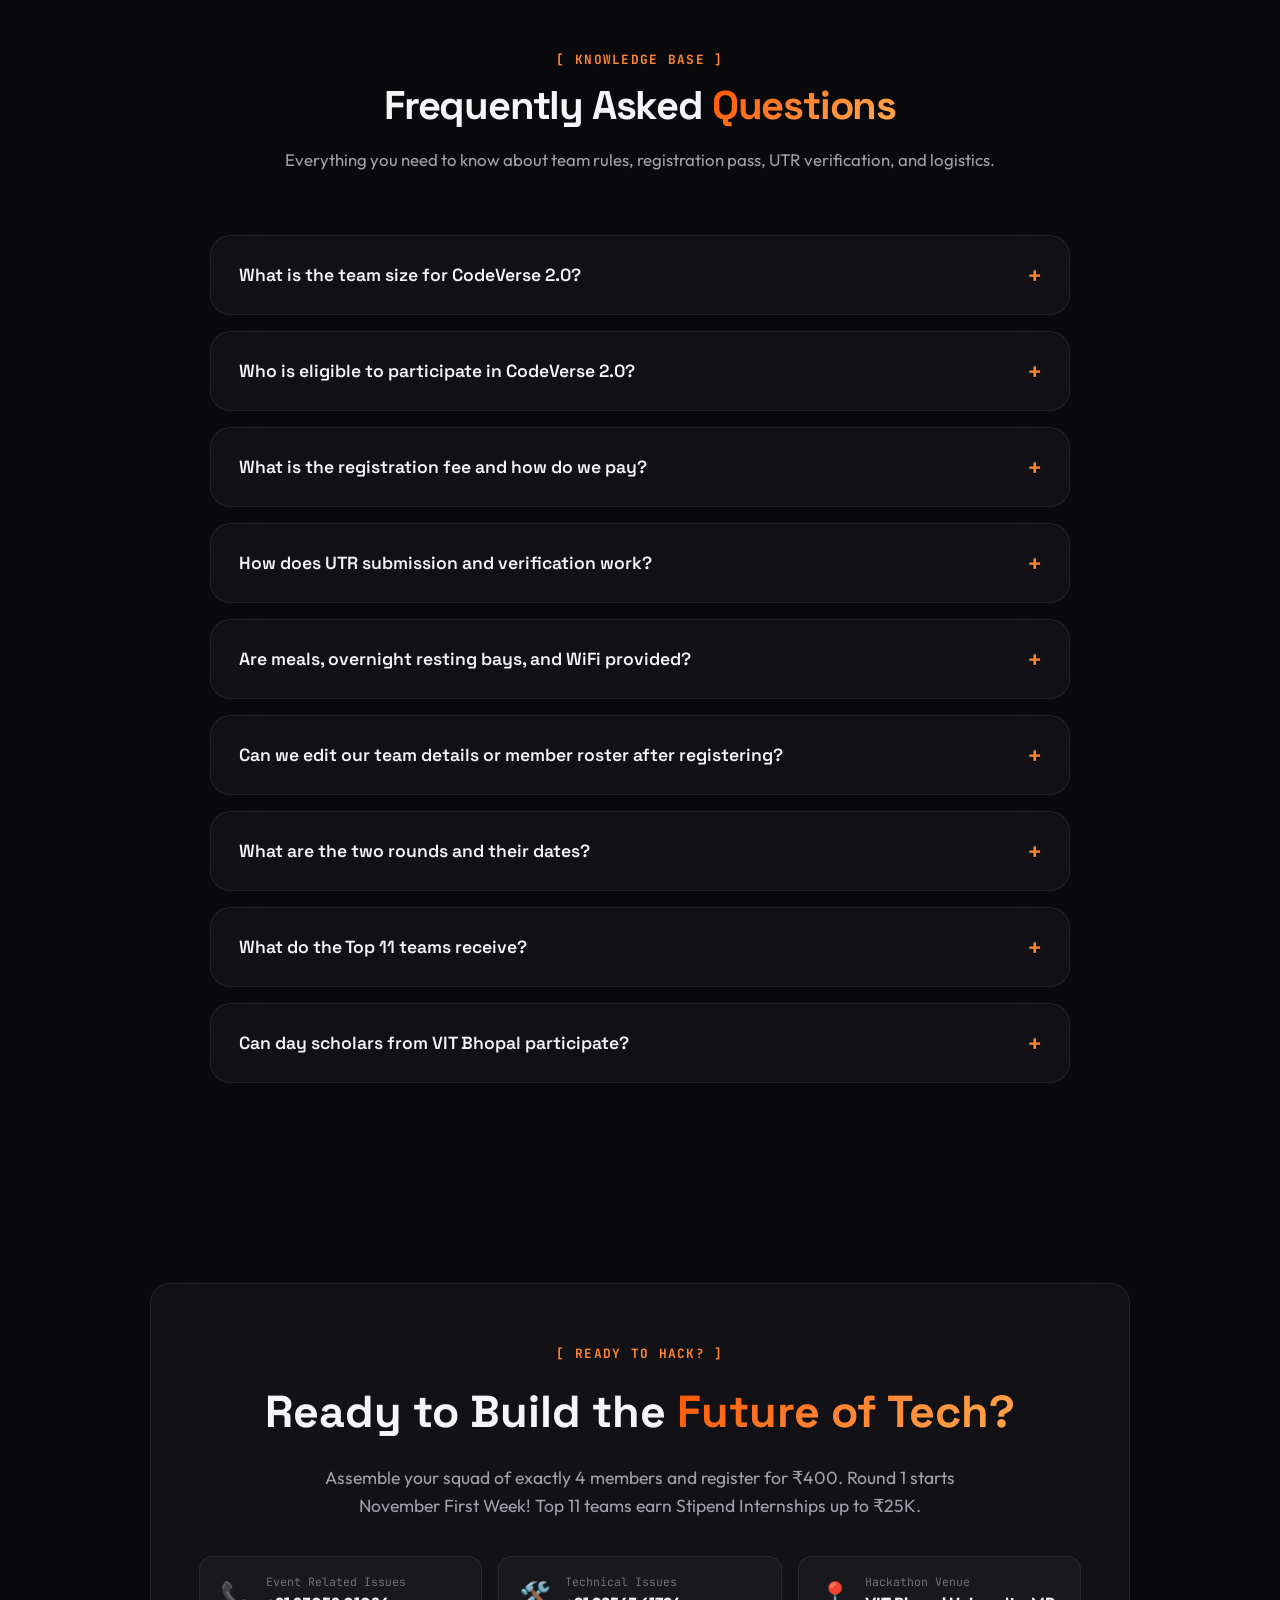
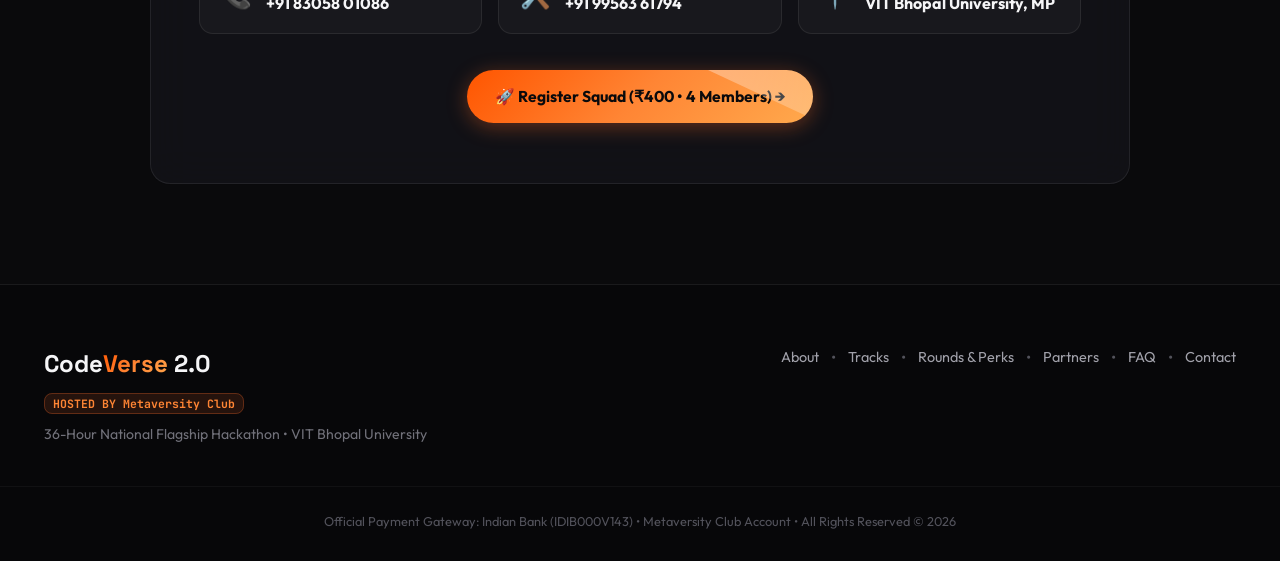
==== commit 4aa17740: "Add OSEN as Community Partner in Sponsors section" ====
--- a/public/index.html
+++ b/public/index.html
@@ -251,6 +251,19 @@
             <p class="sponsor-caption">Lead Organizing Community</p>
           </div>
         </a>
+
+        <!-- Community Partner -->
+        <a href="https://osen.live/" target="_blank" rel="noopener" class="sponsor-card" data-reveal>
+          <div class="sponsor-glow"></div>
+          <div class="sponsor-category">Community Partner</div>
+          <div class="sponsor-logo-icon">
+            <img src="https://osen.live/white_osen_log.png" alt="OSEN" style="object-fit: contain; width: 120px;">
+          </div>
+          <div class="sponsor-info">
+            <h3 class="sponsor-heading">OSEN</h3>
+            <p class="sponsor-caption">Hackathon Ecosystem Partner</p>
+          </div>
+        </a>
       </div>
     </div>
   </section>
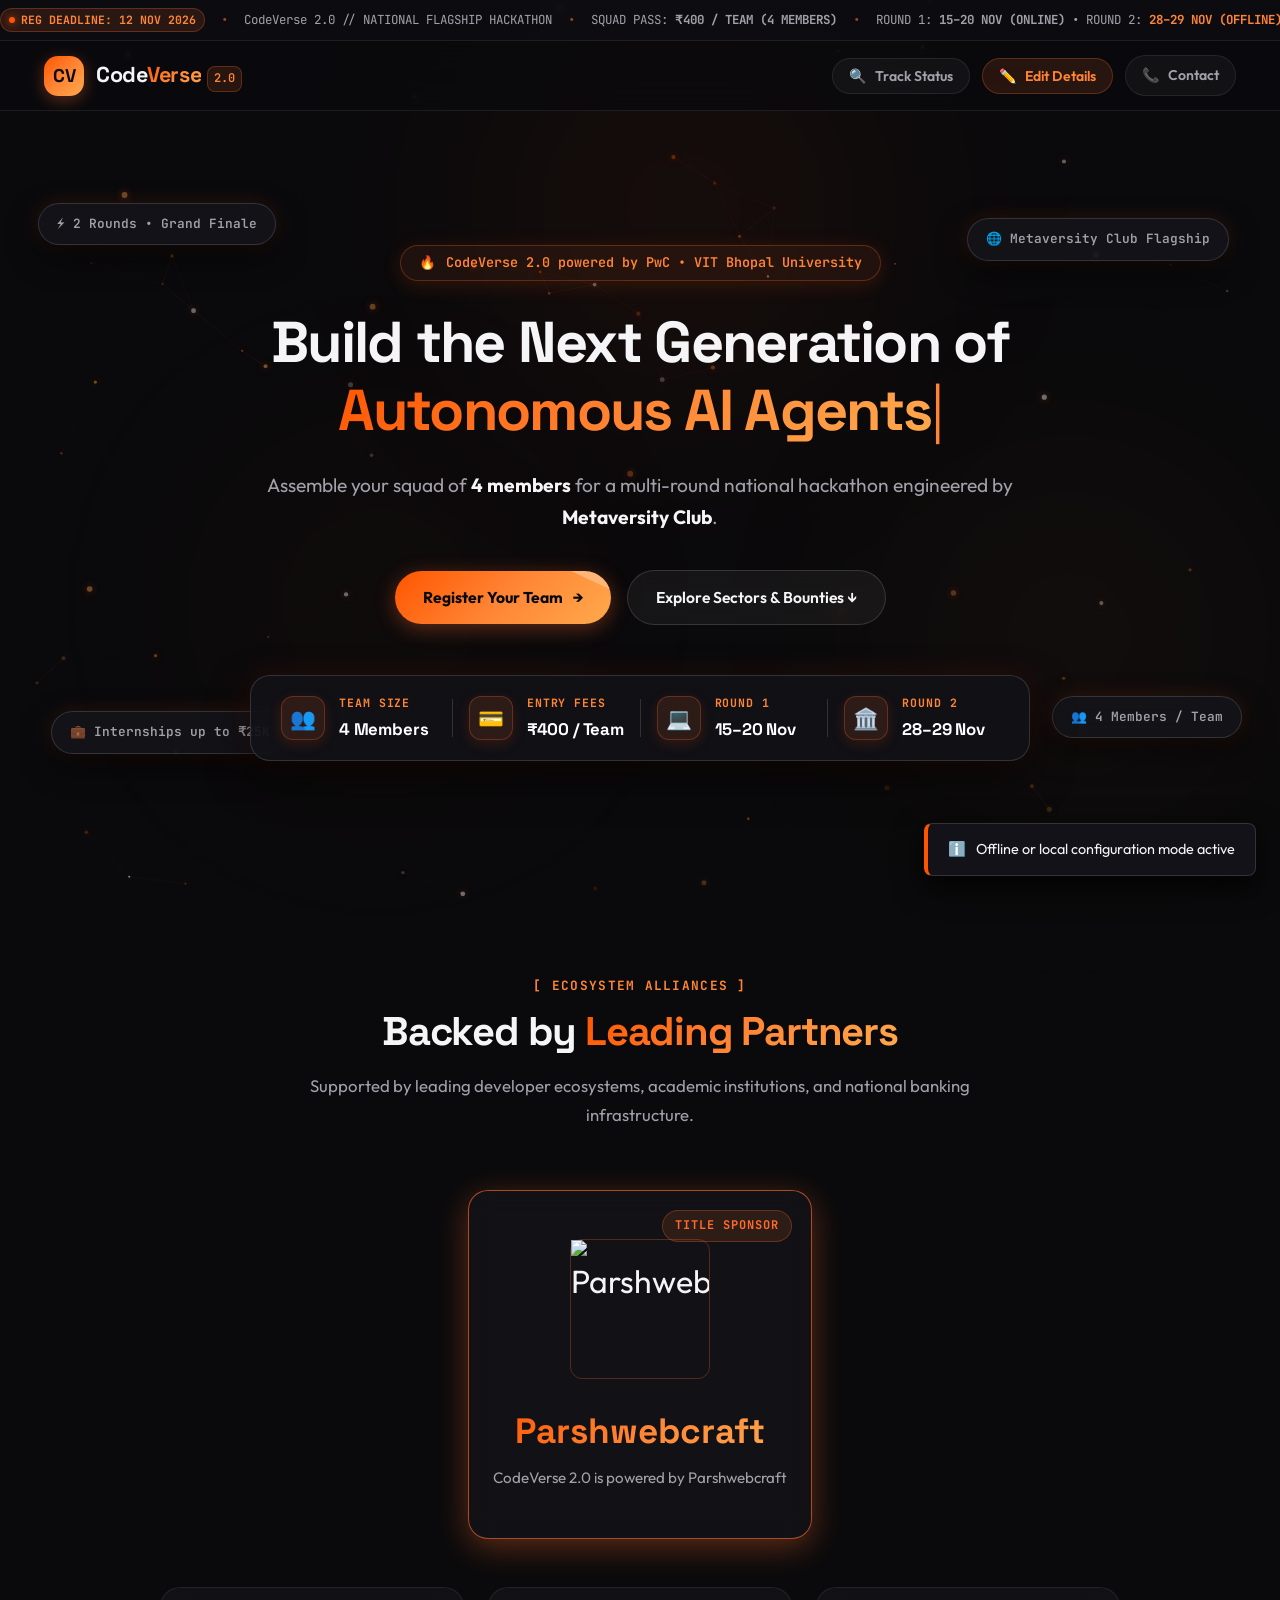
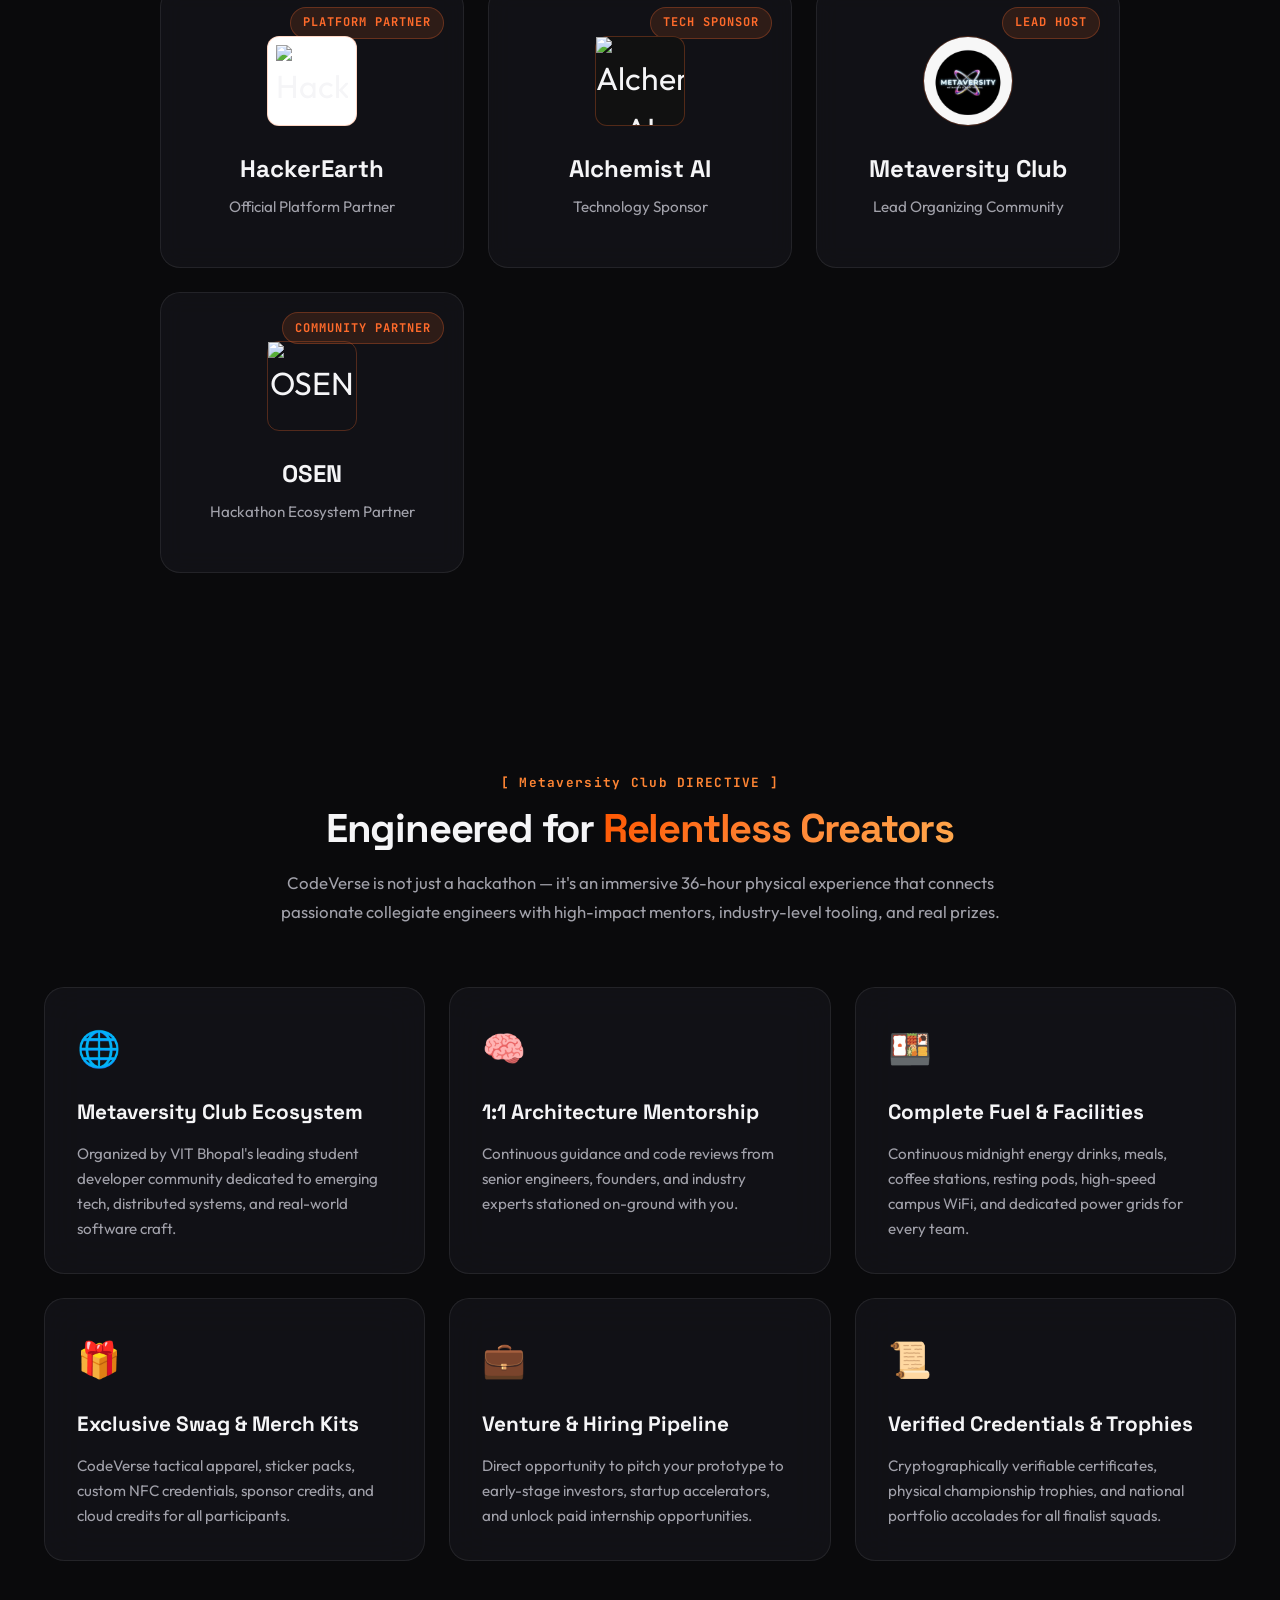
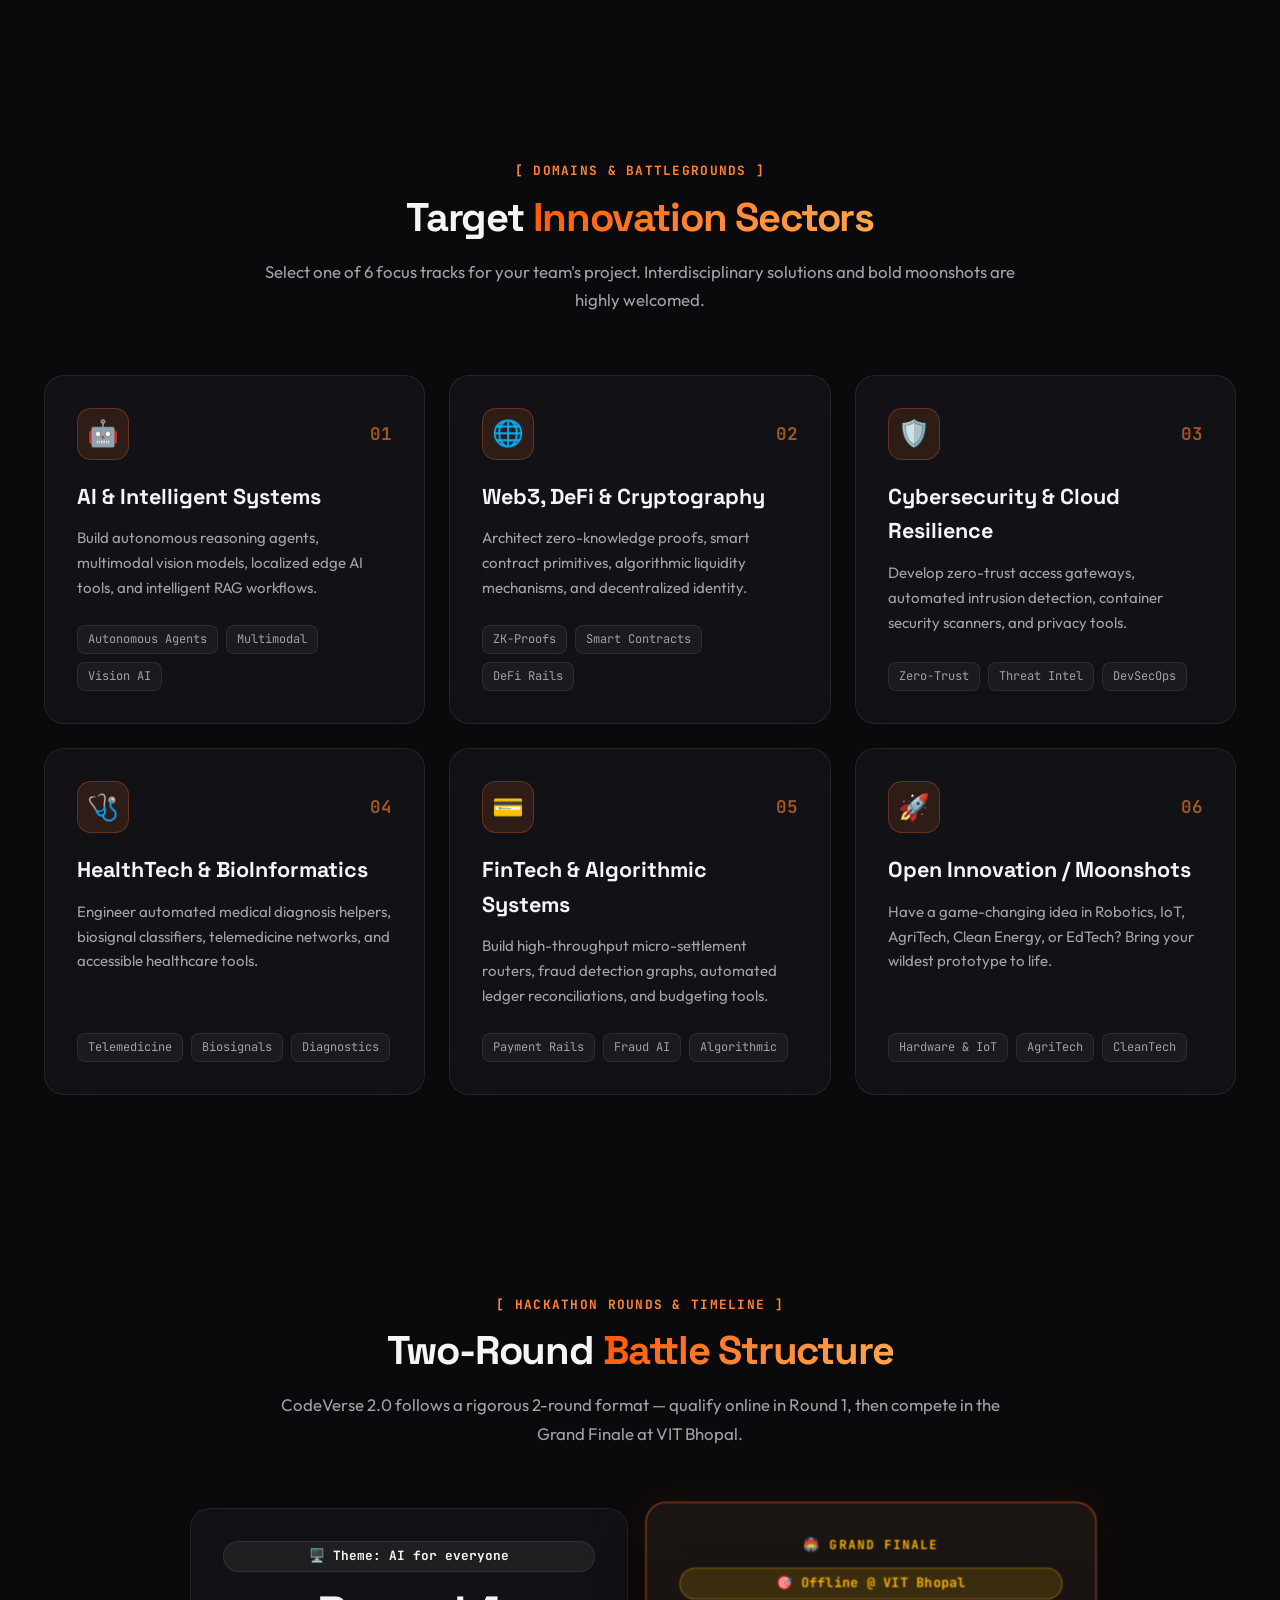
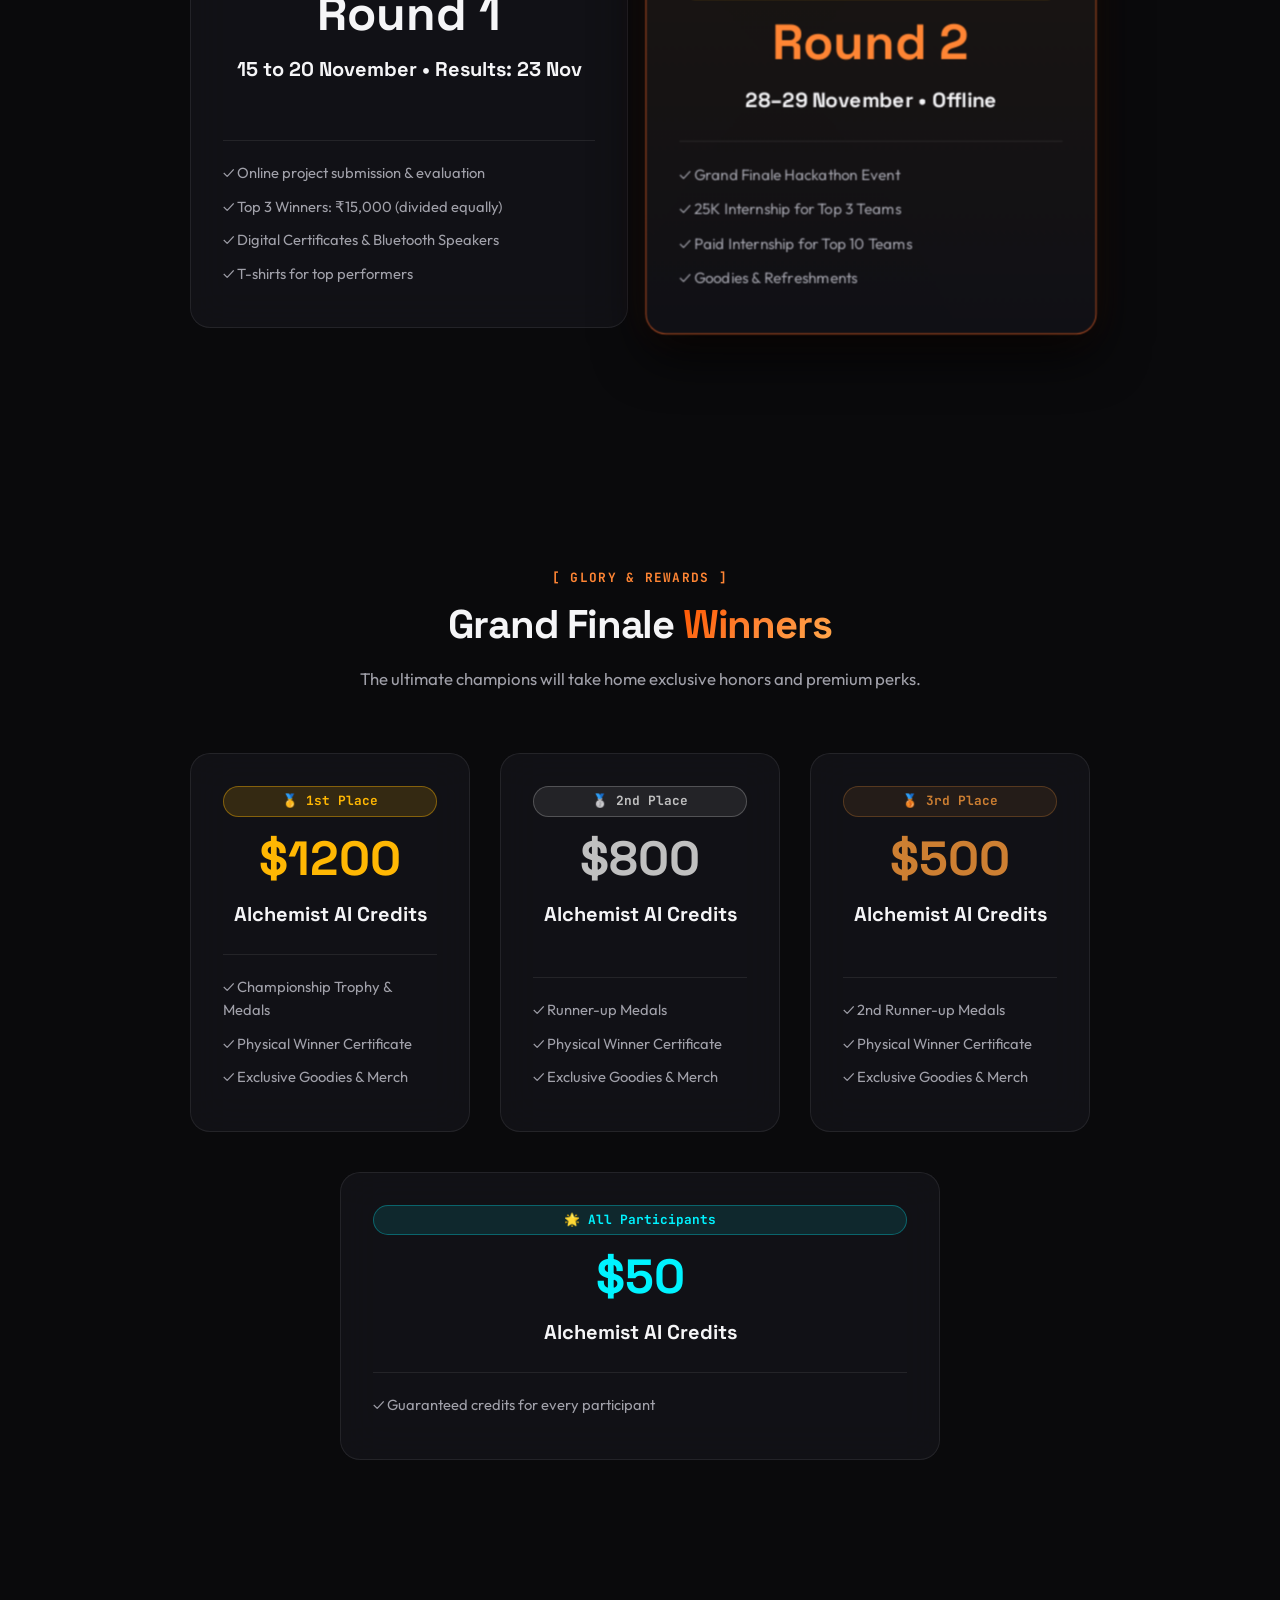
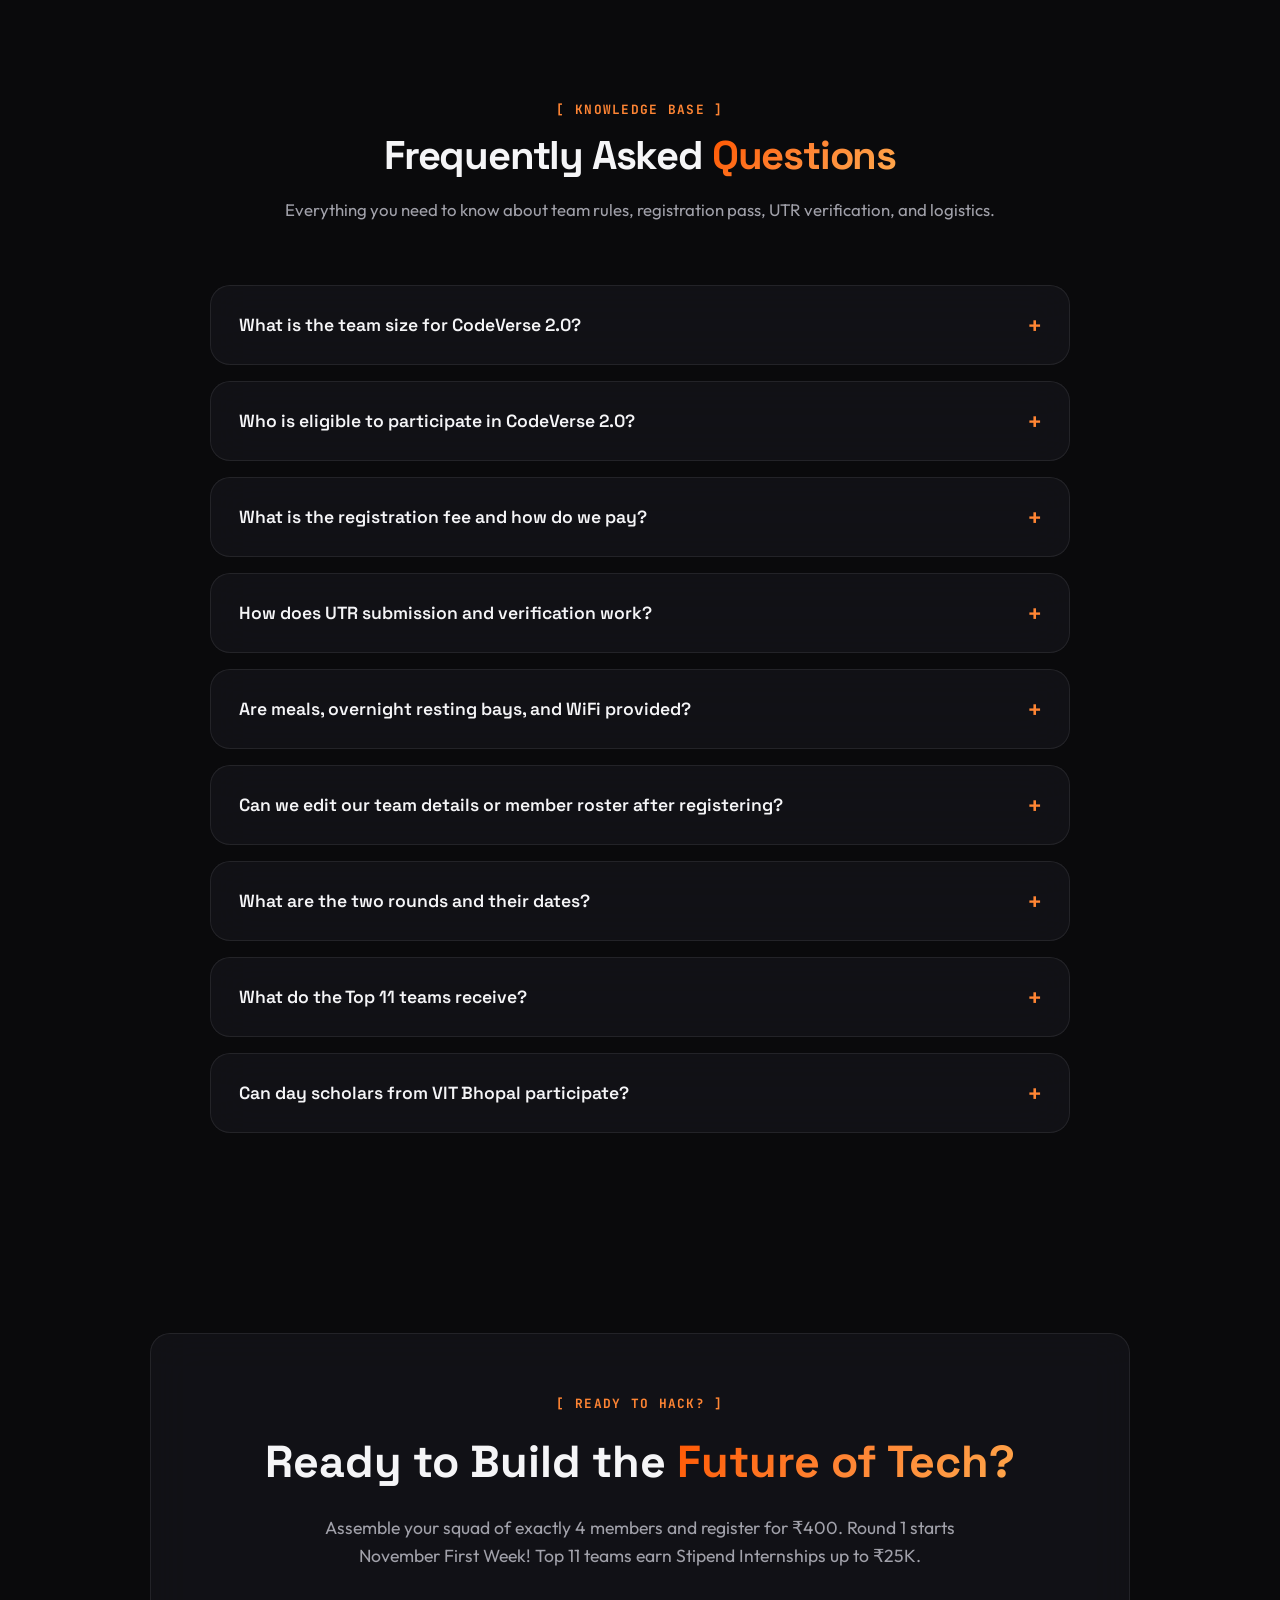
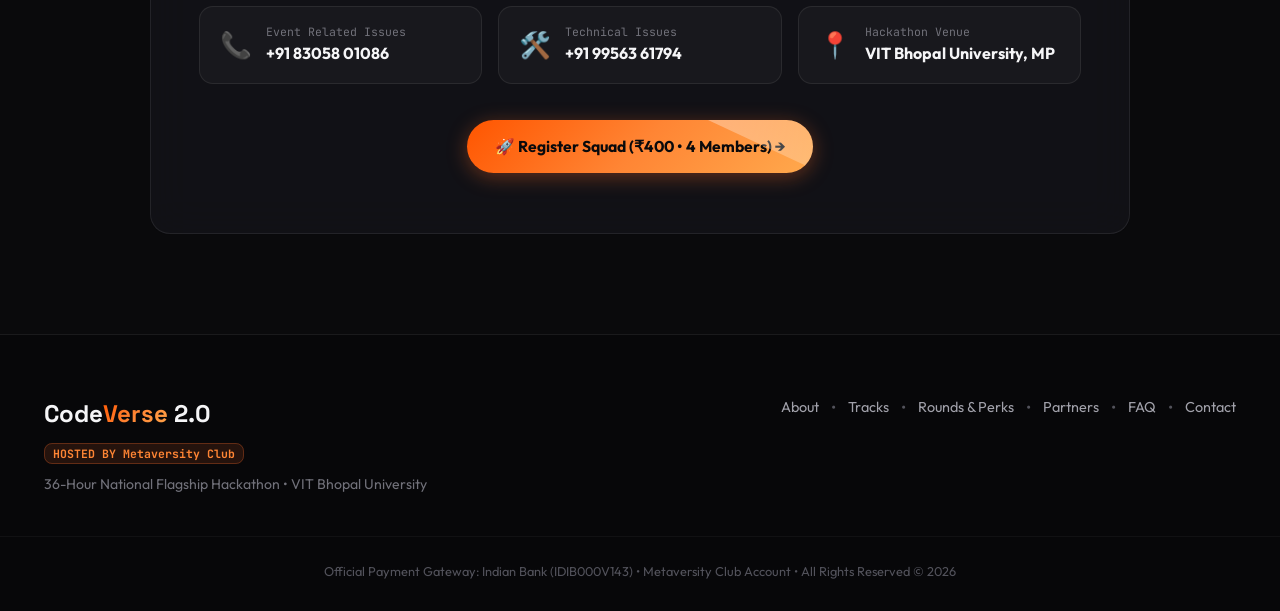
==== commit 7c25bc1a: "Update title sponsor to Parshwebcraft" ====
--- a/public/index.html
+++ b/public/index.html
@@ -201,15 +201,15 @@
 
       <div class="sponsors-wrapper">
         <!-- Title Sponsor -->
-        <a href="https://www.pwc.in/" target="_blank" rel="noopener" class="sponsor-card title-sponsor" data-reveal>
+        <a href="#" class="sponsor-card title-sponsor" data-reveal>
           <div class="sponsor-glow"></div>
           <div class="sponsor-category">Title Sponsor</div>
-          <div class="sponsor-logo-icon">
-            <img src="pwc_logo.png" alt="PwC">
+          <div class="sponsor-logo-icon" style="width: 140px; height: 140px;">
+            <img src="parshwebcraft_logo.png" alt="Parshwebcraft">
           </div>
           <div class="sponsor-info">
-            <h3 class="sponsor-heading">PwC</h3>
-            <p class="sponsor-caption">CodeVerse 2.0 is powered by PwC</p>
+            <h3 class="sponsor-heading">Parshwebcraft</h3>
+            <p class="sponsor-caption">CodeVerse 2.0 is powered by Parshwebcraft</p>
           </div>
         </a>
 
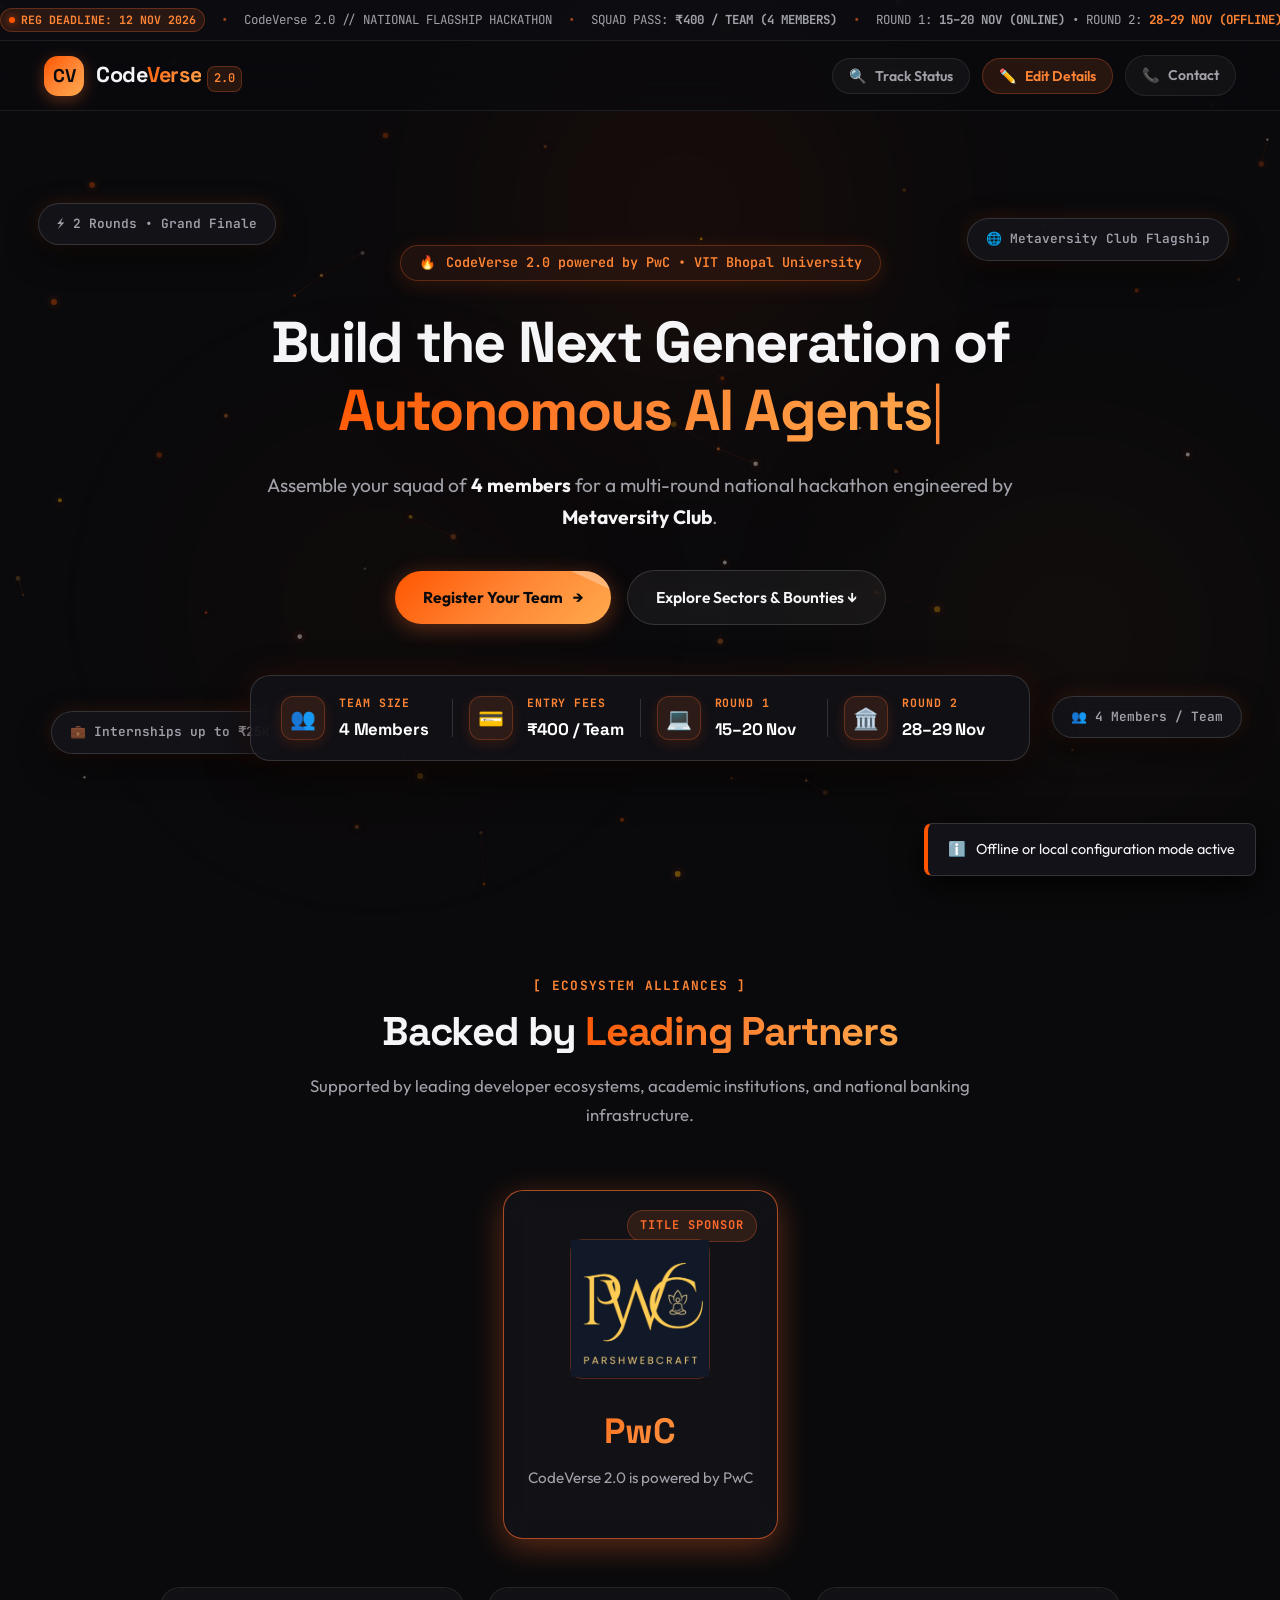
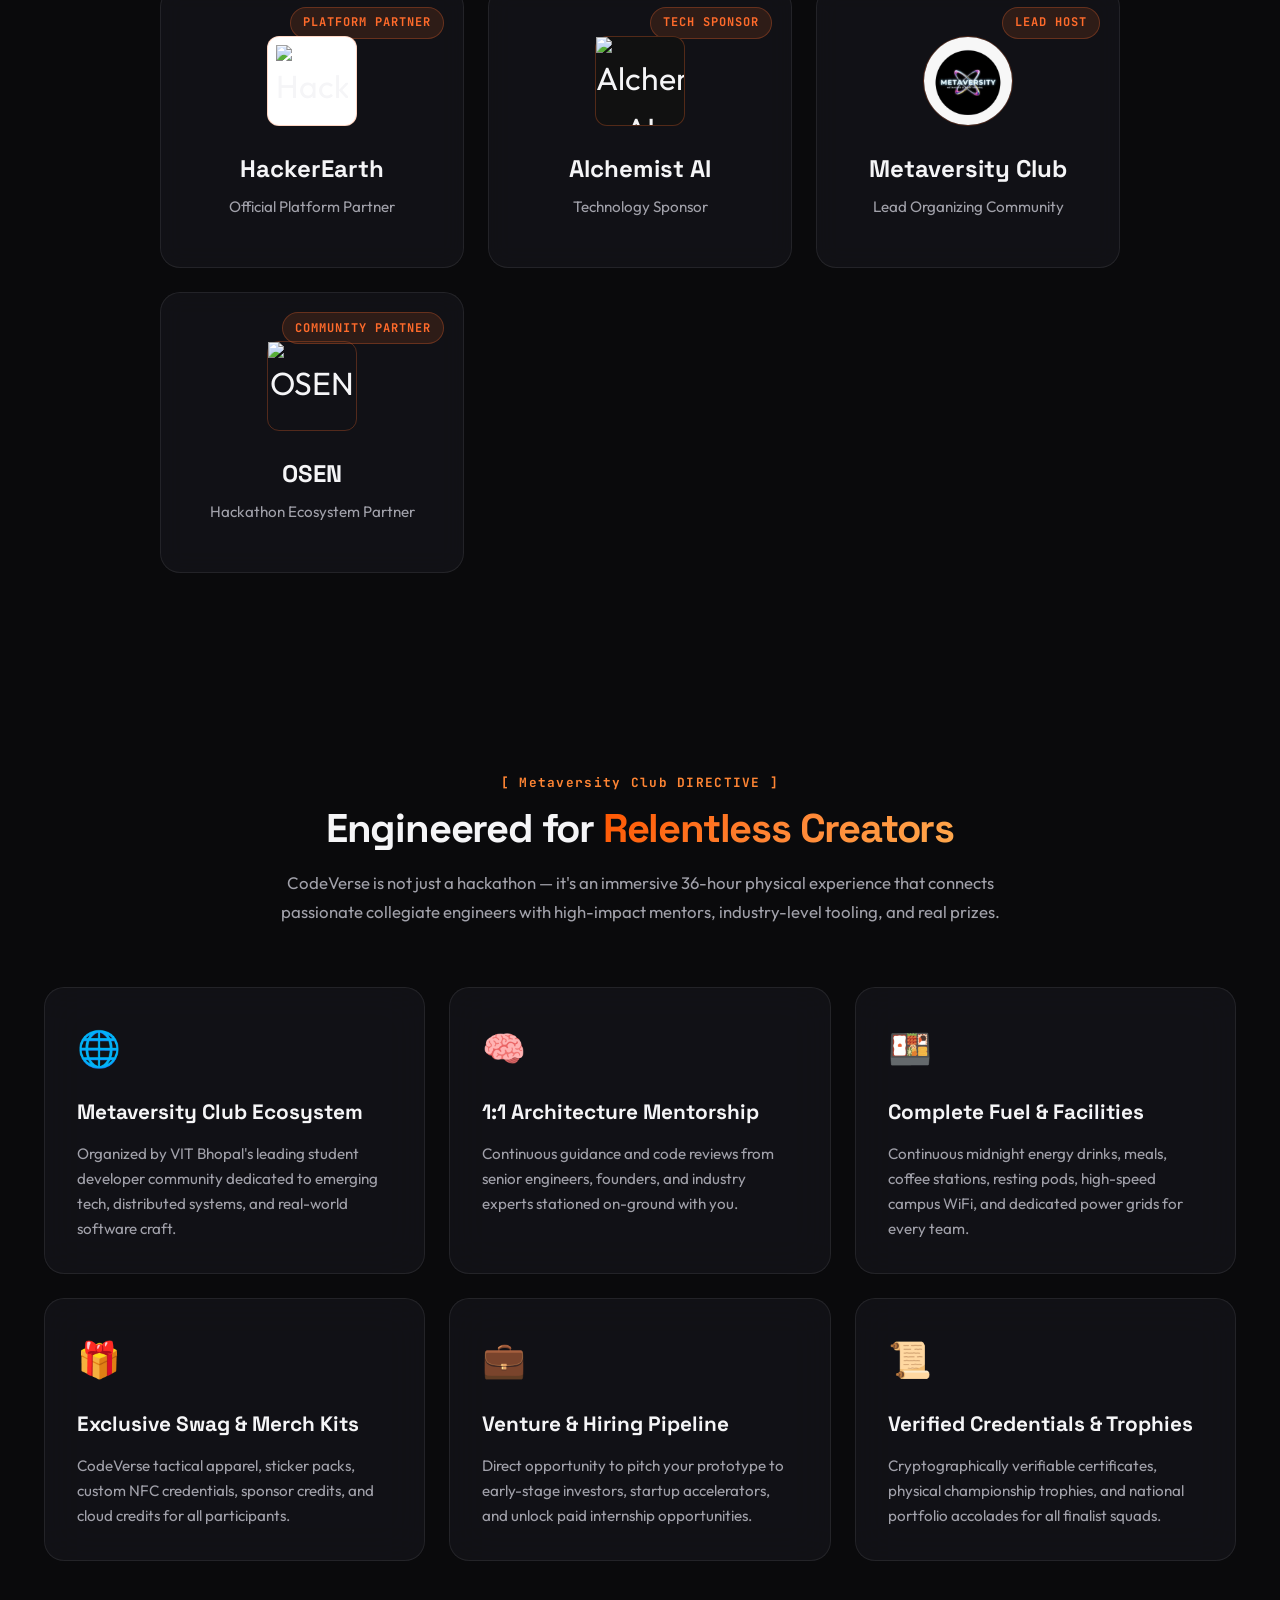
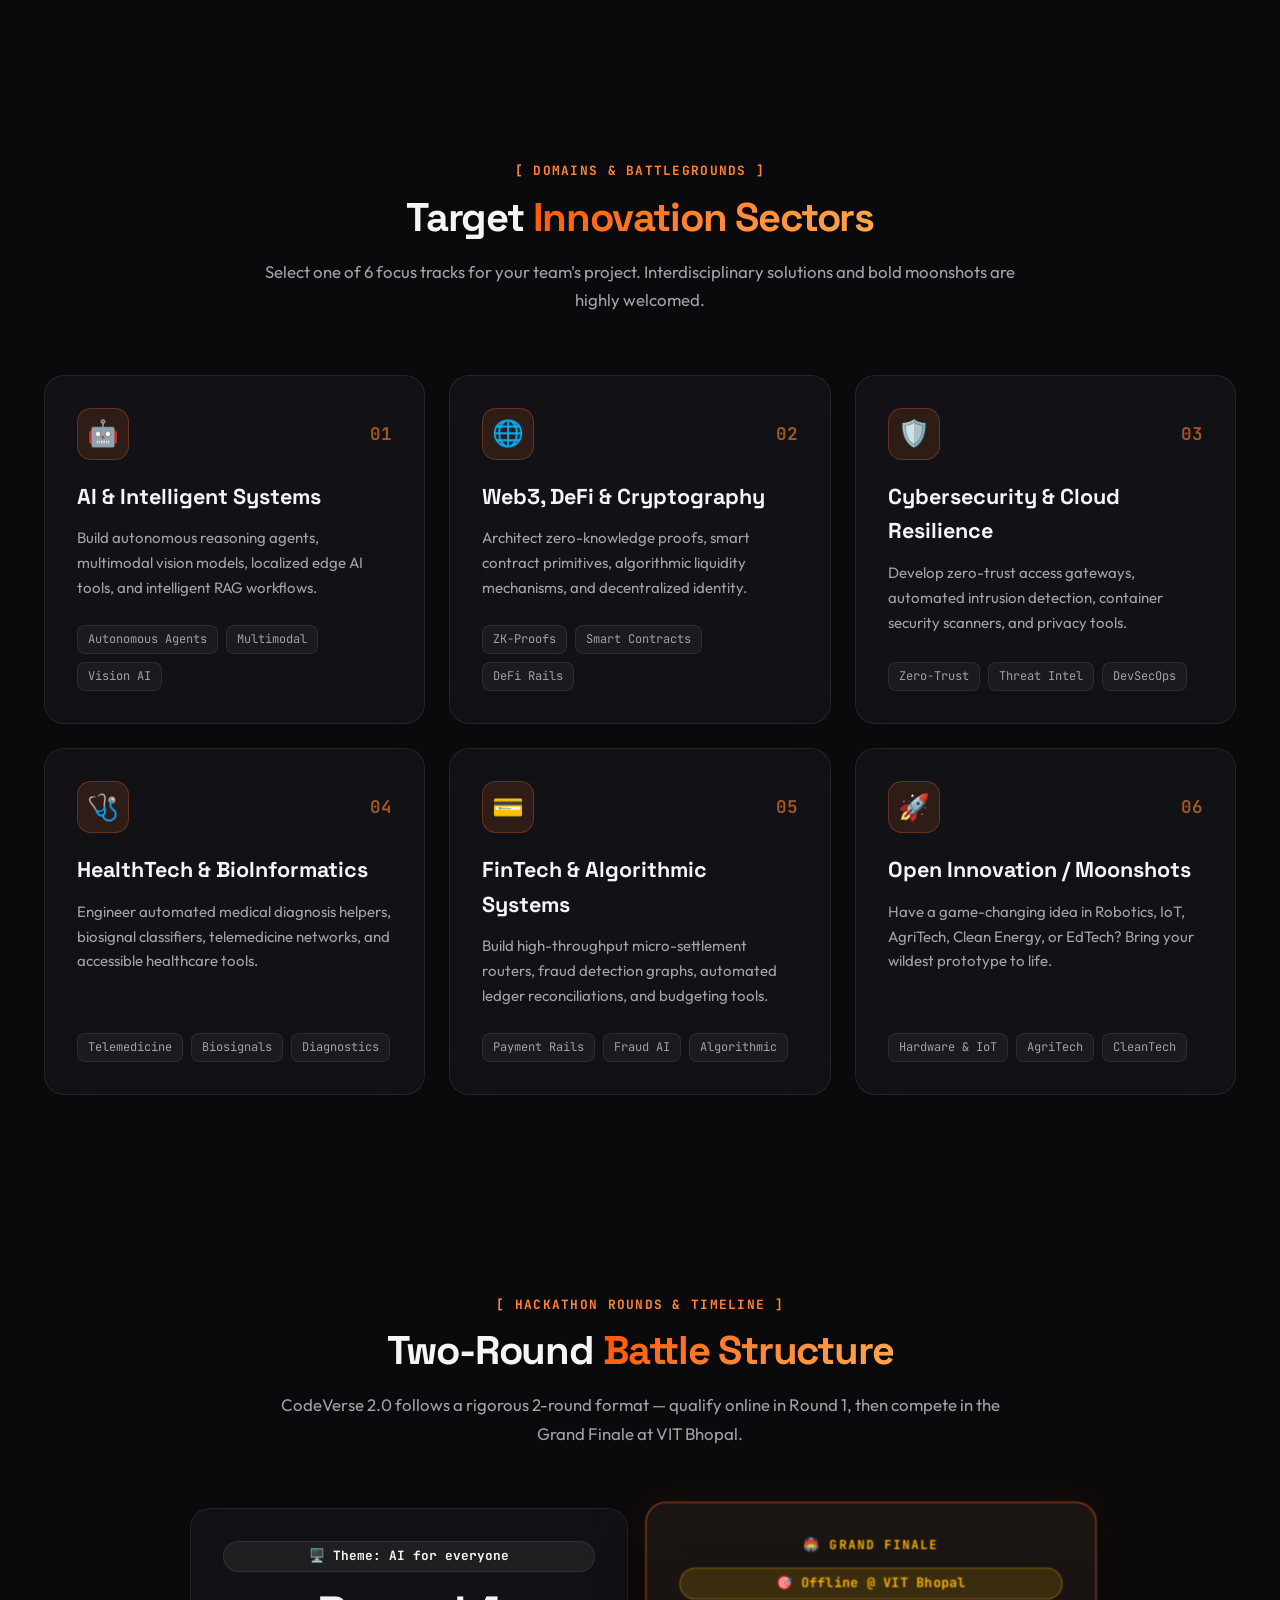
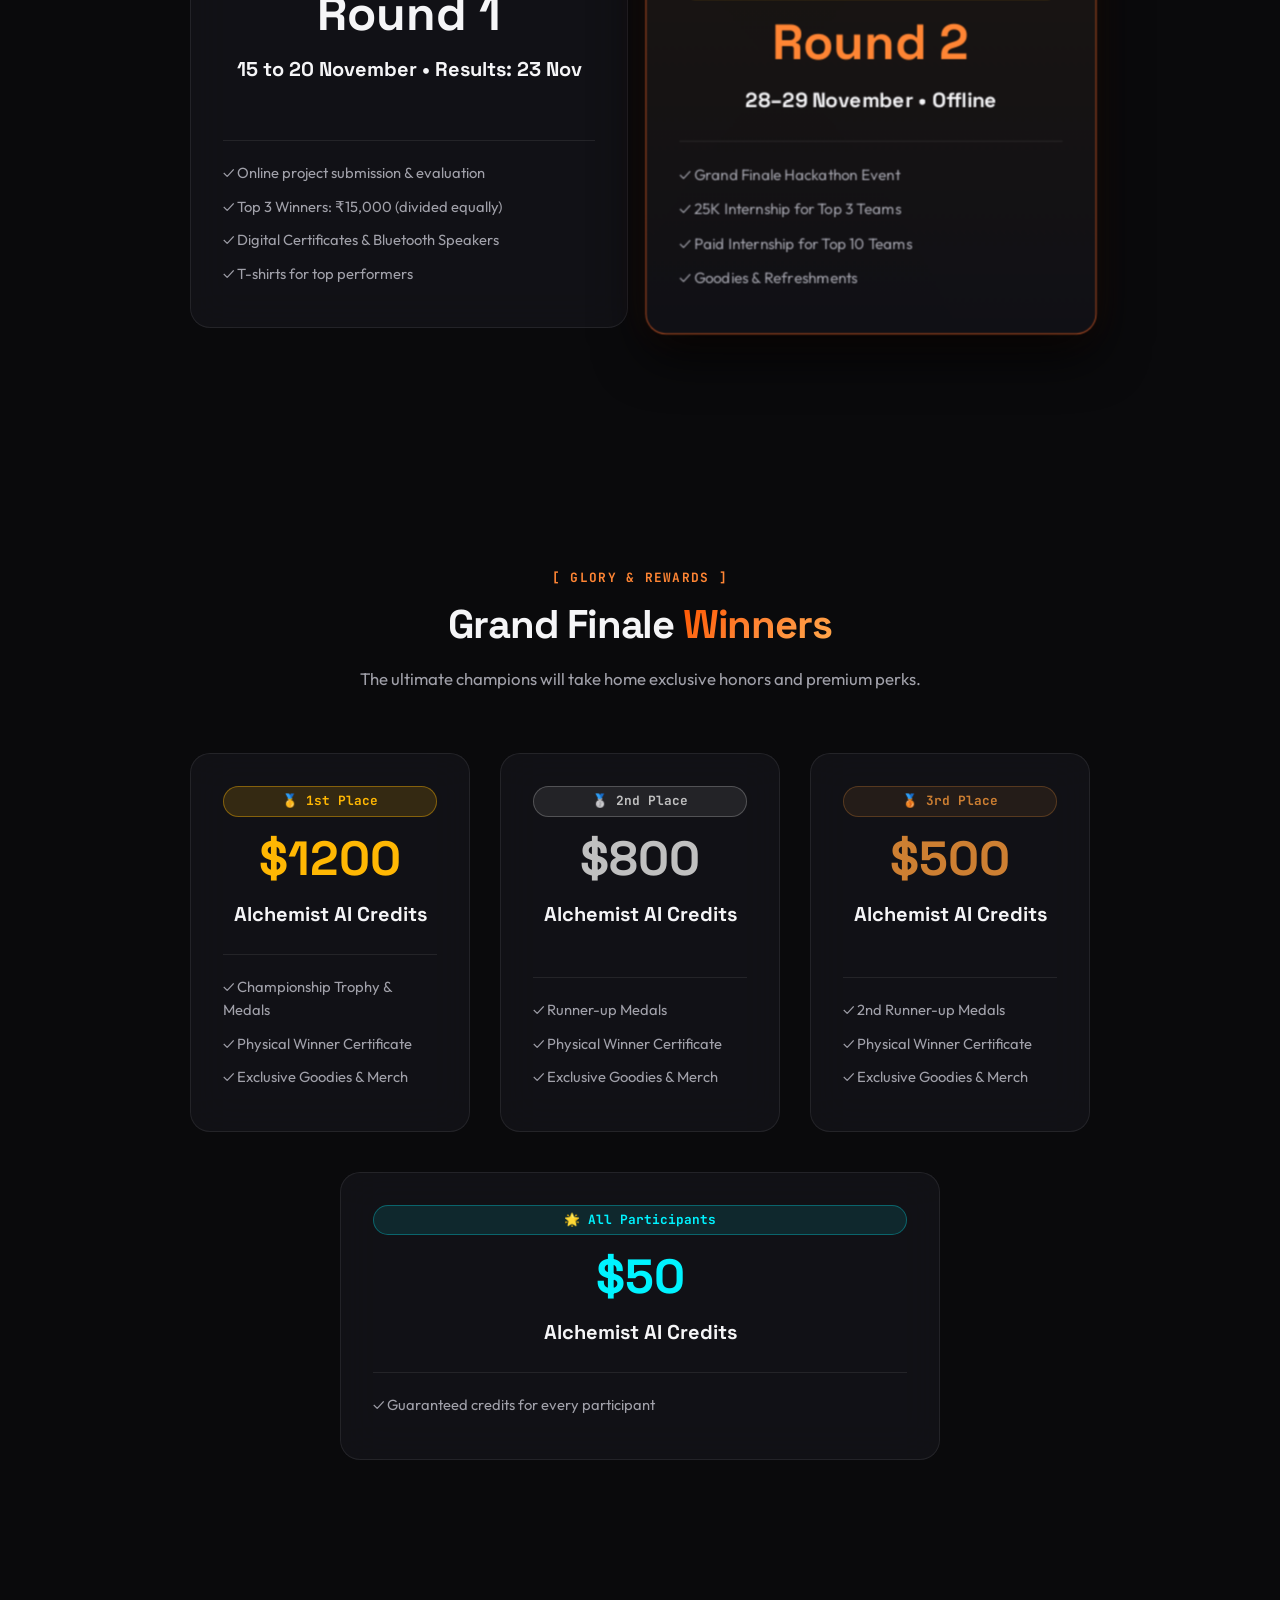
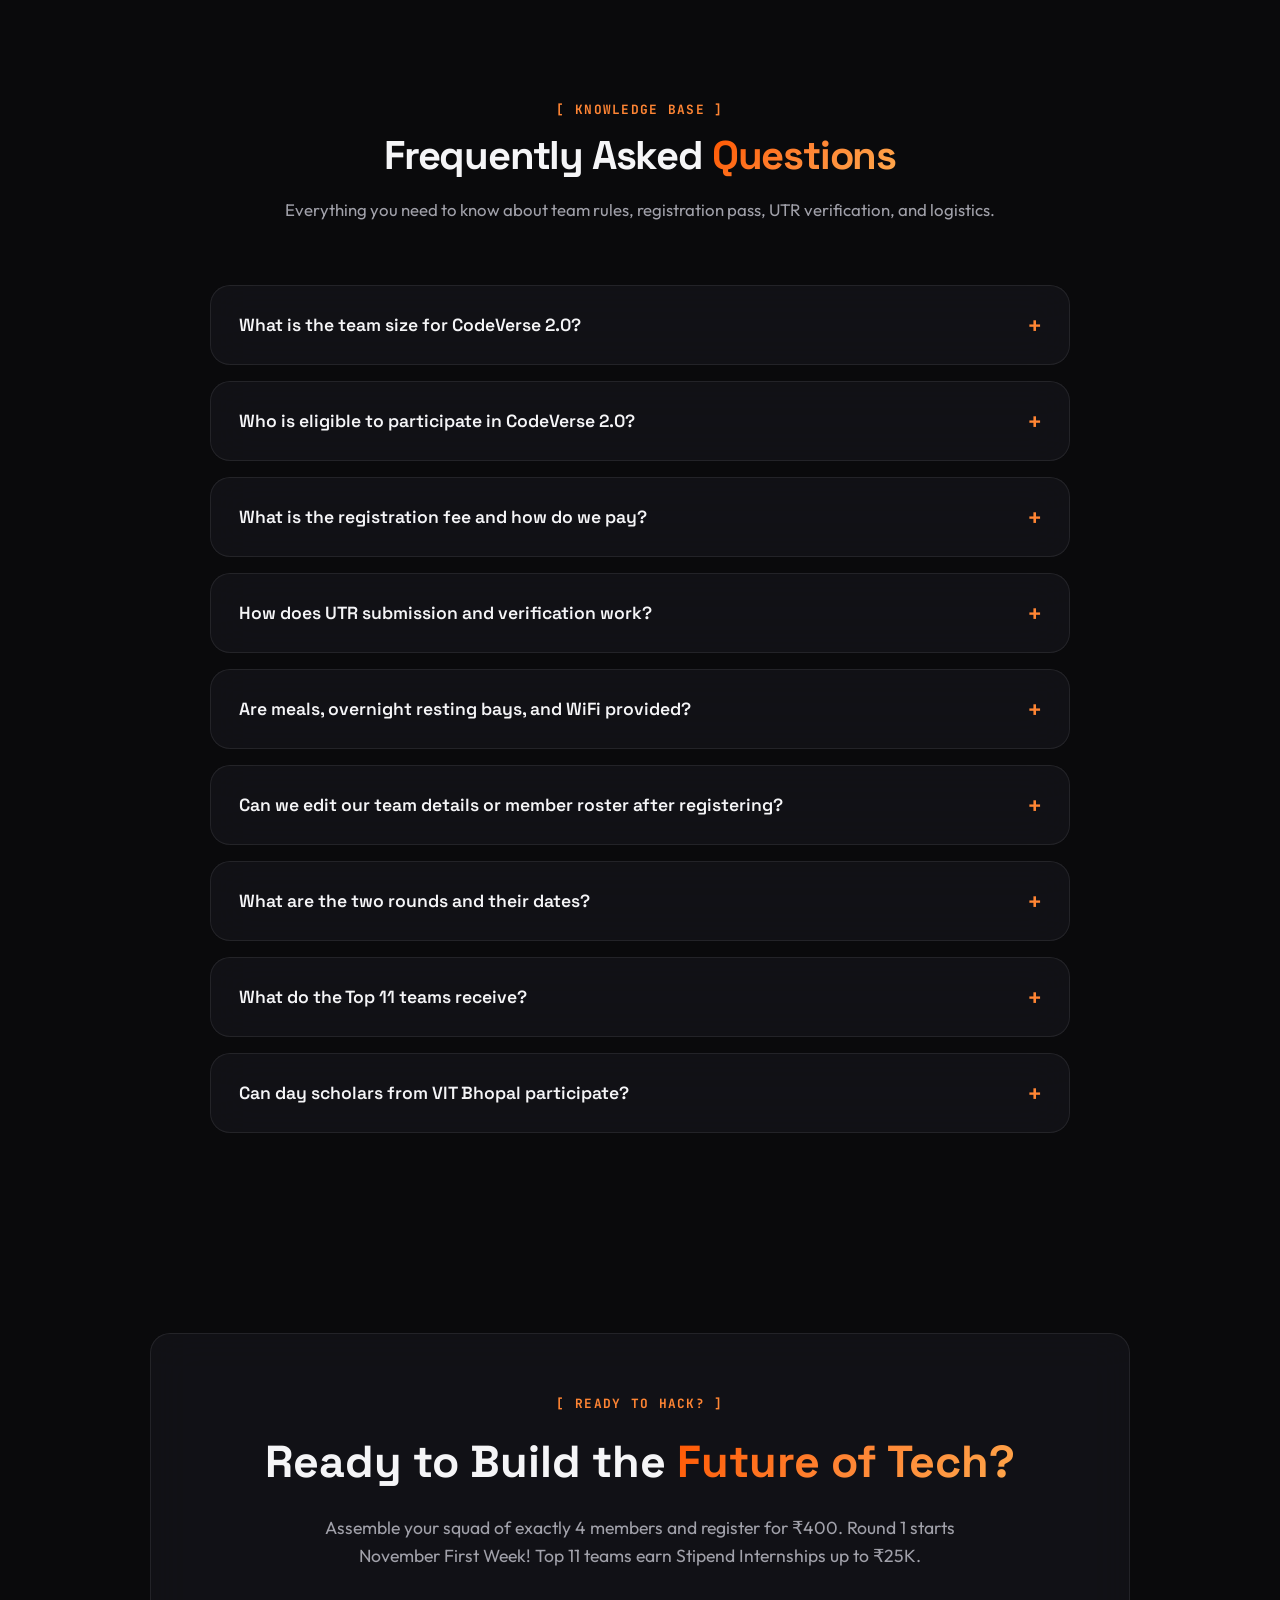
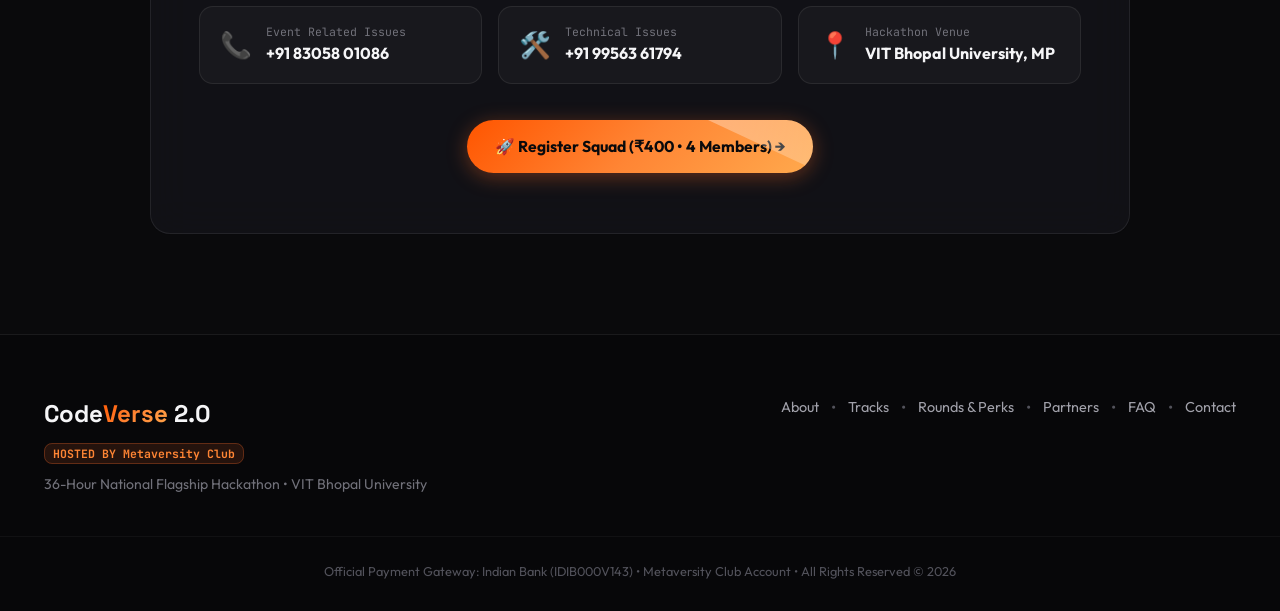
==== commit 0792e6af: "Revert Title Sponsor text back to PwC" ====
--- a/public/index.html
+++ b/public/index.html
@@ -205,11 +205,11 @@
           <div class="sponsor-glow"></div>
           <div class="sponsor-category">Title Sponsor</div>
           <div class="sponsor-logo-icon" style="width: 140px; height: 140px;">
-            <img src="parshwebcraft_logo.png" alt="Parshwebcraft">
+            <img src="parshwebcraft_logo.png" alt="PwC">
           </div>
           <div class="sponsor-info">
-            <h3 class="sponsor-heading">Parshwebcraft</h3>
-            <p class="sponsor-caption">CodeVerse 2.0 is powered by Parshwebcraft</p>
+            <h3 class="sponsor-heading">PwC</h3>
+            <p class="sponsor-caption">CodeVerse 2.0 is powered by PwC</p>
           </div>
         </a>
 
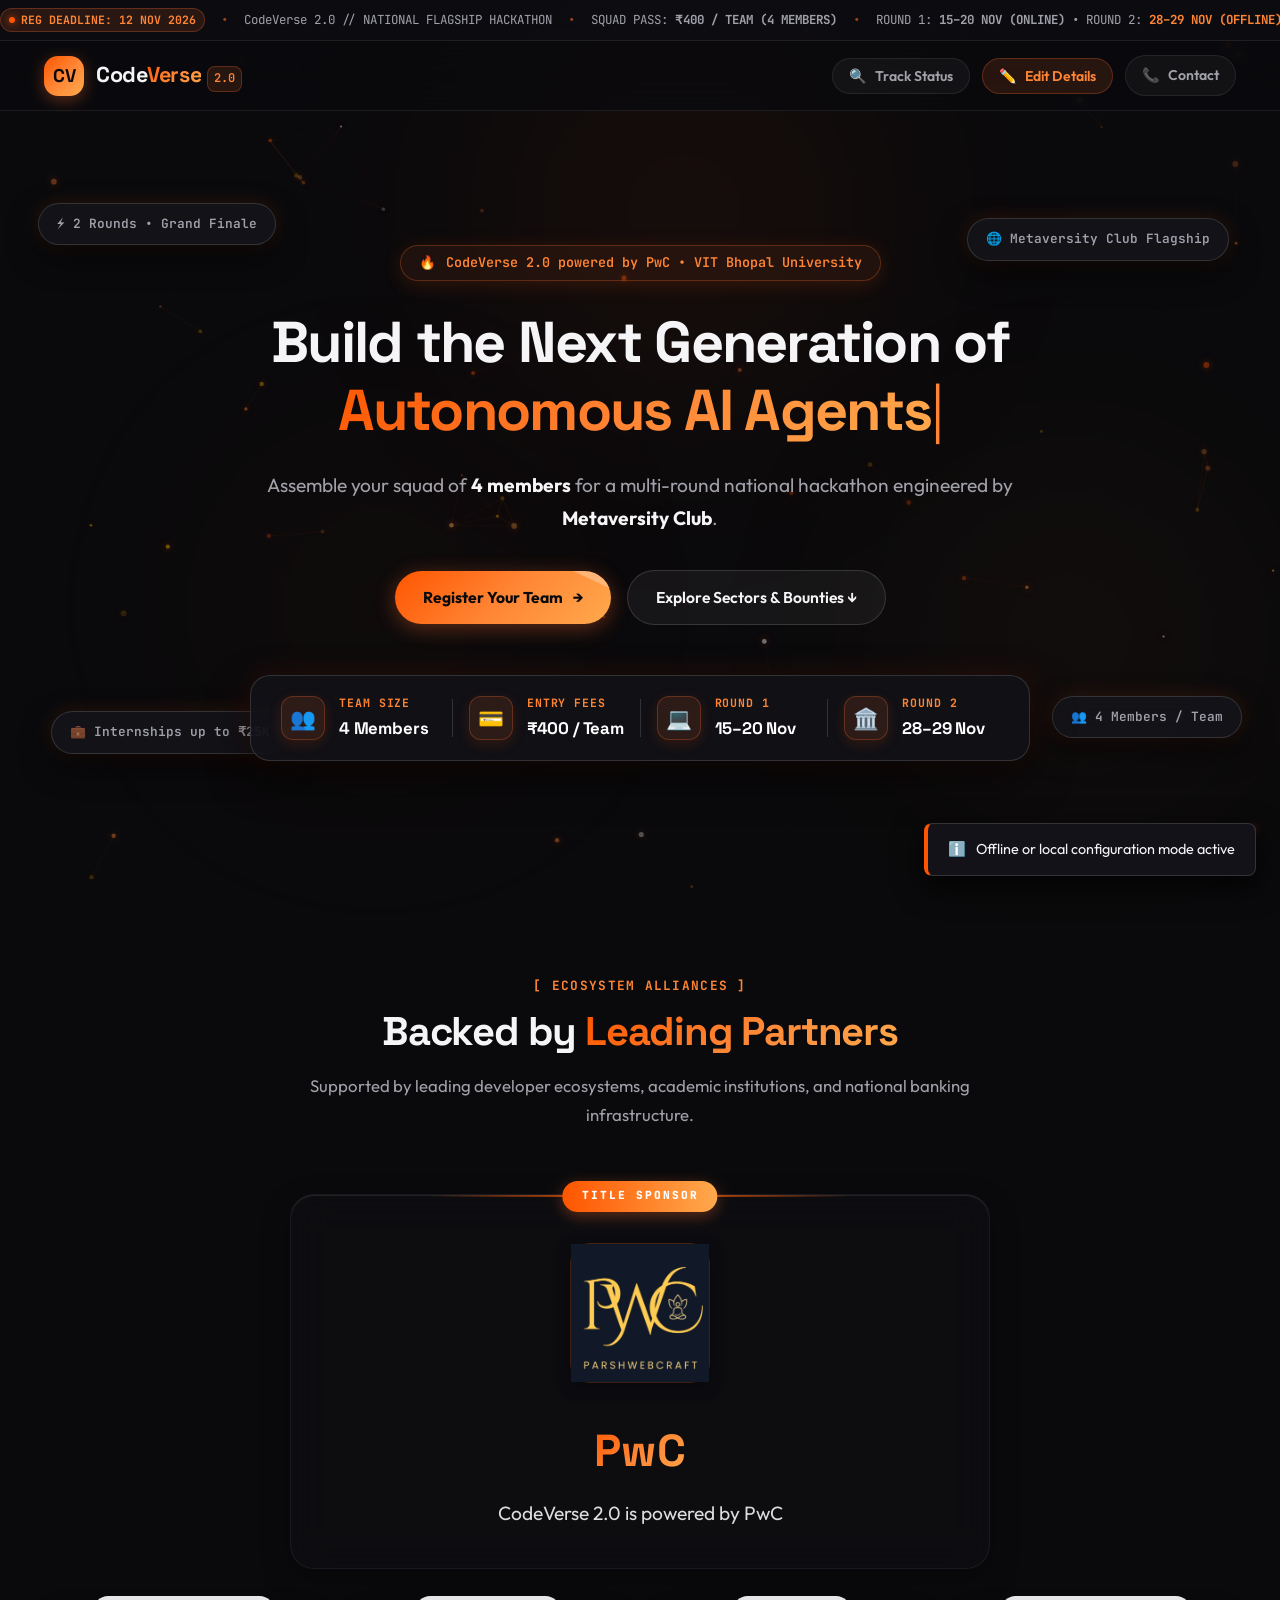
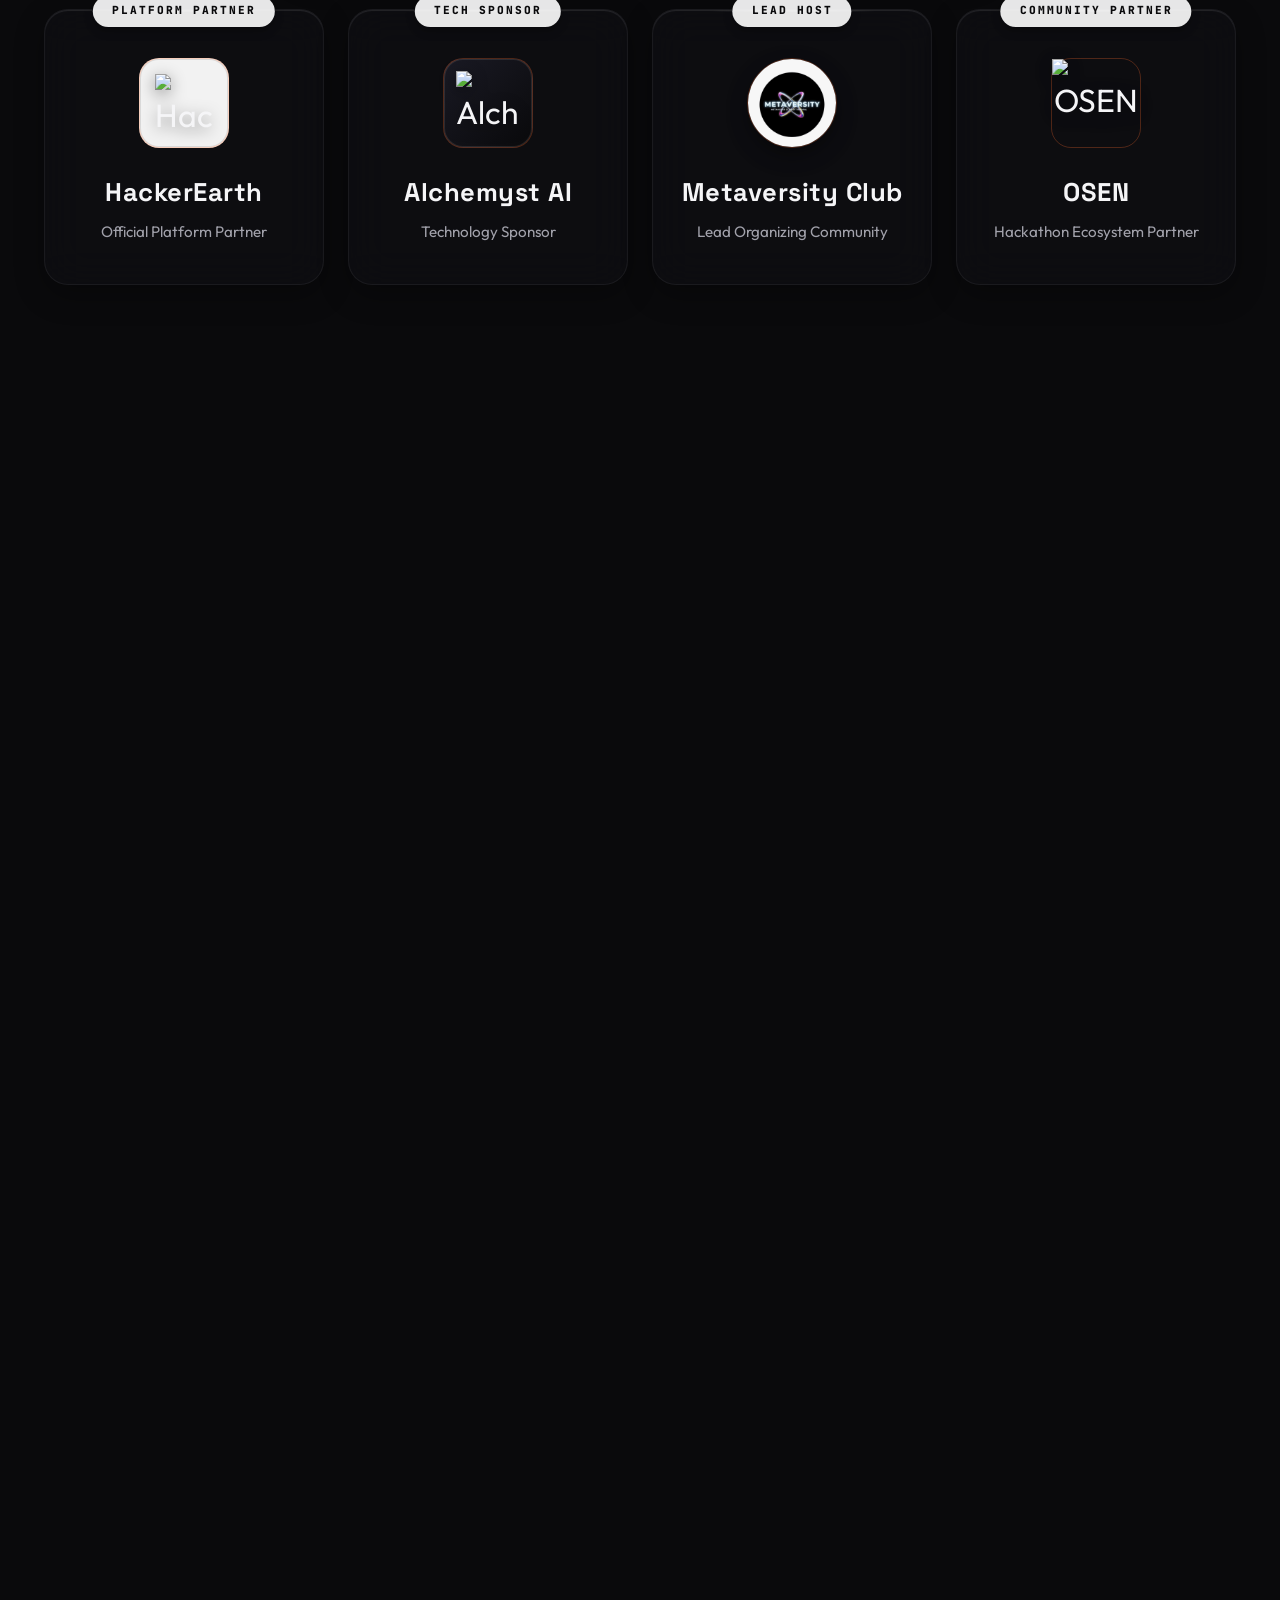
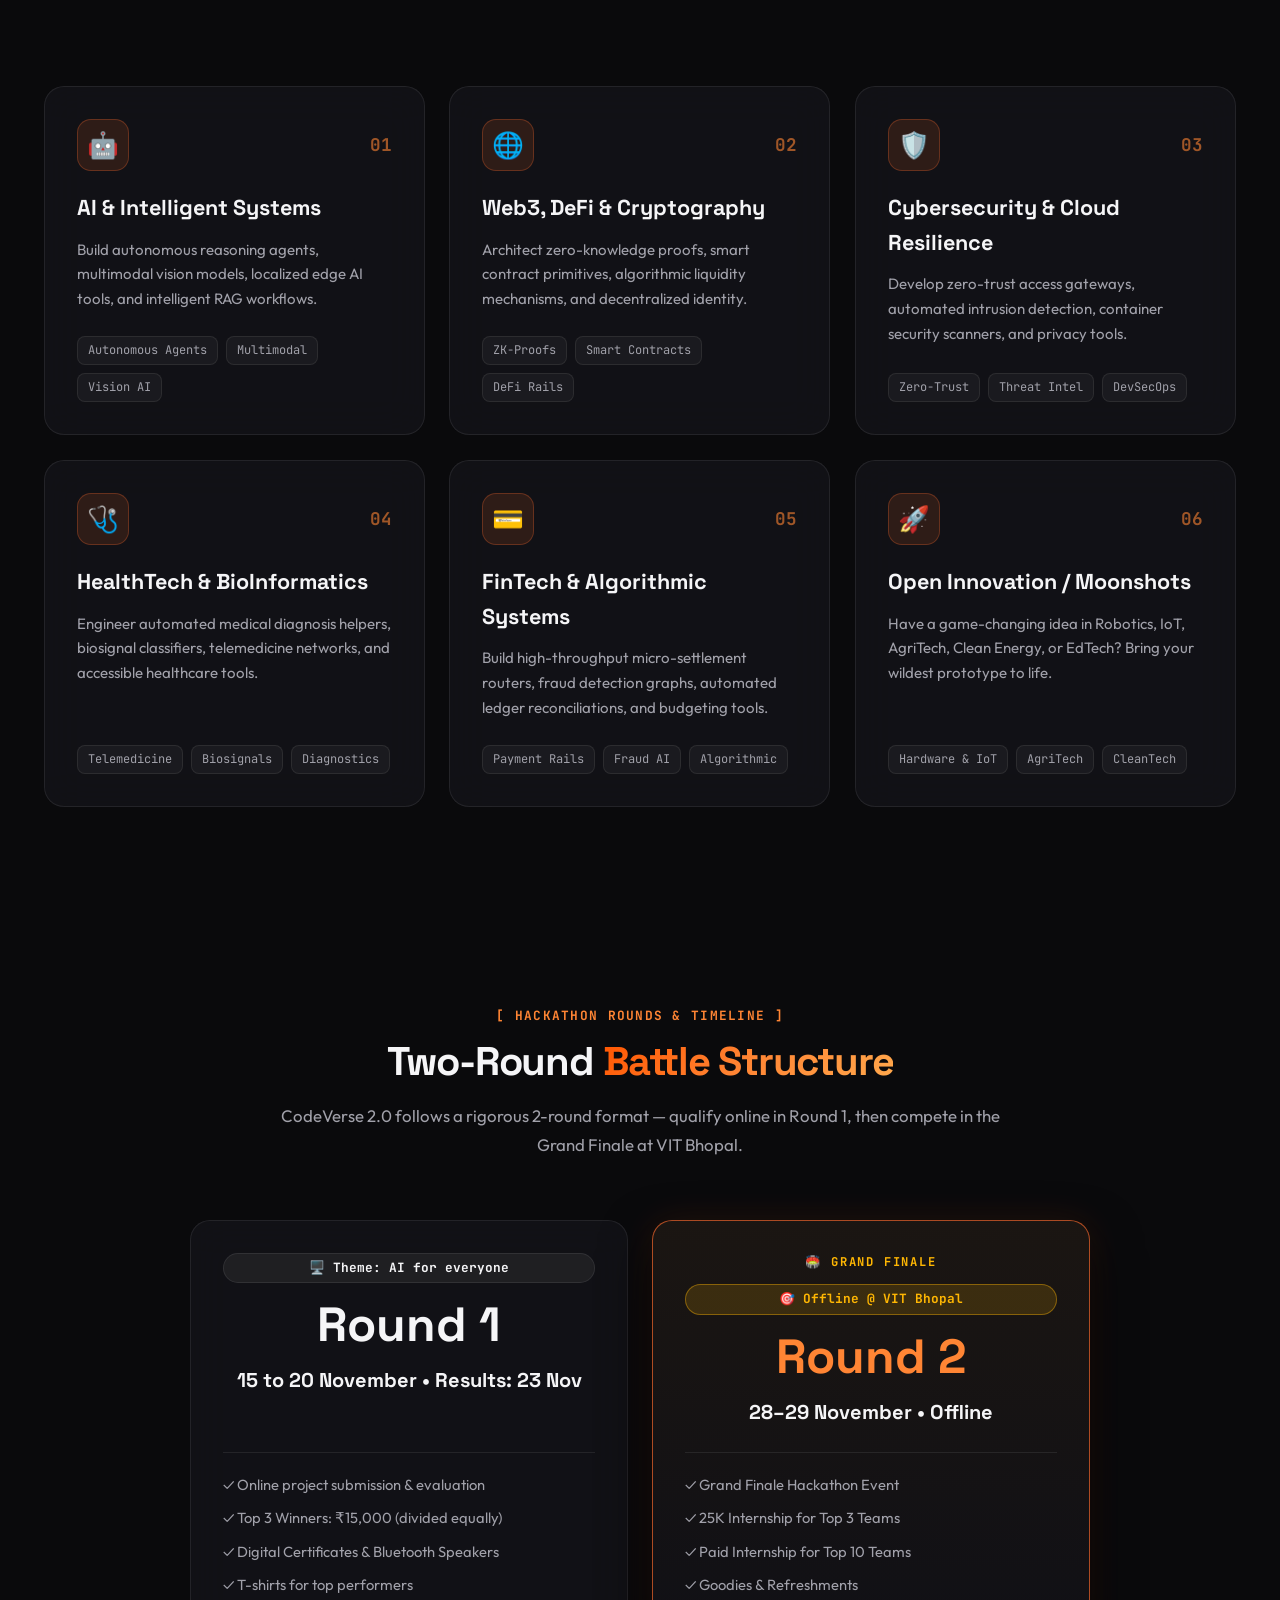
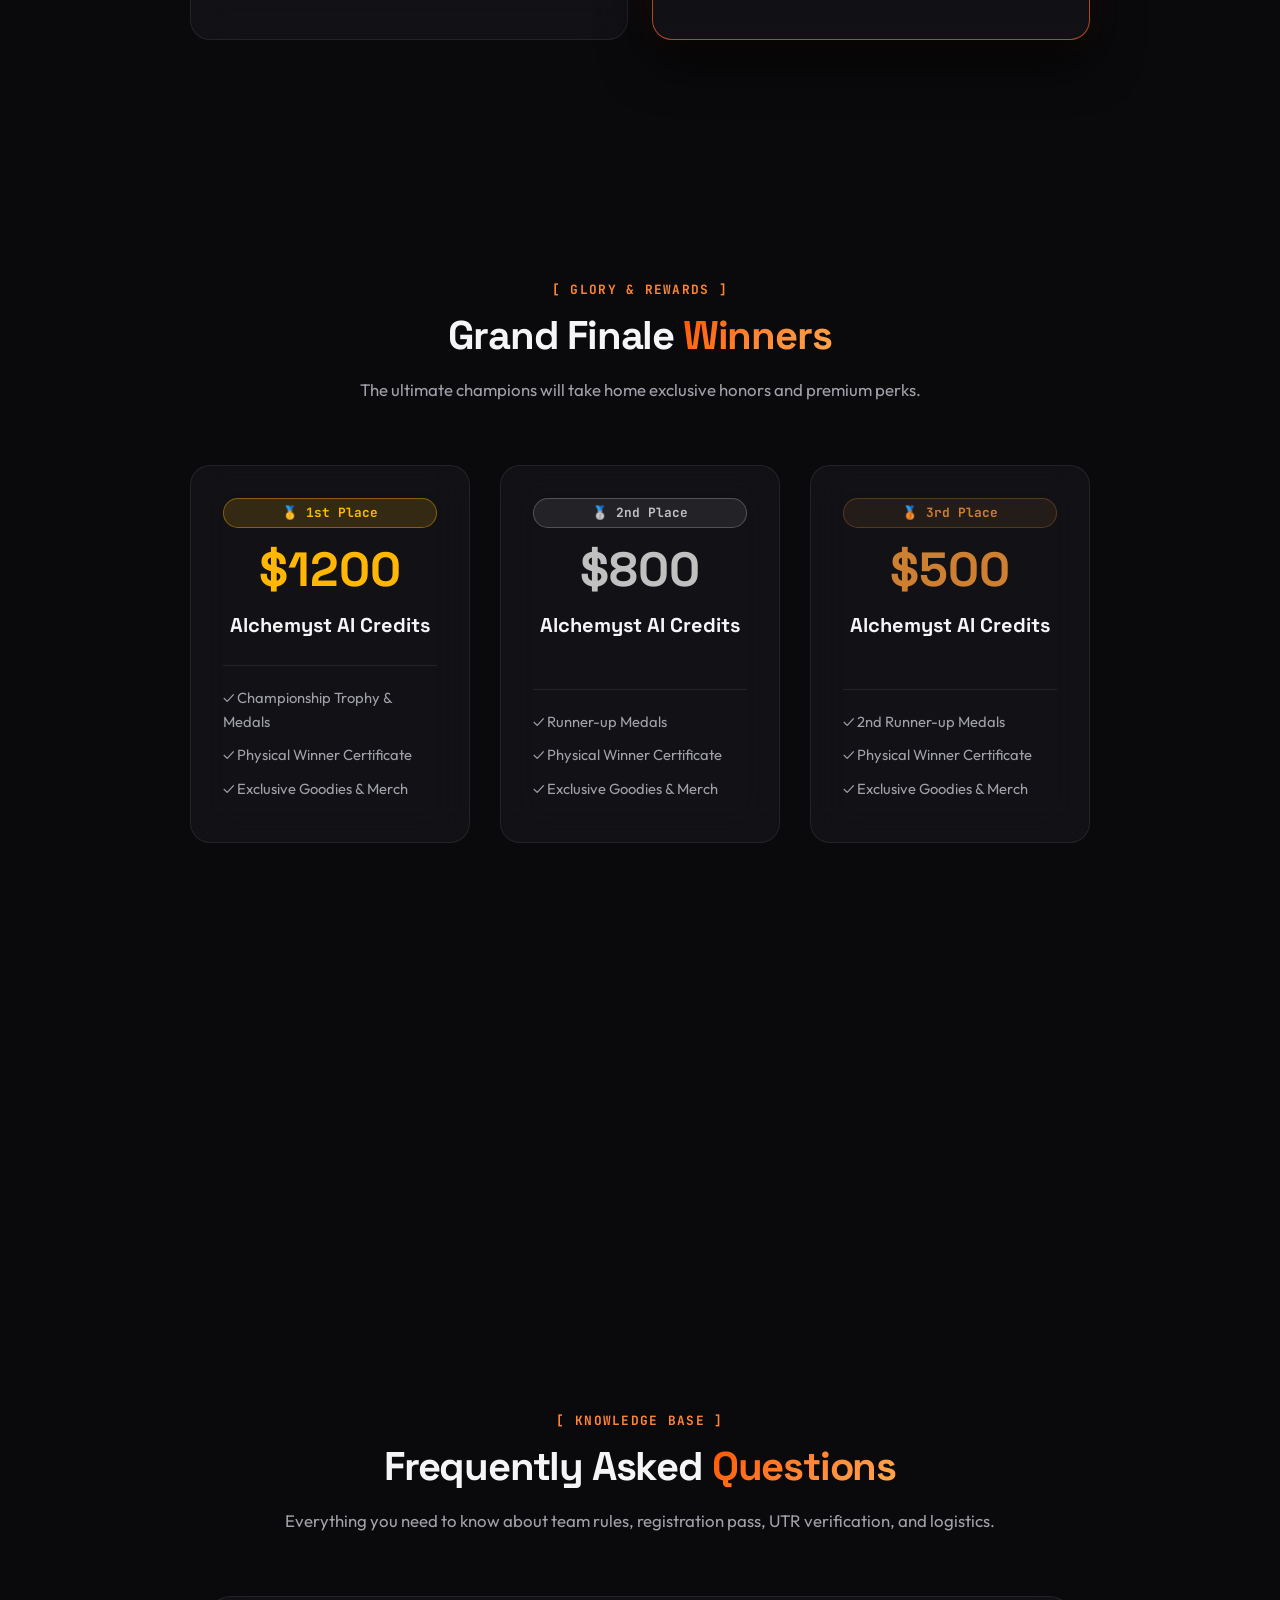
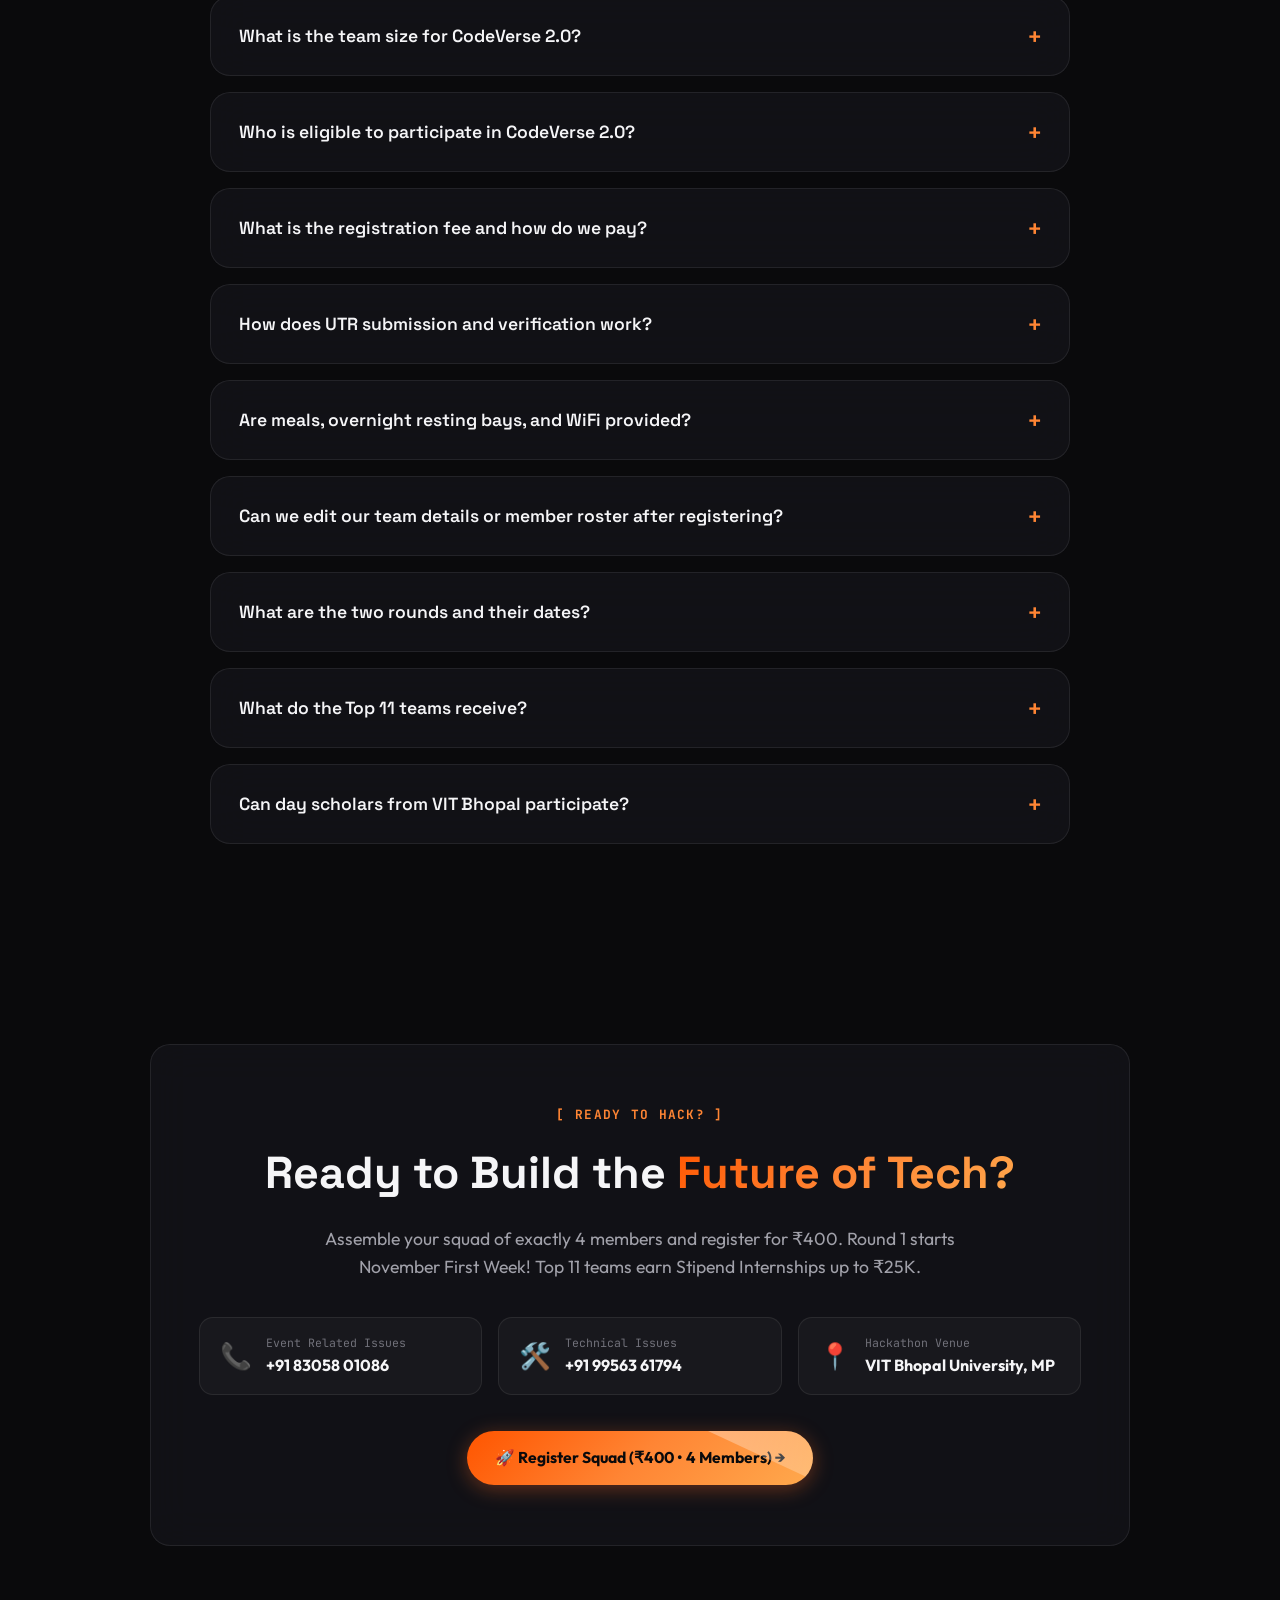
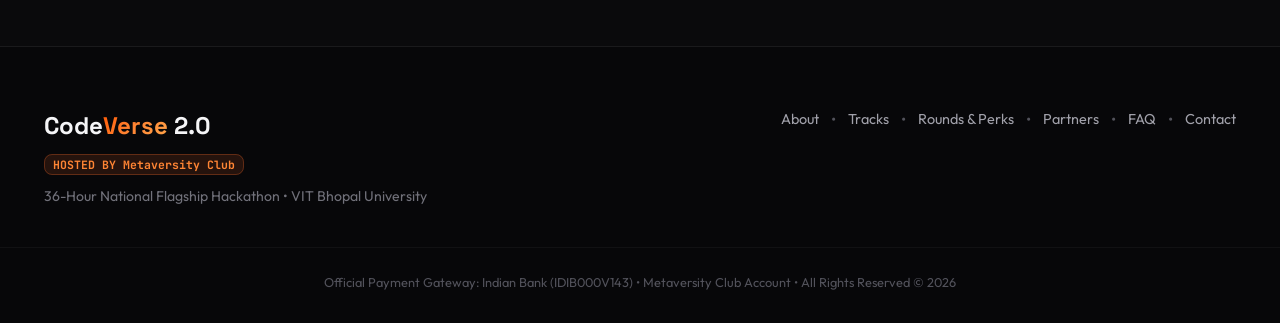
==== commit 2e466677: "Update Alchemyst AI and PwC links" ====
--- a/public/index.html
+++ b/public/index.html
@@ -201,7 +201,7 @@
 
       <div class="sponsors-wrapper">
         <!-- Title Sponsor -->
-        <a href="#" class="sponsor-card title-sponsor" data-reveal>
+        <a href="https://www.pwc.in/" target="_blank" rel="noopener" class="sponsor-card title-sponsor" data-reveal>
           <div class="sponsor-glow"></div>
           <div class="sponsor-category">Title Sponsor</div>
           <div class="sponsor-logo-icon" style="width: 140px; height: 140px;">
@@ -227,14 +227,14 @@
         </a>
 
         <!-- Technology Sponsor -->
-        <a href="https://www.alchemist.ai/" target="_blank" rel="noopener" class="sponsor-card" data-reveal>
+        <a href="https://getalchemystai.com/" target="_blank" rel="noopener" class="sponsor-card" data-reveal>
           <div class="sponsor-glow"></div>
           <div class="sponsor-category">Tech Sponsor</div>
           <div class="sponsor-logo-icon bg-dark">
-            <img src="https://ui-avatars.com/api/?name=Alchemist+AI&background=0D8ABC&color=fff&size=128" alt="Alchemist AI">
+            <img src="alchemyst_logo.jpg" alt="Alchemyst AI">
           </div>
           <div class="sponsor-info">
-            <h3 class="sponsor-heading">Alchemist AI</h3>
+            <h3 class="sponsor-heading">Alchemyst AI</h3>
             <p class="sponsor-caption">Technology Sponsor</p>
           </div>
         </a>
@@ -536,7 +536,7 @@
           <div class="card-glow"></div>
           <div class="prize-rank-pill gold-pill">🥇 1st Place</div>
           <div class="prize-val" style="color: #ffb703;">$1200</div>
-          <h3 class="prize-title">Alchemist AI Credits</h3>
+          <h3 class="prize-title">Alchemyst AI Credits</h3>
           <ul class="prize-list">
             <li>✓ Championship Trophy & Medals</li>
             <li>✓ Physical Winner Certificate</li>
@@ -549,7 +549,7 @@
           <div class="card-glow"></div>
           <div class="prize-rank-pill" style="background: rgba(192, 192, 192, 0.1); color: #c0c0c0; border-color: rgba(192, 192, 192, 0.3);">🥈 2nd Place</div>
           <div class="prize-val" style="color: #c0c0c0;">$800</div>
-          <h3 class="prize-title">Alchemist AI Credits</h3>
+          <h3 class="prize-title">Alchemyst AI Credits</h3>
           <ul class="prize-list">
             <li>✓ Runner-up Medals</li>
             <li>✓ Physical Winner Certificate</li>
@@ -562,7 +562,7 @@
           <div class="card-glow"></div>
           <div class="prize-rank-pill" style="background: rgba(205, 127, 50, 0.1); color: #cd7f32; border-color: rgba(205, 127, 50, 0.3);">🥉 3rd Place</div>
           <div class="prize-val" style="color: #cd7f32;">$500</div>
-          <h3 class="prize-title">Alchemist AI Credits</h3>
+          <h3 class="prize-title">Alchemyst AI Credits</h3>
           <ul class="prize-list">
             <li>✓ 2nd Runner-up Medals</li>
             <li>✓ Physical Winner Certificate</li>
@@ -577,7 +577,7 @@
           <div class="card-glow"></div>
           <div class="prize-rank-pill" style="background: rgba(0, 243, 255, 0.1); color: #00f3ff; border-color: rgba(0, 243, 255, 0.3);">🌟 All Participants</div>
           <div class="prize-val" style="color: #00f3ff;">$50</div>
-          <h3 class="prize-title">Alchemist AI Credits</h3>
+          <h3 class="prize-title">Alchemyst AI Credits</h3>
           <ul class="prize-list">
             <li>✓ Guaranteed credits for every participant</li>
           </ul>
--- a/public/styles.css
+++ b/public/styles.css
@@ -3023,25 +3023,22 @@
     gap: 12px;
   }
 }
-/* ================= NEW SPONSORS GRID ================= */
+/* ================= NEW SPONSORS HORIZONTAL PANELS ================= */
 .sponsors-wrapper {
   display: grid;
-  grid-template-columns: repeat(auto-fit, minmax(260px, 1fr));
+  grid-template-columns: repeat(4, 1fr);
   gap: 1.5rem;
-  margin-top: 3rem;
+  margin-top: 4rem;
   width: 100%;
+  max-width: 1200px;
+  margin-left: auto;
+  margin-right: auto;
 }
 
 .sponsors-wrapper .title-sponsor {
   grid-column: 1 / -1;
-  max-width: 600px;
-  margin: 0 auto 1.5rem auto;
-  border-color: var(--copper-border-bright);
-  box-shadow: 0 8px 32px var(--copper-glow);
-}
-
-.sponsors-wrapper .title-sponsor .sponsor-glow {
-  background: radial-gradient(circle at center, var(--copper-subtle), transparent 70%);
+  max-width: 700px;
+  margin: 0 auto 1rem auto;
 }
 
 .sponsor-card {
@@ -3050,23 +3047,47 @@
   flex-direction: column;
   align-items: center;
   text-align: center;
-  background: var(--bg-card);
-  border: 1px solid var(--border-glass);
-  border-radius: var(--radius-lg, 16px);
-  padding: 3rem 1.5rem;
+  background: rgba(15, 15, 20, 0.6);
+  border: 1px solid rgba(255, 255, 255, 0.06);
+  border-radius: 24px;
+  padding: 3rem 1.5rem 2.5rem 1.5rem;
   text-decoration: none;
   color: inherit;
-  transition: all 0.4s cubic-bezier(0.175, 0.885, 0.32, 1.275);
-  overflow: hidden;
-  backdrop-filter: blur(12px);
-  -webkit-backdrop-filter: blur(12px);
+  transition: all 0.5s cubic-bezier(0.175, 0.885, 0.32, 1.275);
+  overflow: visible;
+  backdrop-filter: blur(20px);
+  -webkit-backdrop-filter: blur(20px);
+  width: 100%;
+
+  box-shadow: inset 0 1px 1px rgba(255, 255, 255, 0.1), 0 10px 30px rgba(0, 0, 0, 0.3);
+}
+
+.sponsor-card::before {
+  content: '';
+  position: absolute;
+  top: 0; left: 20%; right: 20%;
+  height: 2px;
+  background: linear-gradient(90deg, transparent, rgba(255, 255, 255, 0.3), transparent);
+  opacity: 0.5;
+  transition: 0.4s ease;
+  border-radius: 2px;
+}
+
+.title-sponsor::before {
+  background: linear-gradient(90deg, transparent, var(--copper-hot), transparent);
+  opacity: 1;
 }
 
 .sponsor-card:hover {
-  transform: translateY(-8px);
-  border-color: var(--copper-border);
-  background: var(--bg-card-hover);
-  box-shadow: var(--shadow-card-hover);
+  transform: translateY(-8px) scale(1.03);
+  border-color: rgba(255, 255, 255, 0.2);
+  background: rgba(30, 30, 40, 0.7);
+  box-shadow: inset 0 1px 1px rgba(255, 255, 255, 0.2), 0 20px 40px rgba(0, 0, 0, 0.5), 0 0 40px rgba(255, 107, 0, 0.15);
+}
+
+.sponsor-card:hover::before {
+  opacity: 1;
+  background: linear-gradient(90deg, transparent, var(--copper), transparent);
 }
 
 .sponsor-glow {
@@ -3076,7 +3097,7 @@
   transform: translate(-50%, -50%);
   width: 150%;
   height: 150%;
-  background: radial-gradient(circle at center, rgba(255, 255, 255, 0.03), transparent 60%);
+  background: radial-gradient(circle at center, rgba(255, 107, 0, 0.12), transparent 50%);
   opacity: 0;
   transition: opacity 0.5s ease;
   z-index: 0;
@@ -3087,22 +3108,37 @@
   opacity: 1;
 }
 
+/* Category Badge - Floating Pill Style */
 .sponsor-category {
   position: absolute;
-  top: 1.2rem;
-  right: 1.2rem;
-  font-size: 0.75rem;
-  font-weight: 700;
+  top: -14px;
+  left: 50%;
+  transform: translateX(-50%);
+  font-size: 0.7rem;
+  font-weight: 800;
   text-transform: uppercase;
-  letter-spacing: 1px;
-  color: var(--copper);
-  background: var(--copper-subtle);
-  padding: 0.35rem 0.75rem;
+  letter-spacing: 2px;
+  color: var(--bg-base);
+  background: rgba(255, 255, 255, 0.9);
+  padding: 0.4rem 1.2rem;
   border-radius: 20px;
-  border: 1px solid var(--copper-border);
-  z-index: 1;
-}
-
+  z-index: 2;
+  white-space: nowrap;
+  box-shadow: 0 4px 10px rgba(0,0,0,0.3);
+  transition: all 0.3s ease;
+}
+
+.title-sponsor .sponsor-category {
+  background: linear-gradient(90deg, var(--copper-hot), var(--copper-soft));
+  color: #fff;
+  box-shadow: 0 4px 15px var(--copper-glow);
+}
+
+.sponsor-card:hover .sponsor-category {
+  top: -18px;
+}
+
+/* Icons */
 .sponsor-logo-icon {
   position: relative;
   width: 90px;
@@ -3111,10 +3147,16 @@
   align-items: center;
   justify-content: center;
   margin-bottom: 1.5rem;
-  border-radius: 12px;
+  border-radius: 20px;
   background: transparent;
-  z-index: 1;
-  transition: transform 0.4s cubic-bezier(0.175, 0.885, 0.32, 1.275);
+  z-index: 2;
+  transition: transform 0.5s cubic-bezier(0.175, 0.885, 0.32, 1.275);
+}
+
+.title-sponsor .sponsor-logo-icon {
+  width: 150px;
+  height: 150px;
+  margin-bottom: 2rem;
 }
 
 .sponsor-card:hover .sponsor-logo-icon {
@@ -3125,44 +3167,58 @@
   width: 100%;
   height: 100%;
   object-fit: contain;
-}
-
+  filter: drop-shadow(0 4px 8px rgba(0,0,0,0.4));
+}
+
+/* Optional logo background overrides */
 .sponsor-logo-icon.bg-white {
-  background: #ffffff;
-  padding: 8px;
+  background: rgba(255, 255, 255, 0.95);
+  padding: 15px;
+  box-shadow: inset 0 0 0 1px rgba(0,0,0,0.1);
 }
 
 .sponsor-logo-icon.bg-dark {
-  background: #111111;
+  background: linear-gradient(135deg, #1a1a24, #0a0a0c);
+  padding: 12px;
+  box-shadow: inset 0 0 0 1px rgba(255,255,255,0.1);
 }
 
 .sponsor-logo-icon.rounded-full {
   border-radius: 50%;
   overflow: hidden;
+  box-shadow: 0 8px 20px rgba(0,0,0,0.4);
 }
 
 .sponsor-logo-icon.rounded-full img {
   object-fit: cover;
-}
-
+  filter: none;
+}
+
+/* Text Content */
 .sponsor-info {
   position: relative;
-  z-index: 1;
+  z-index: 2;
+  display: flex;
+  flex-direction: column;
+  justify-content: center;
+  align-items: center;
 }
 
 .sponsor-heading {
-  font-size: 1.5rem;
+  font-size: 1.6rem;
   font-weight: 700;
   margin: 0 0 0.5rem 0;
   font-family: var(--font-display);
   color: var(--text-main);
+  letter-spacing: 0.5px;
 }
 
 .title-sponsor .sponsor-heading {
-  font-size: 2.2rem;
+  font-size: 2.8rem;
   background: var(--grad-copper);
   -webkit-background-clip: text;
   -webkit-text-fill-color: transparent;
+  margin-bottom: 0.8rem;
 }
 
 .sponsor-caption {
@@ -3171,3 +3227,43 @@
   margin: 0;
   line-height: 1.5;
 }
+
+.title-sponsor .sponsor-caption {
+  font-size: 1.2rem;
+  color: var(--text-main);
+  opacity: 0.9;
+}
+
+
+/* ================= SCROLL REVEAL ANIMATIONS ================= */
+[data-reveal] {
+  opacity: 0;
+  transform: translateY(40px) scale(0.96);
+  transition: opacity 1s cubic-bezier(0.16, 1, 0.3, 1), transform 1s cubic-bezier(0.16, 1, 0.3, 1);
+  will-change: opacity, transform;
+}
+
+[data-reveal].revealed {
+  opacity: 1;
+  transform: translateY(0) scale(1);
+}
+
+/* Staggered reveals for grids like sponsors */
+.sponsors-wrapper .sponsor-card[data-reveal]:nth-child(1) { transition-delay: 0ms; }
+.sponsors-wrapper .sponsor-card[data-reveal]:nth-child(2) { transition-delay: 100ms; }
+.sponsors-wrapper .sponsor-card[data-reveal]:nth-child(3) { transition-delay: 200ms; }
+.sponsors-wrapper .sponsor-card[data-reveal]:nth-child(4) { transition-delay: 300ms; }
+.sponsors-wrapper .sponsor-card[data-reveal]:nth-child(5) { transition-delay: 400ms; }
+
+/* Responsive adjustments for sponsors grid */
+@media (max-width: 1024px) {
+  .sponsors-wrapper {
+    grid-template-columns: repeat(2, 1fr);
+  }
+}
+
+@media (max-width: 640px) {
+  .sponsors-wrapper {
+    grid-template-columns: 1fr;
+  }
+}
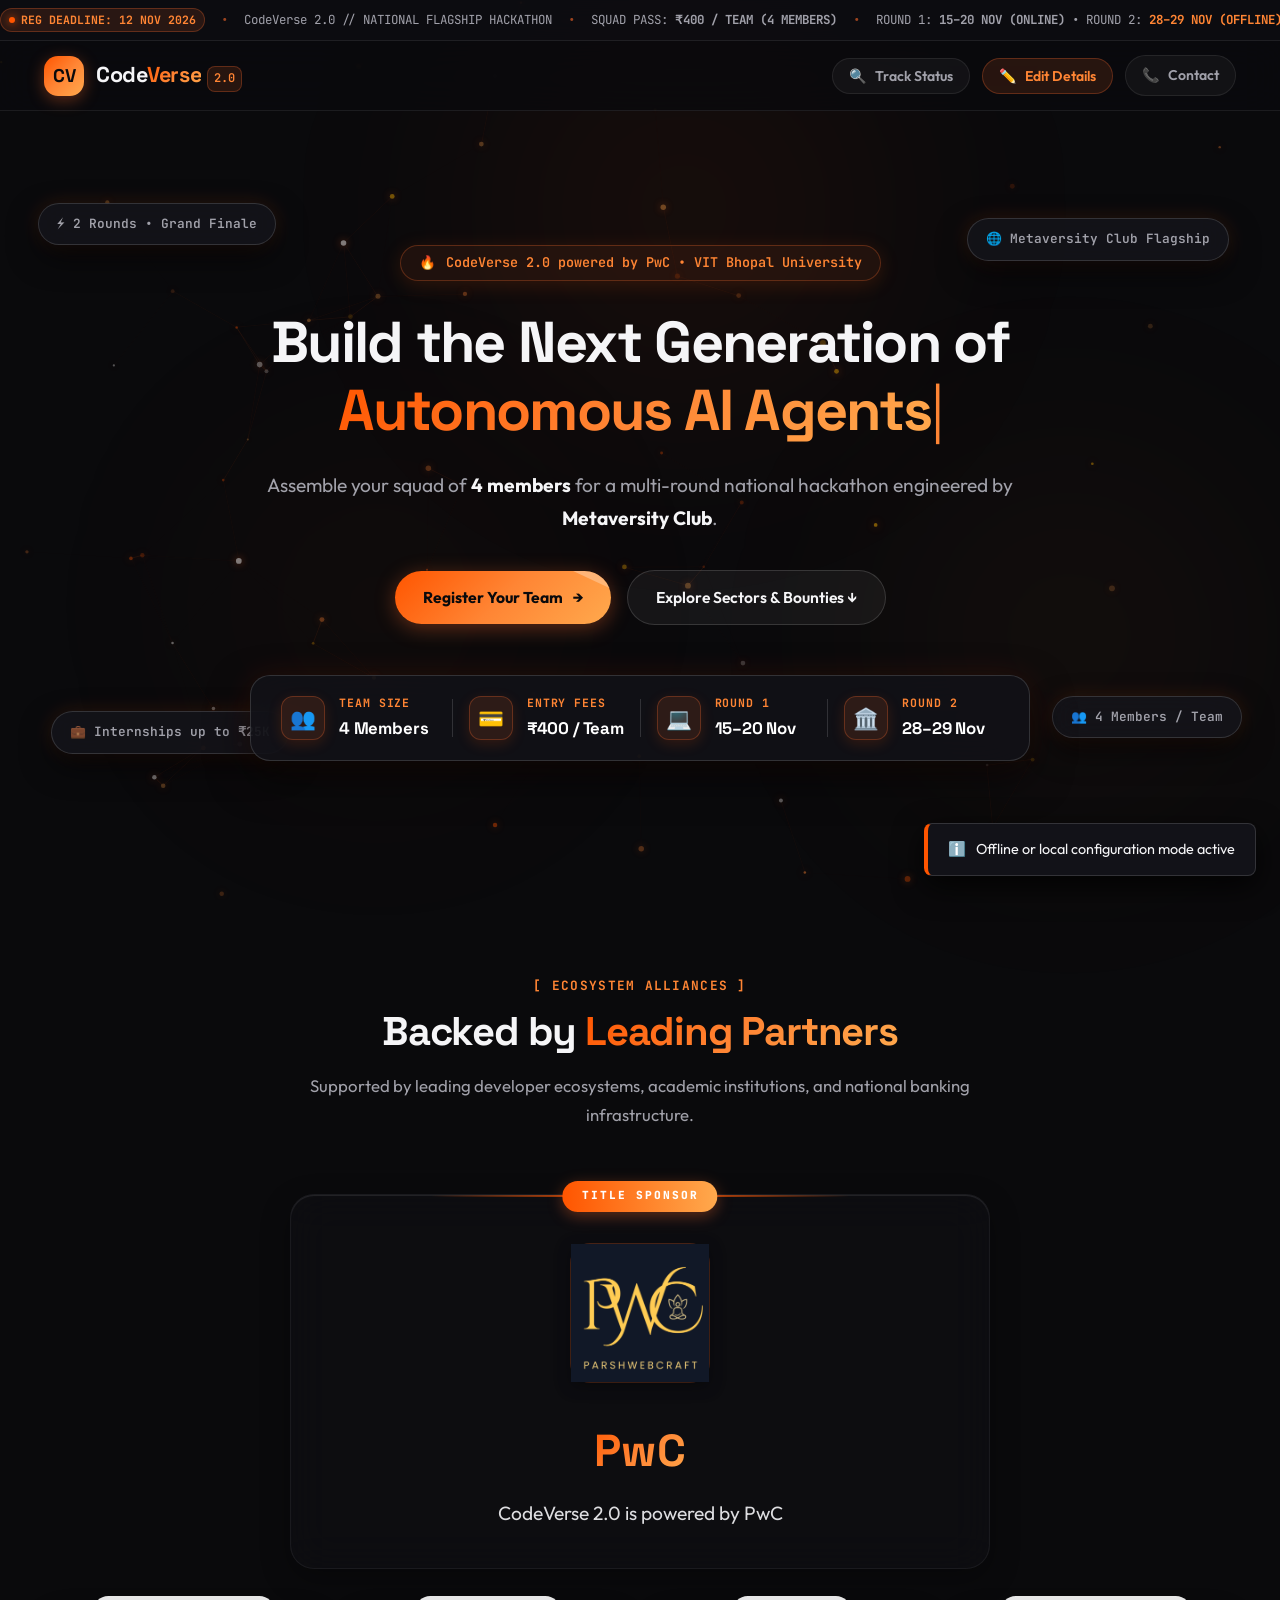
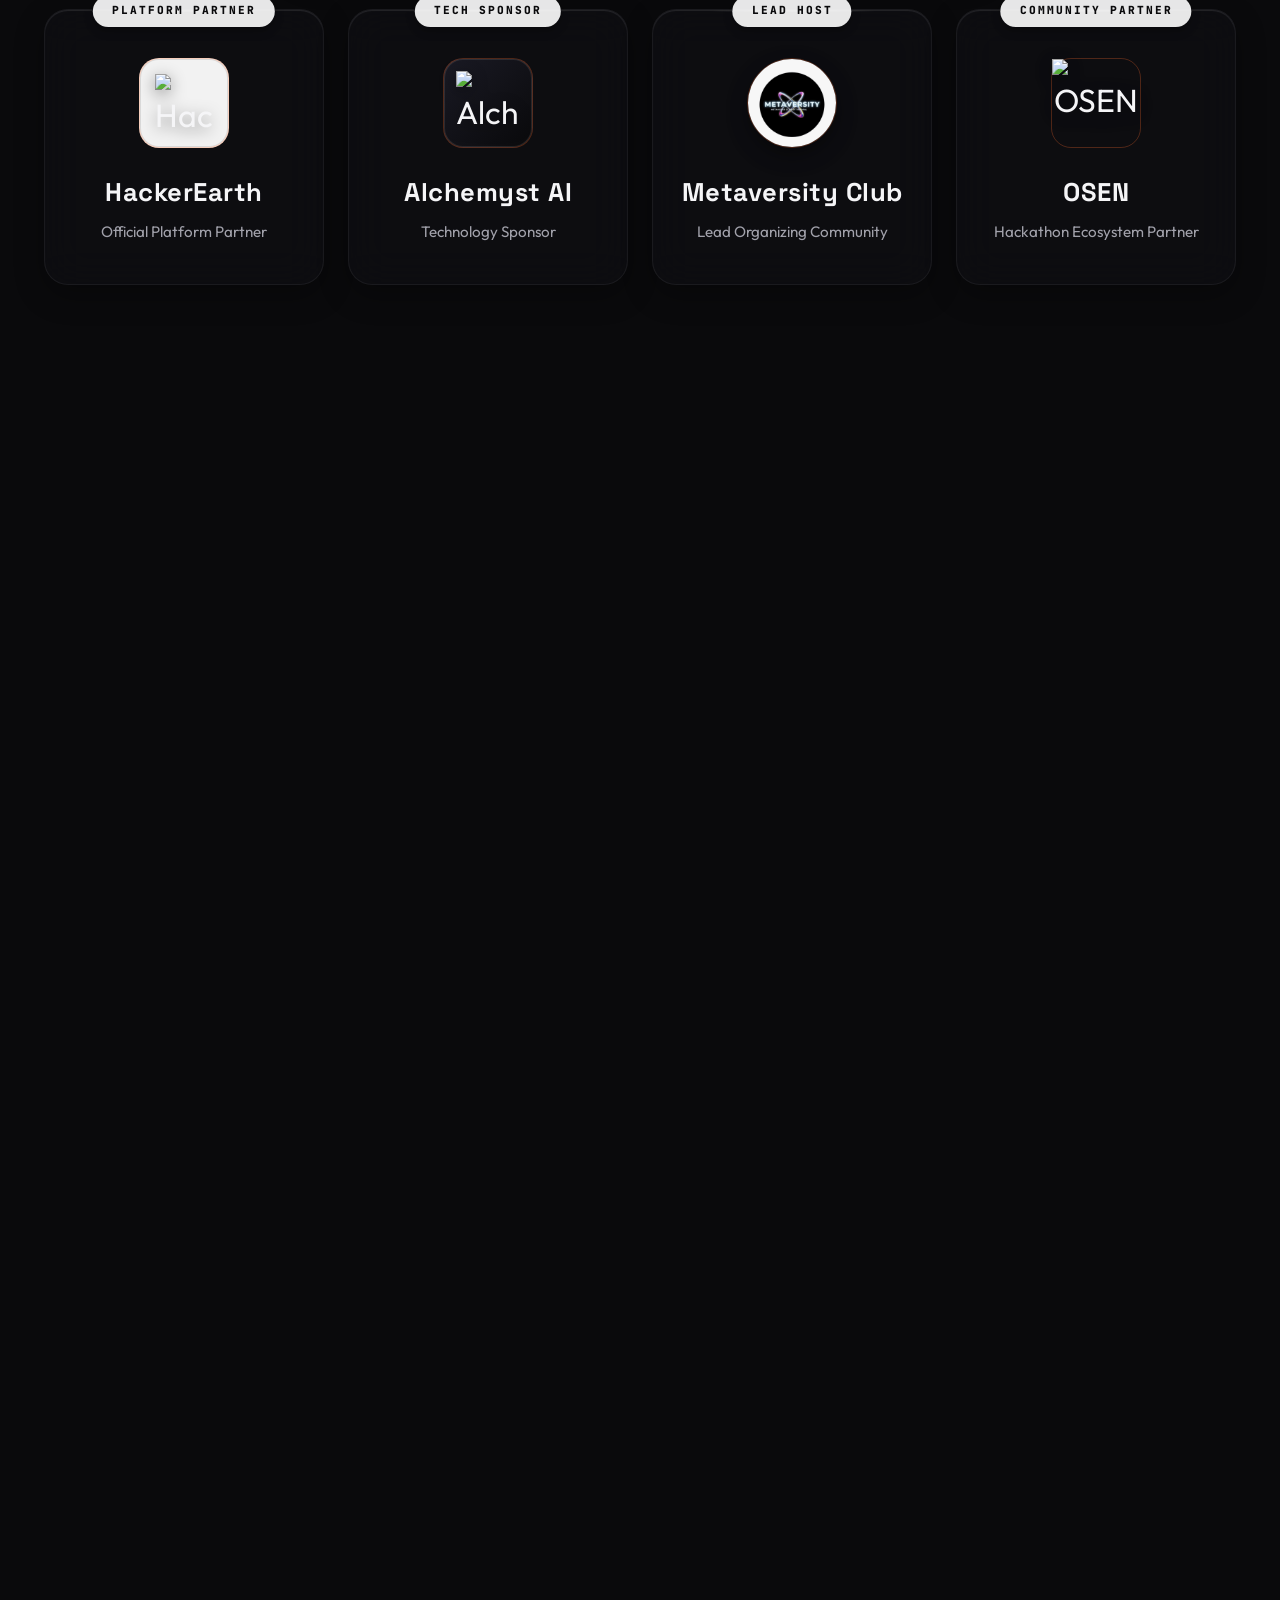
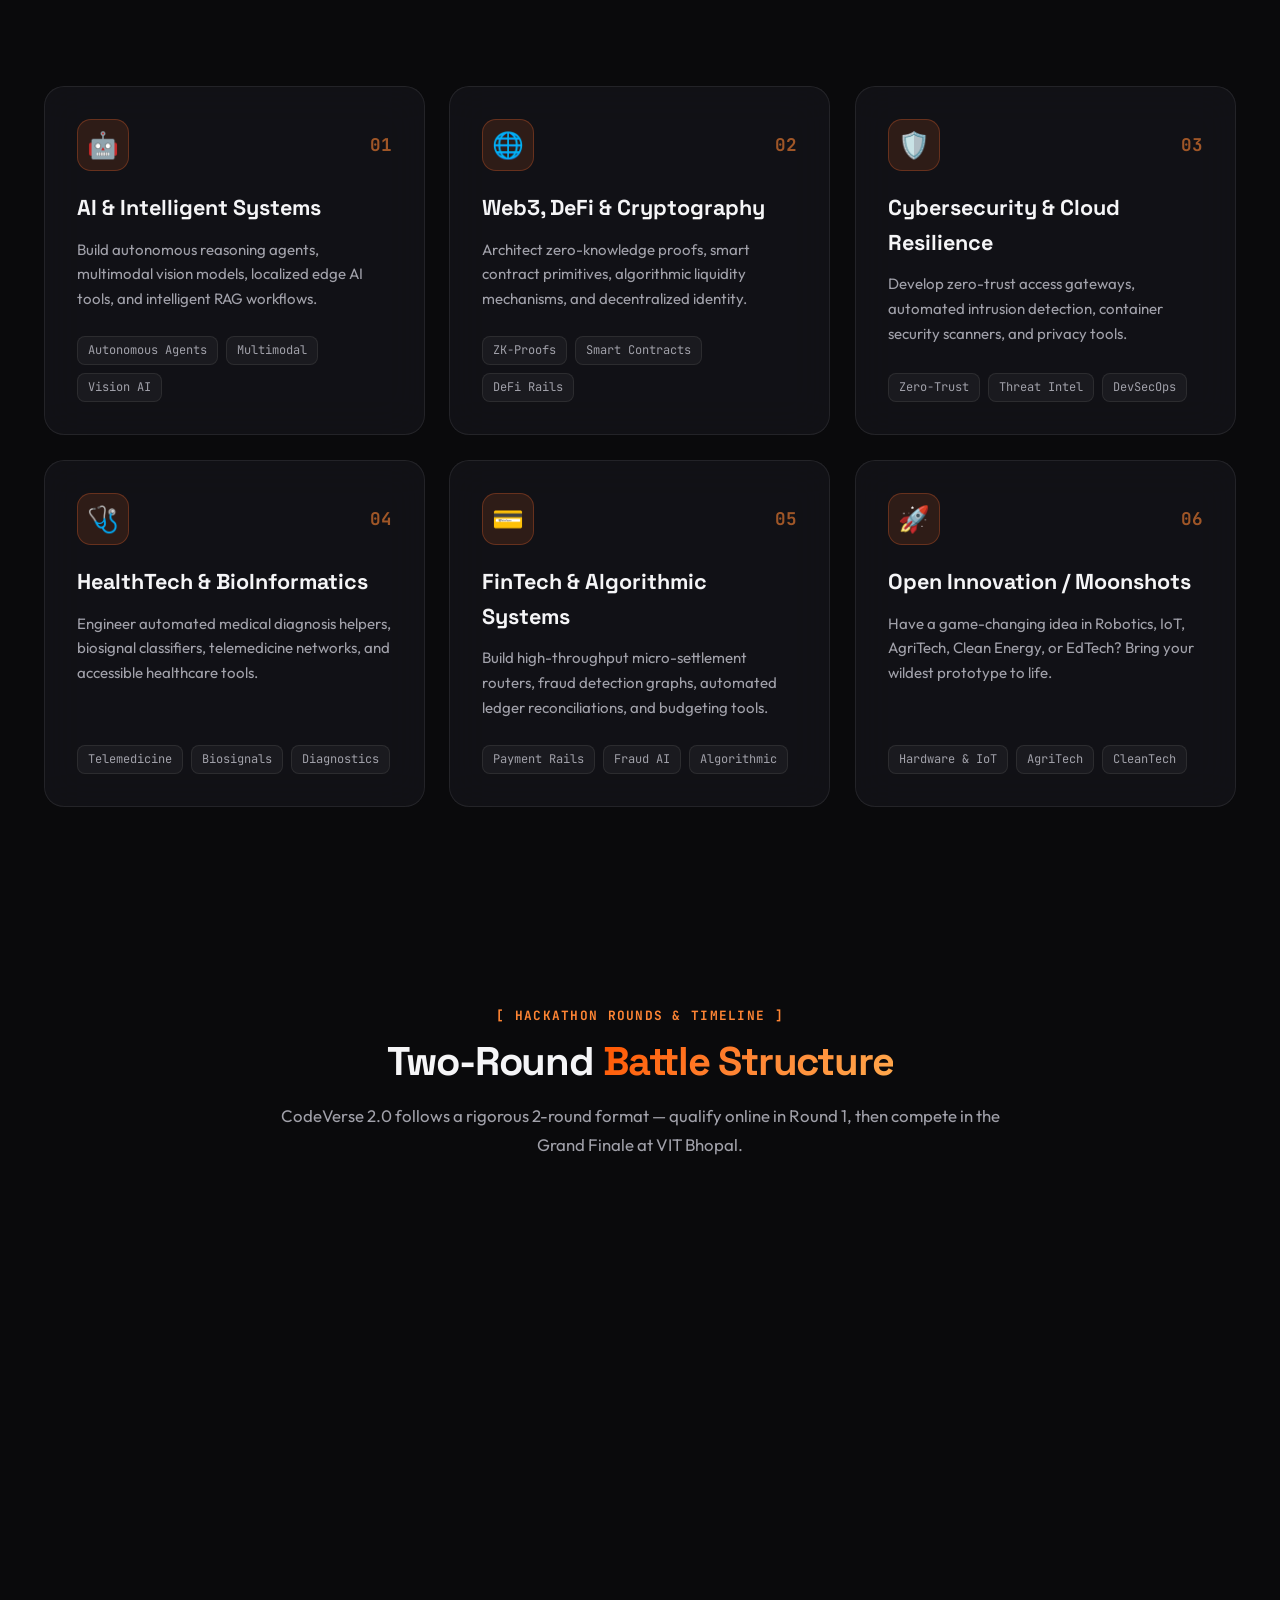
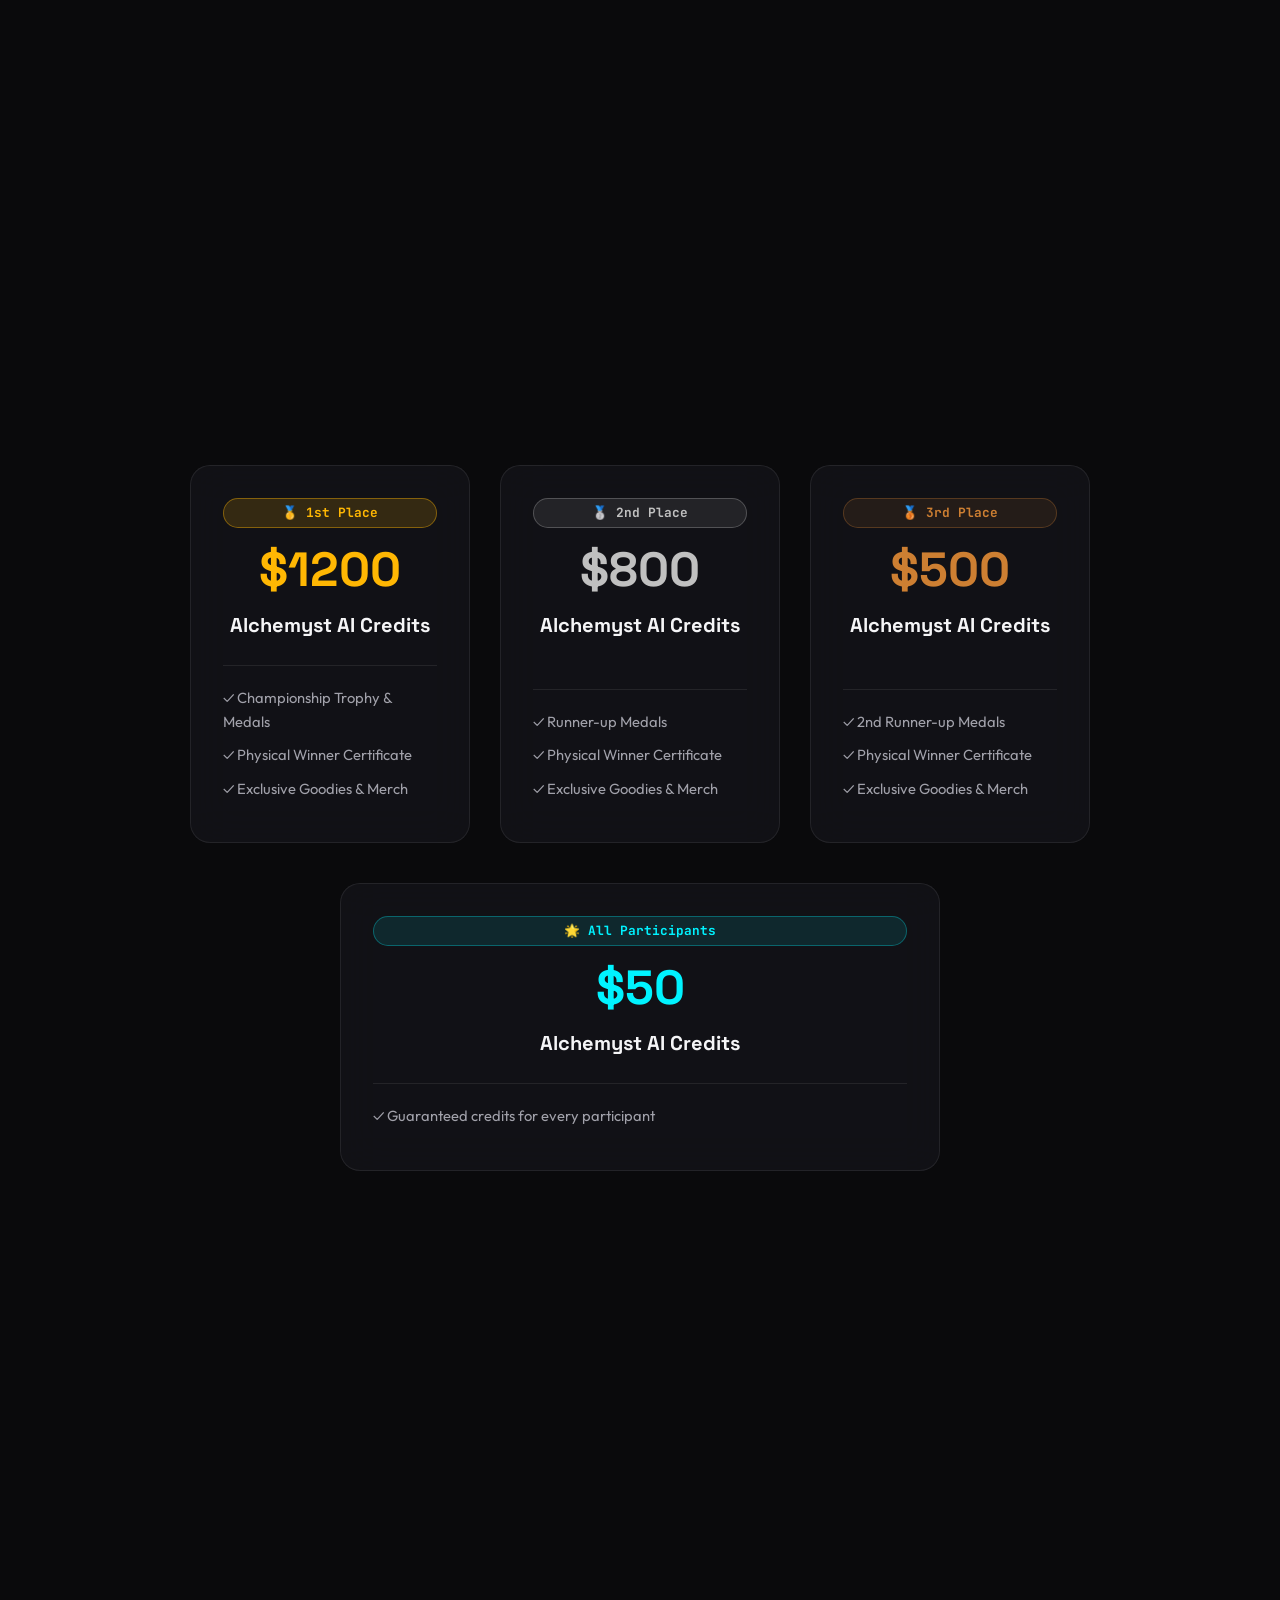
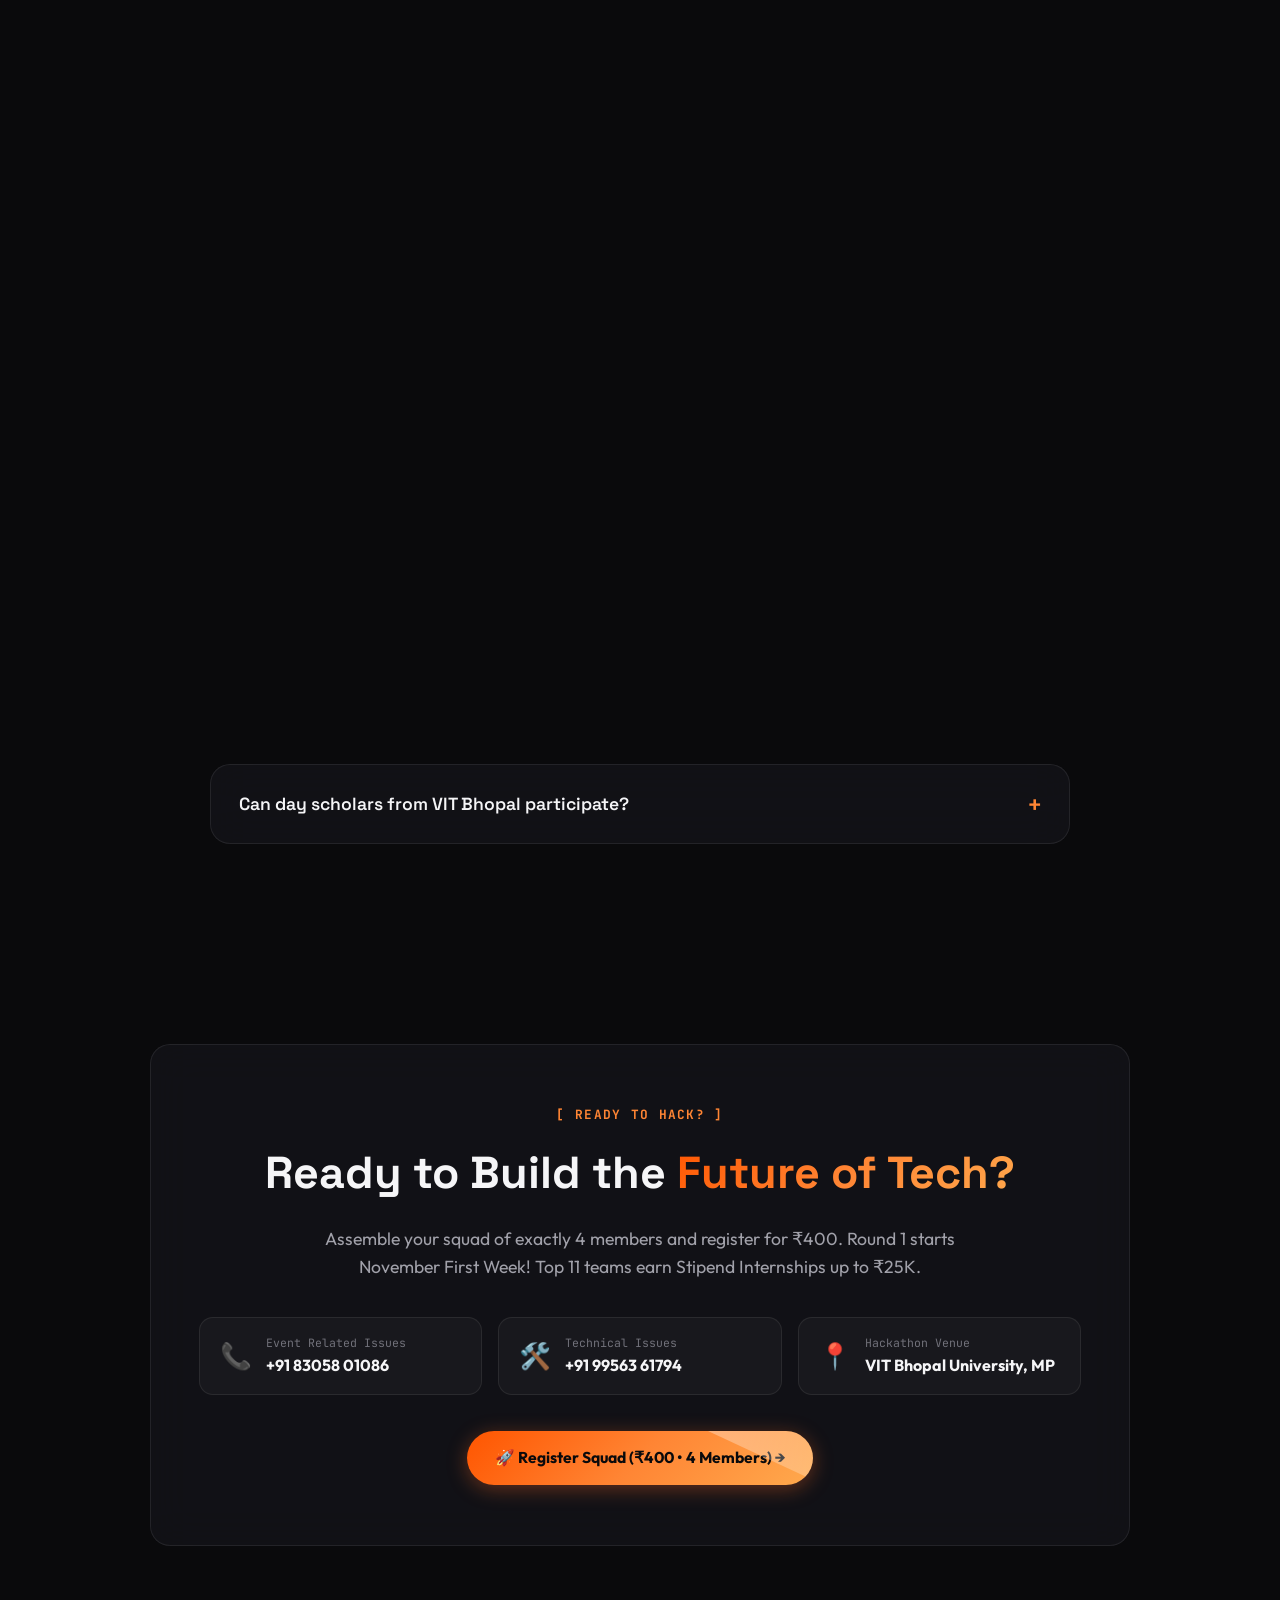
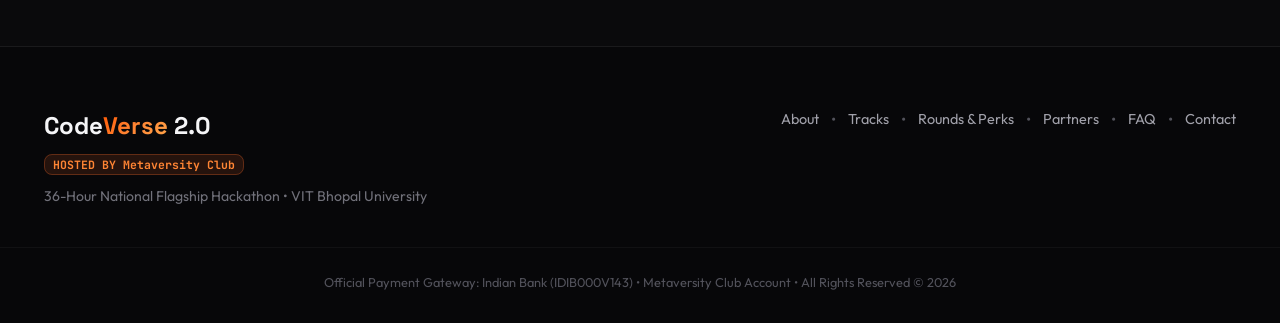
==== commit 85b0588f: "Fix Alchemyst AI logo link" ====
--- a/public/index.html
+++ b/public/index.html
@@ -231,7 +231,7 @@
           <div class="sponsor-glow"></div>
           <div class="sponsor-category">Tech Sponsor</div>
           <div class="sponsor-logo-icon bg-dark">
-            <img src="alchemyst_logo.jpg" alt="Alchemyst AI">
+            <img src="https://getalchemystai.com/icon.png" alt="Alchemyst AI">
           </div>
           <div class="sponsor-info">
             <h3 class="sponsor-heading">Alchemyst AI</h3>
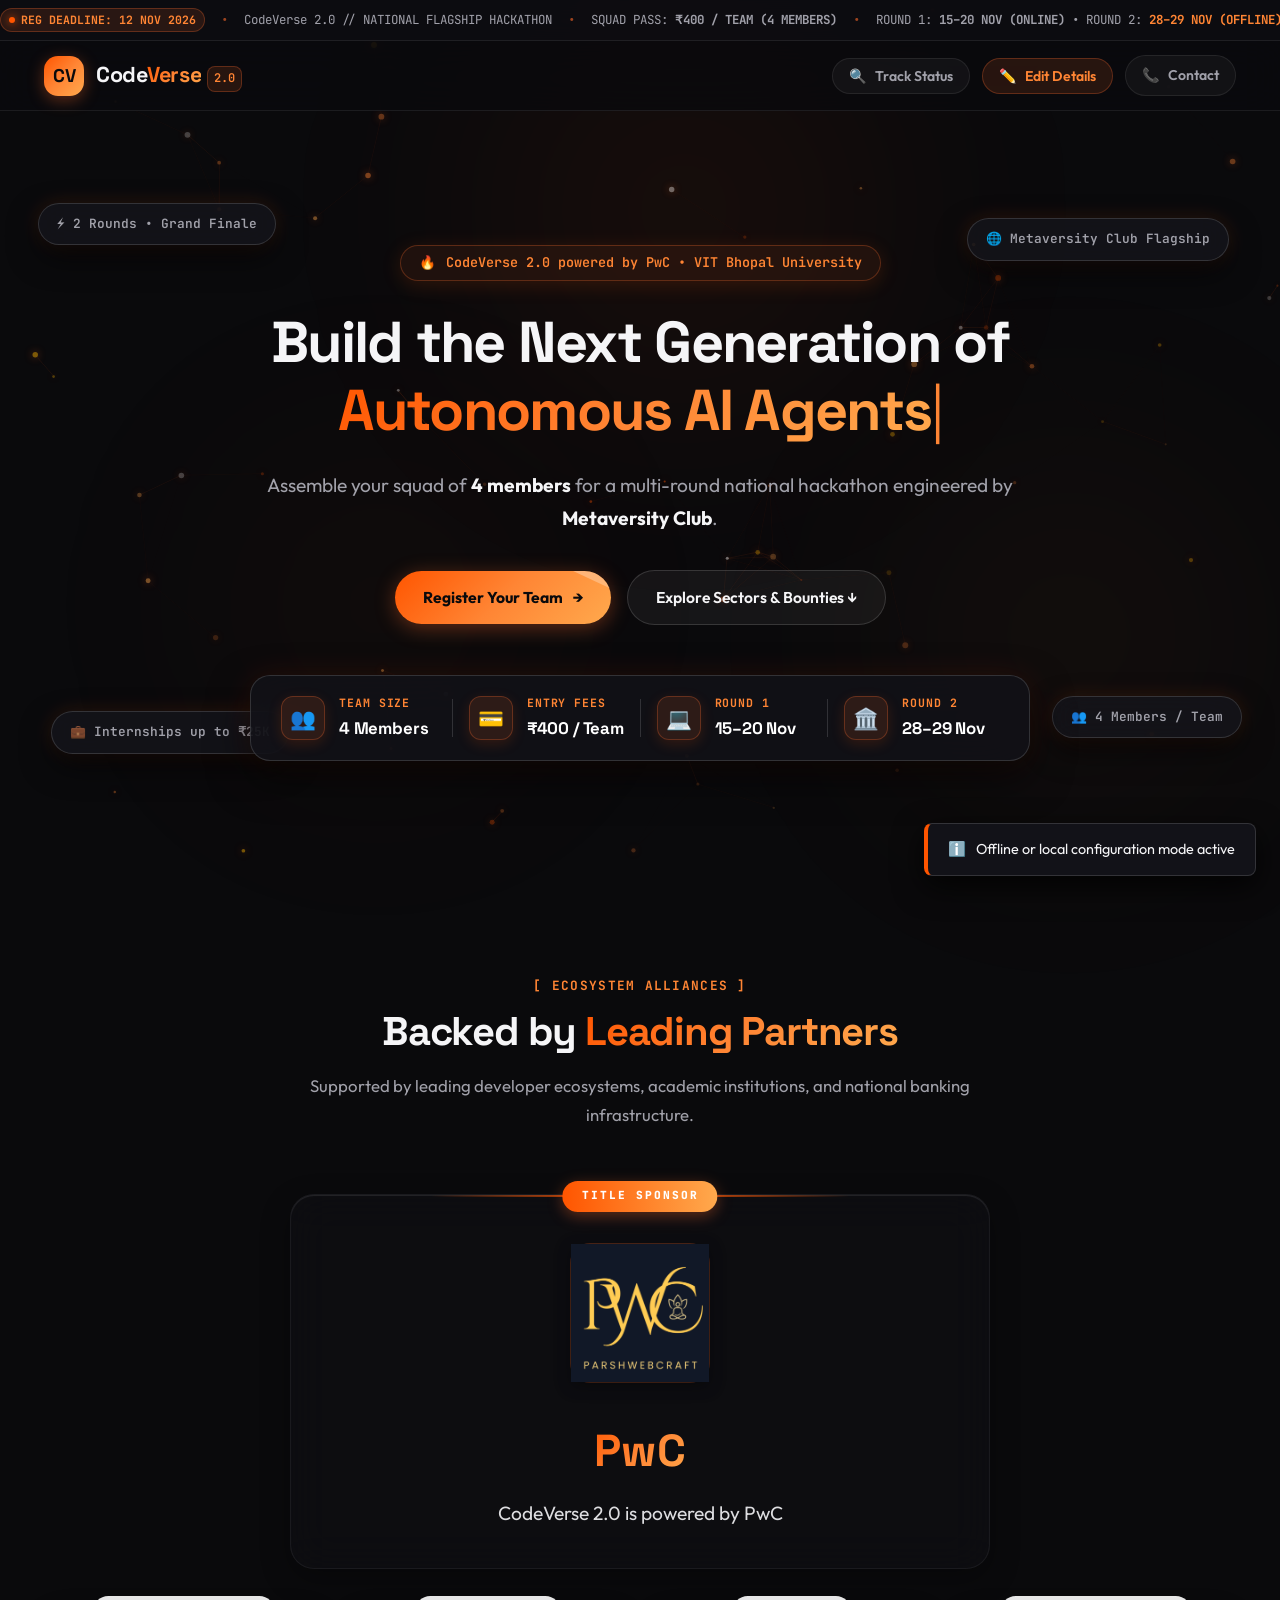
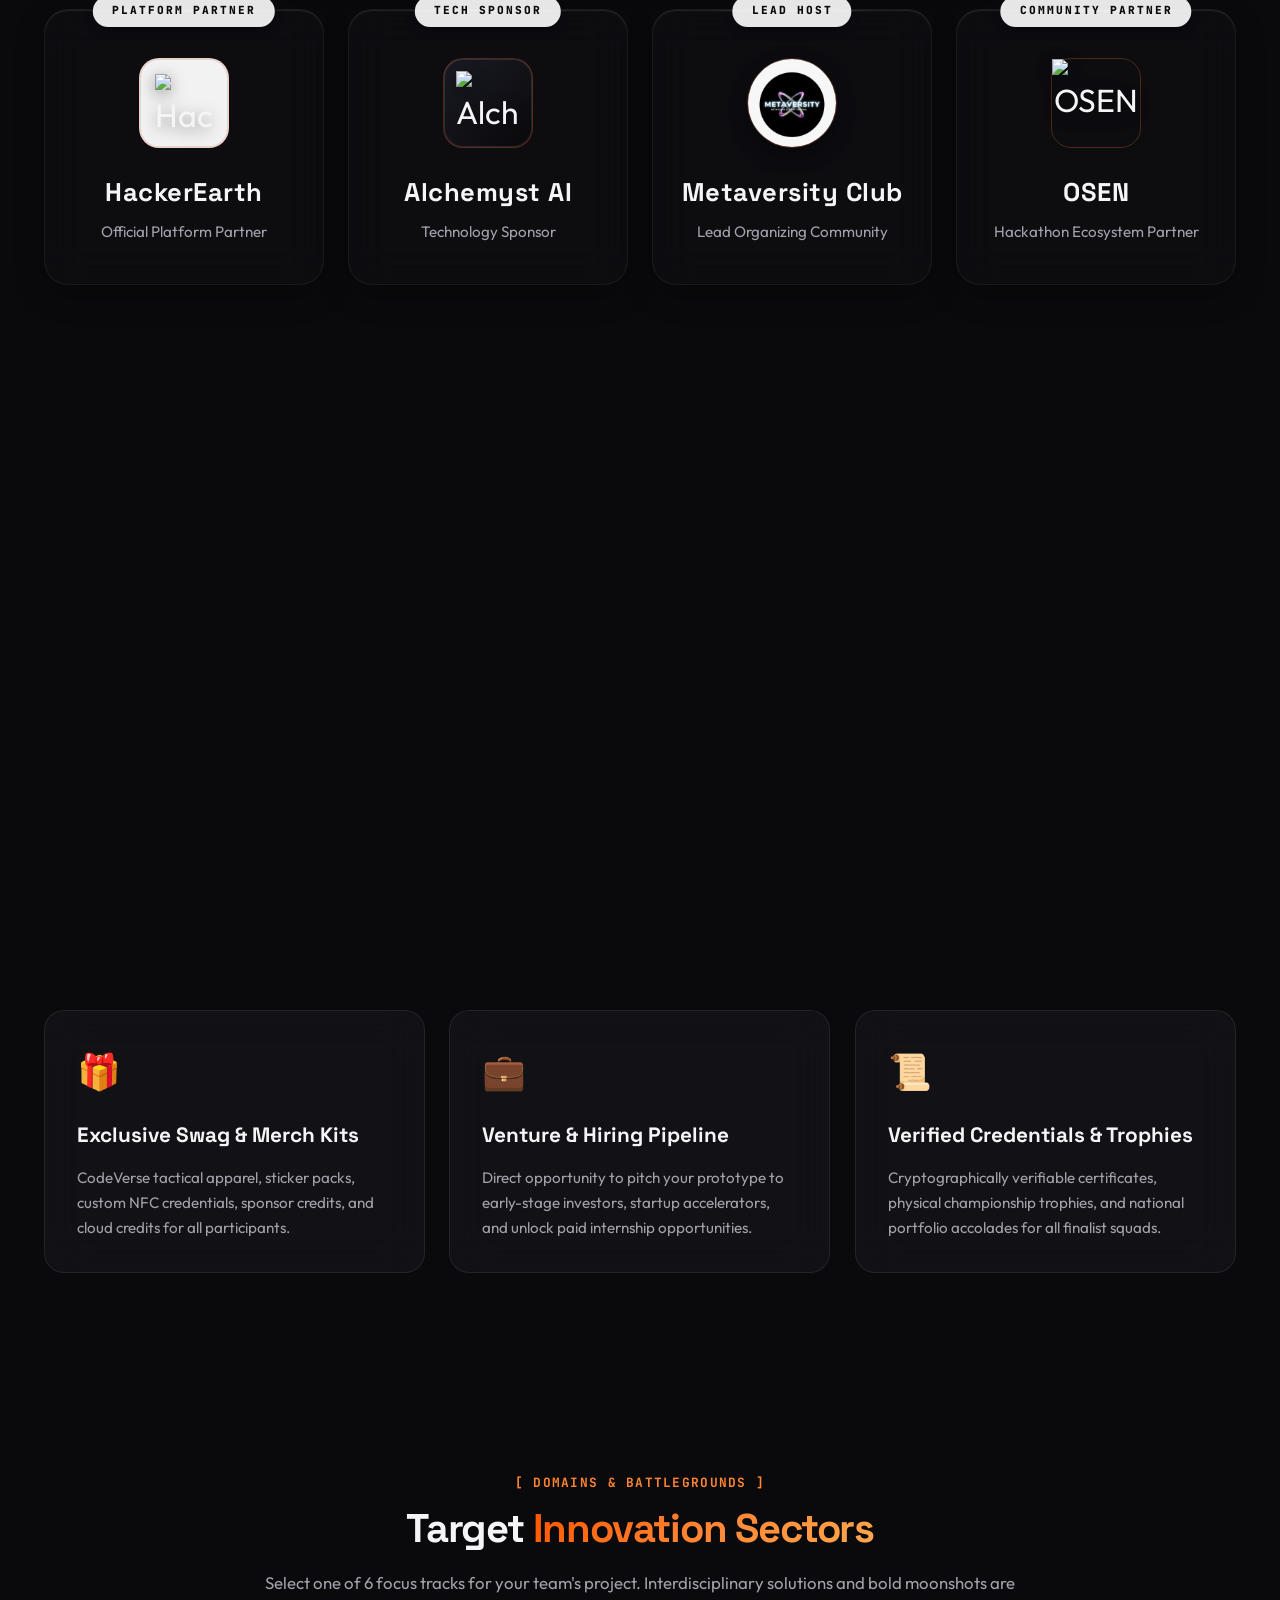
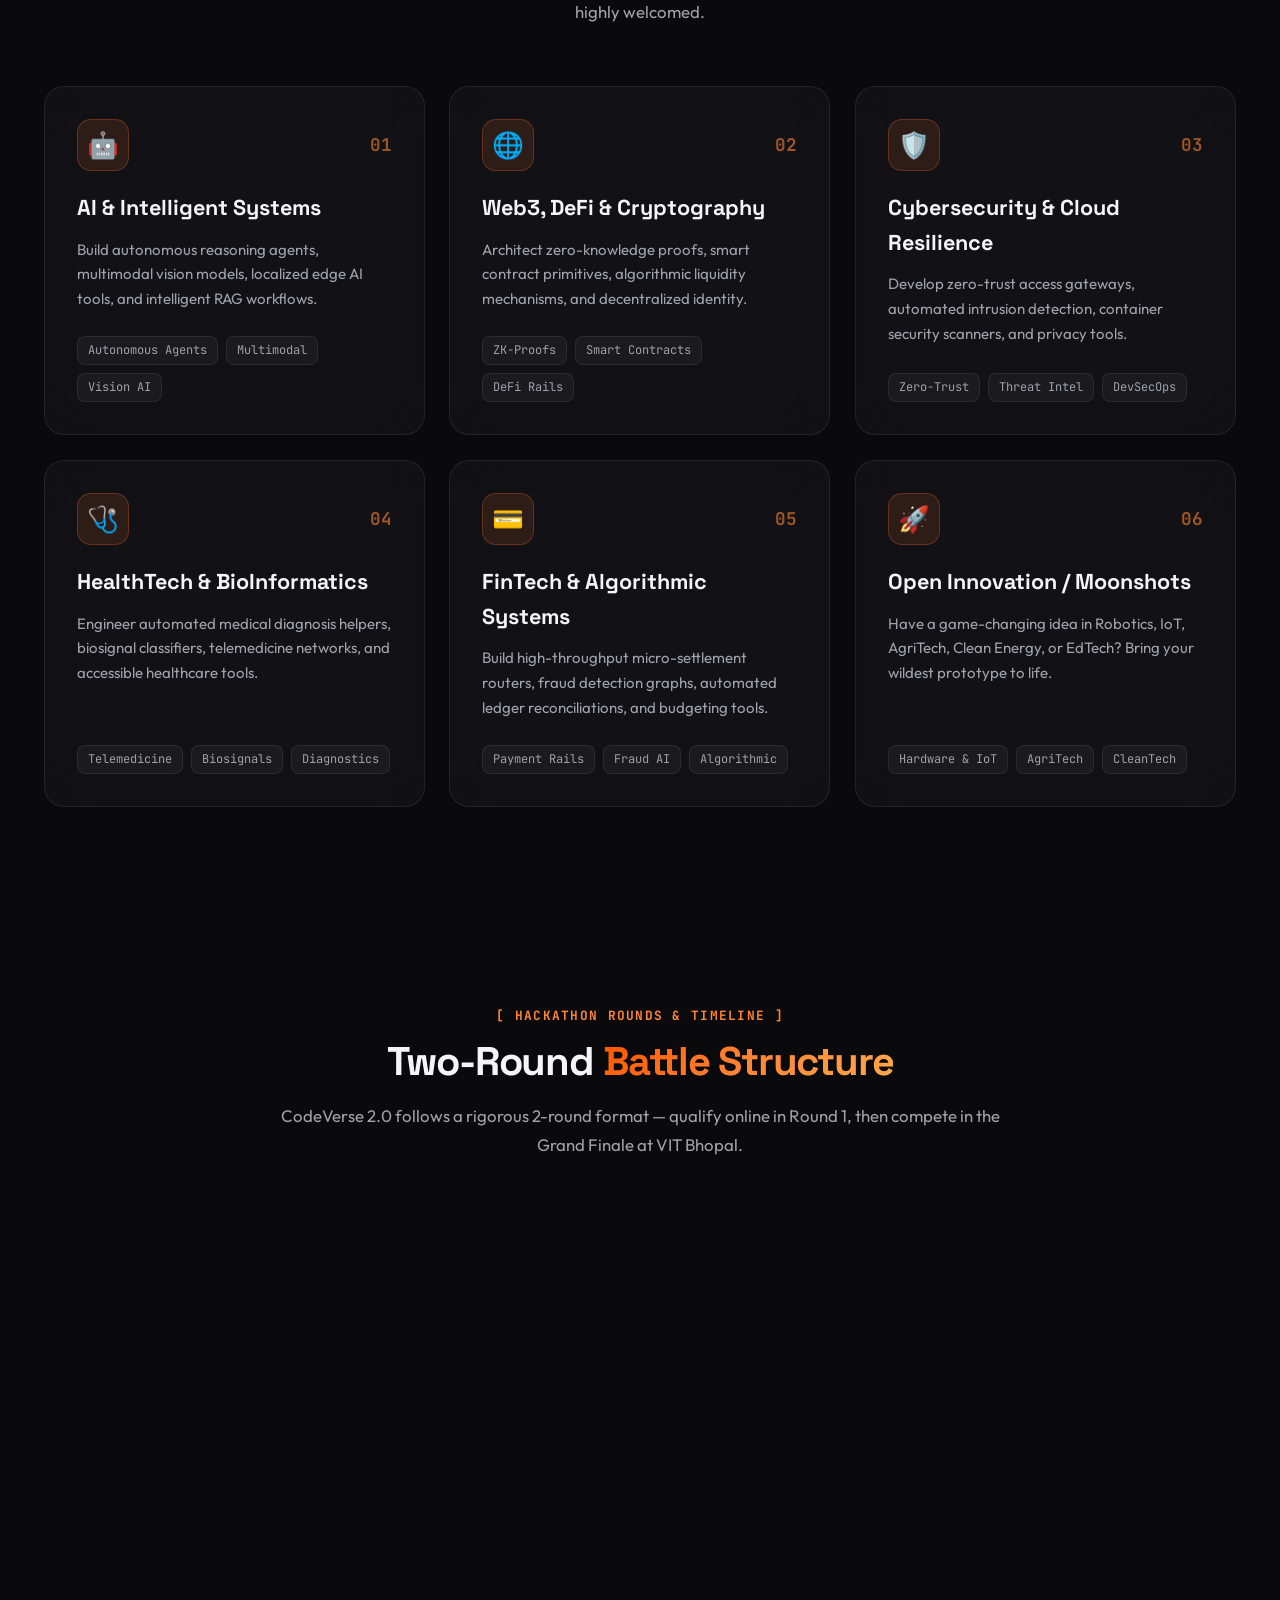
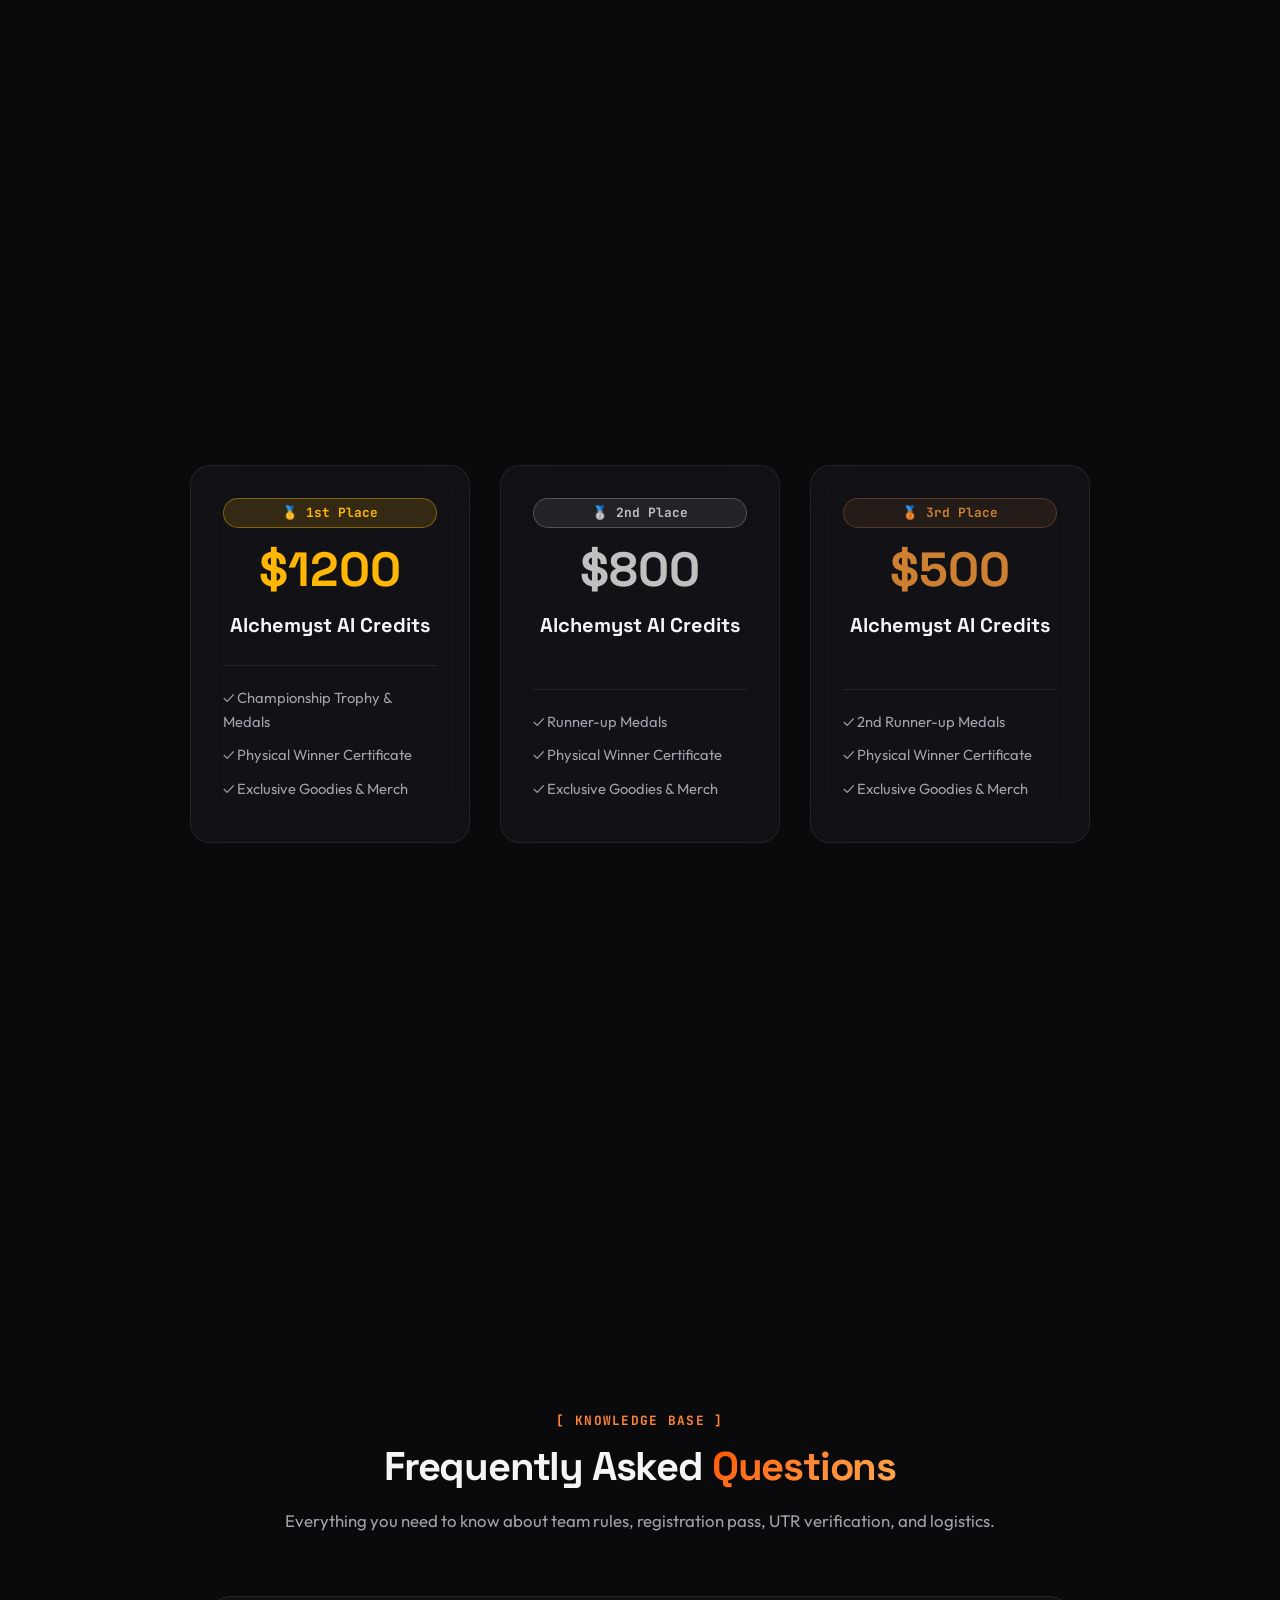
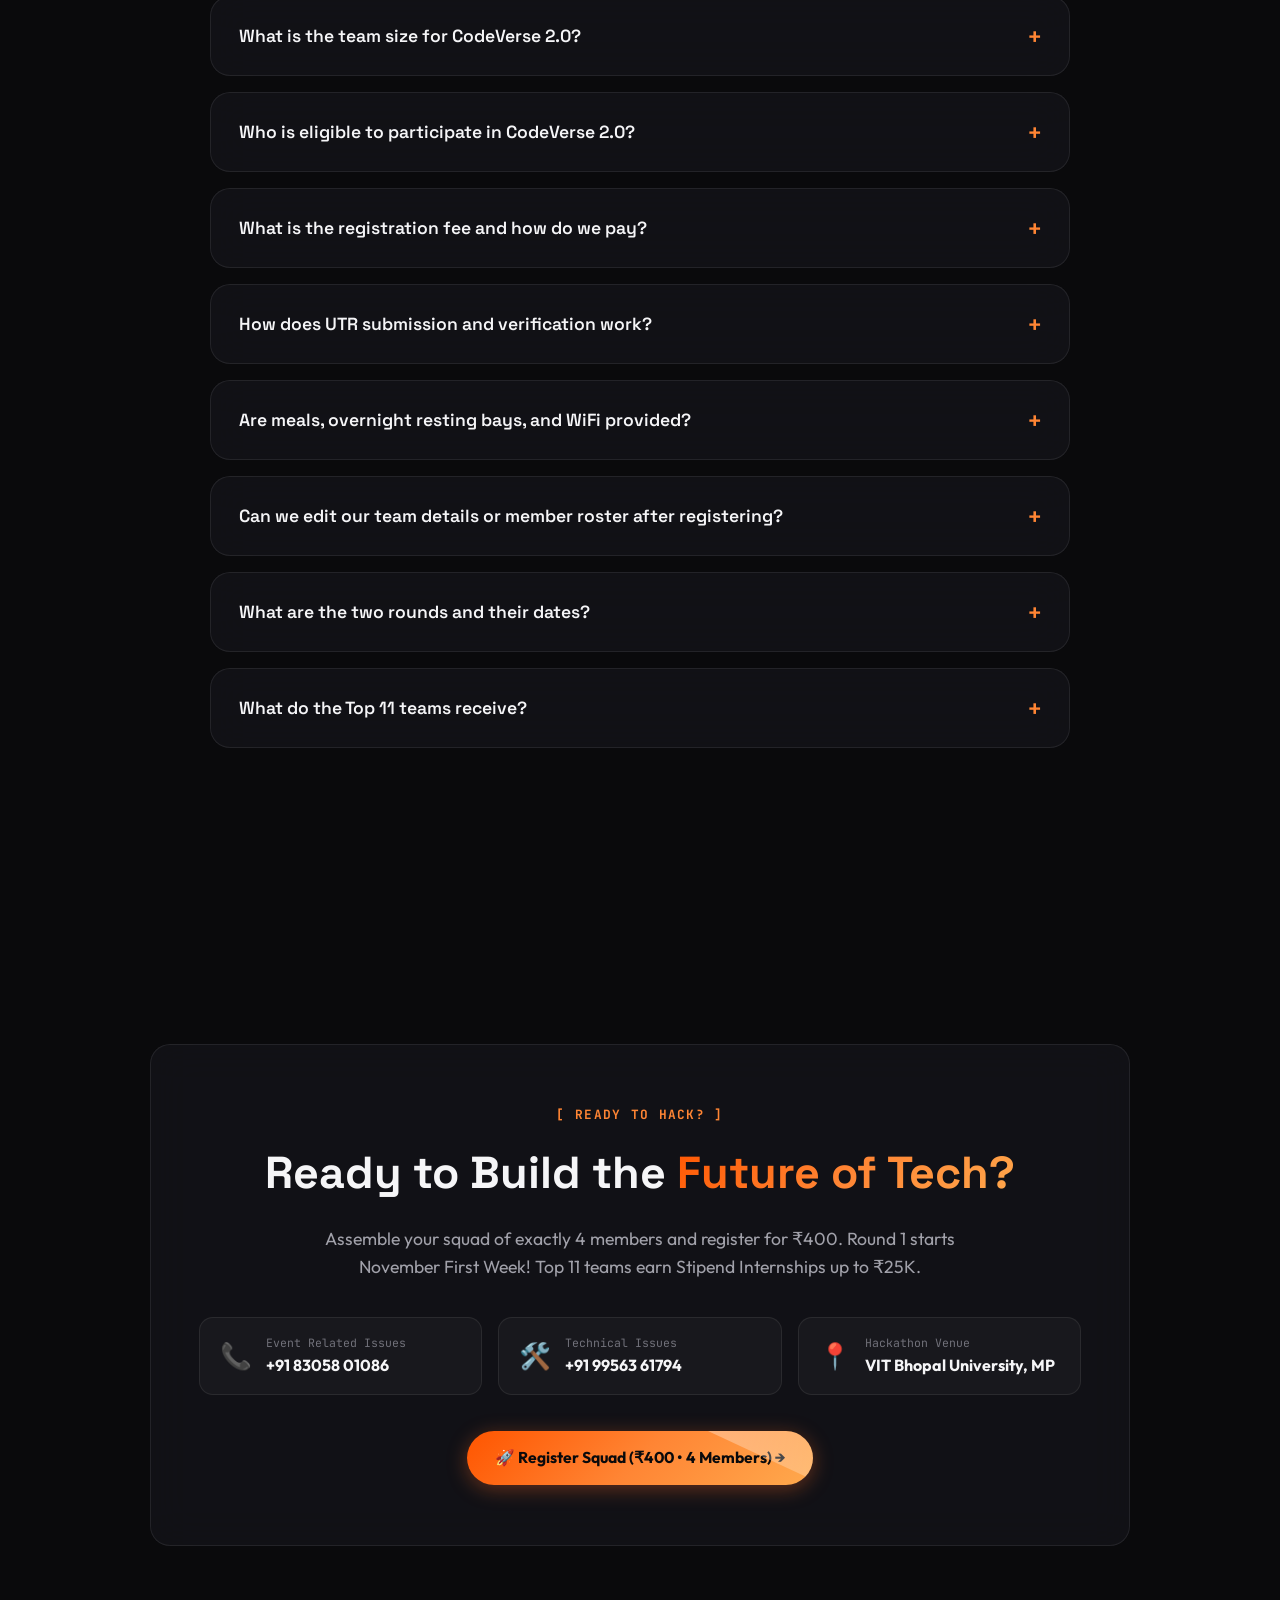
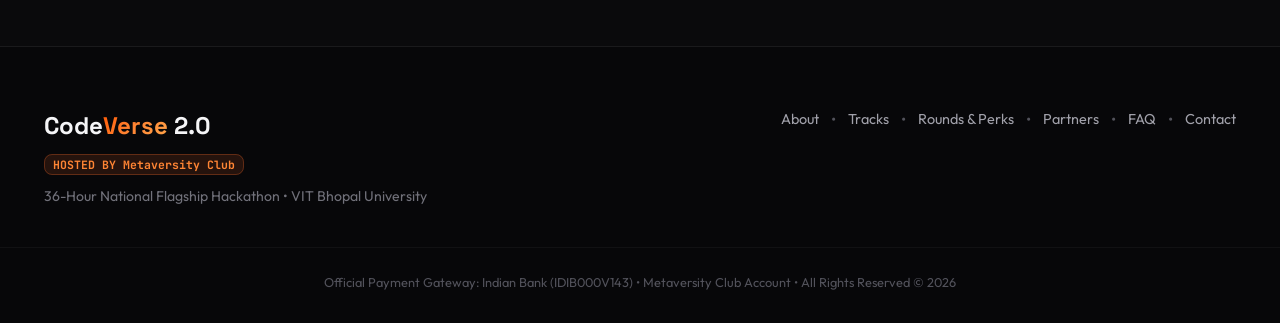
==== commit ce084ed8: "Update PwC link to ParshWebCraft" ====
--- a/public/index.html
+++ b/public/index.html
@@ -201,7 +201,7 @@
 
       <div class="sponsors-wrapper">
         <!-- Title Sponsor -->
-        <a href="https://www.pwc.in/" target="_blank" rel="noopener" class="sponsor-card title-sponsor" data-reveal>
+        <a href="https://www.parshwebcraft.in/" target="_blank" rel="noopener" class="sponsor-card title-sponsor" data-reveal>
           <div class="sponsor-glow"></div>
           <div class="sponsor-category">Title Sponsor</div>
           <div class="sponsor-logo-icon" style="width: 140px; height: 140px;">
